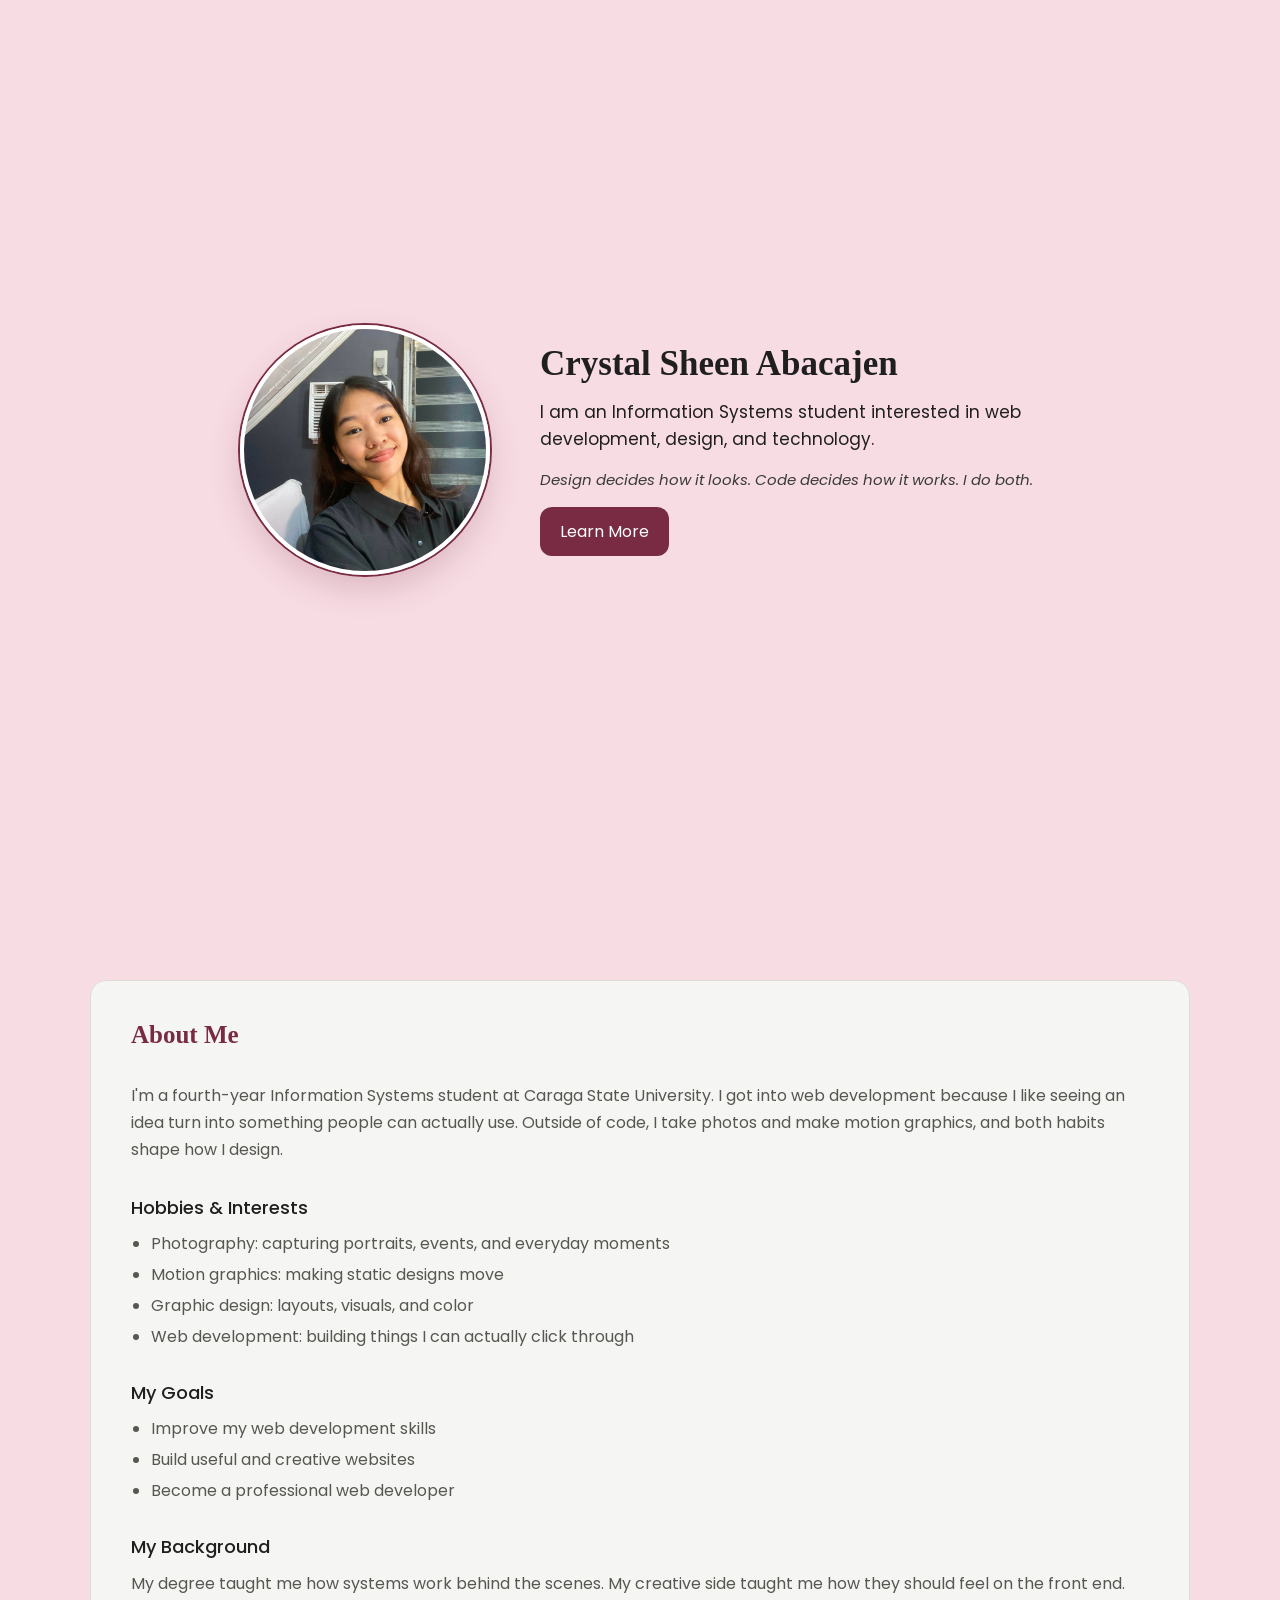
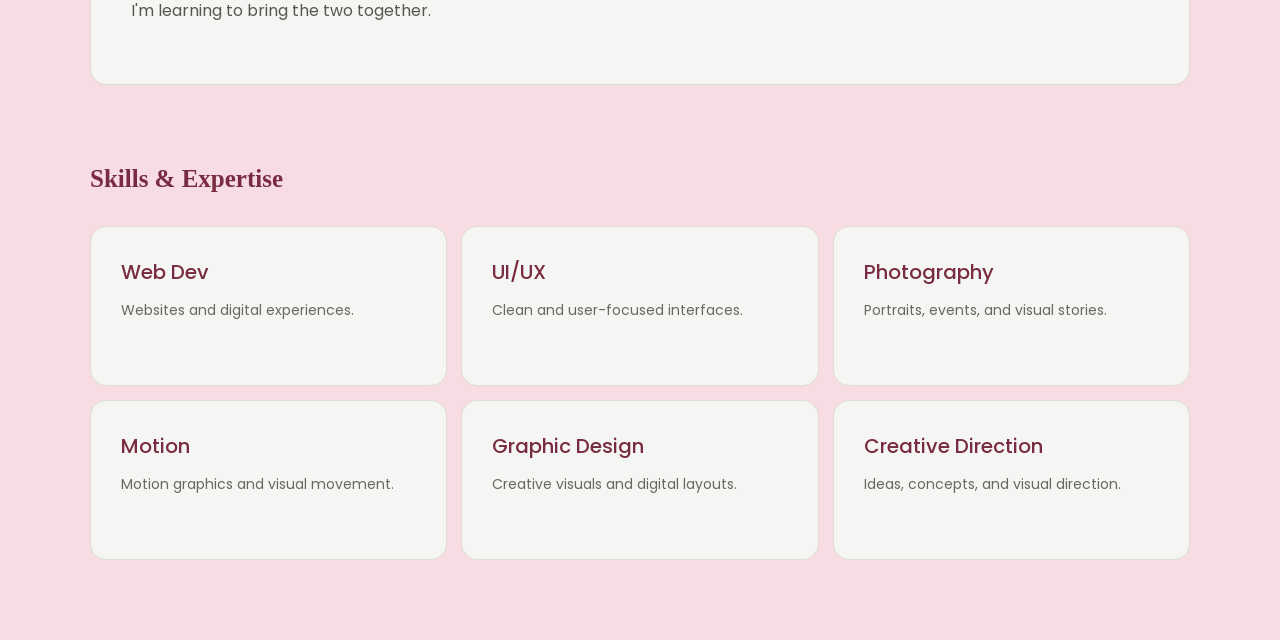
==== index.html @ 2dfd57b5 "add tagline, change size for about and skills h2" ====
<!doctype html>
<html lang="en">
  <head>
    <meta charset="UTF-8" />
    <meta name="viewport" content="width=device-width, initial-scale=1.0" />
    <title>My Portfolio</title>
    <link rel="stylesheet" href="style.css" />
  <link href="https://fonts.googleapis.com/css2?family=Poppins:wght@400;500;600&display=swap" rel="stylesheet" />

  <body>
    <main>
     
      <section class="intro">
        <img src="images/profile.jpg" alt="Profile photo" />

        <div class="intro-text">
          <h1>Crystal Sheen Abacajen</h1>

          <p>
            I am an Information Systems student interested in web development,
            design, and technology.
          </p>

          <p class="tagline">Design decides how it looks. Code decides how it works. I do both.</p>
          <a href="#about">Learn More</a>
        </div>
      </section>

      <section id="about" class="about">
        <h2>About Me</h2>

        <p>
         I'm a fourth-year Information Systems student at Caraga State University. I got into web development because I like seeing an idea turn into something people can actually use. Outside of code, I take photos and make motion graphics, and both habits shape how I design.
        </p>

        <h3>Hobbies & Interests</h3>

        <ul>
          <li>Photography: capturing portraits, events, and everyday moments</li>
          <li>Motion graphics: making static designs move</li>
          <li>Graphic design: layouts, visuals, and color</li>
          <li>Web development: building things I can actually click through</li>
        </ul>

        <h3>My Goals</h3>

        <ul>
          <li>Improve my web development skills</li>
          <li>Build useful and creative websites</li>
          <li>Become a professional web developer</li>
        </ul>

        <h3>My Background</h3>

        <p>
         My degree taught me how systems work behind the scenes. My creative side taught me how they should feel on the front end. I'm learning to bring the two together.
        </p>
      </section>

      <section id="skills" class="skills">
        <h2>Skills & Expertise</h2>

        <div class="skills-container">
          <div class="skill-card">
            <h3>Web Dev</h3>
            <p>Websites and digital experiences.</p>
          </div>

          <div class="skill-card">
            <h3>UI/UX</h3>
            <p>Clean and user-focused interfaces.</p>
          </div>

          <div class="skill-card">
            <h3>Photography</h3>
            <p>Portraits, events, and visual stories.</p>
          </div>

          <div class="skill-card">
            <h3>Motion</h3>
            <p>Motion graphics and visual movement.</p>
          </div>

          <div class="skill-card">
            <h3>Graphic Design</h3>
            <p>Creative visuals and digital layouts.</p>
          </div>

          <div class="skill-card">
            <h3>Creative Direction</h3>
            <p>Ideas, concepts, and visual direction.</p>
          </div>
        </div>
      </section>
    </main>
  </body>
</html>
---- style.css ----
* {
  margin: 0;
  padding: 0;
  box-sizing: border-box;
}

html {
  scroll-behavior: smooth;
}

body {
 font-family: "Poppins", Arial, sans-serif;
  background: #f7dce4;
  color: #1f1f1f;
}

h1,
h2 {
  font-family: "", Georgia, serif;
}

.intro {
  min-height: 100vh;
  display: flex;
  align-items: center;
  justify-content: center;
  gap: 50px;
  padding: 40px;
}

.intro img {
  width: 250px;
  height: 250px;
  object-fit: cover;
  border-radius: 50%;
  border: 4px solid #ffffff;
  box-shadow: 0 0 0 2px #782b42, 0 14px 32px rgba(120, 43, 66, 0.2);
}

.intro-text {
  max-width: 500px;
}

.intro-text h1 {
  font-size: 35px;
  line-height: 1.15;
  margin-bottom: 15px;
}

.intro-text p {
  font-size: 17px;
  line-height: 1.6;
  margin-bottom: 15px;
}


.intro-text h2 {
  font-size: 22px;
  font-weight: 500;
  color: #782b42;
  margin-bottom: 10px;
}

.intro-text .tagline {
    font-size: 15px;
  font-style: italic;
  color: #3a3a3a;
}

.intro-text a {
  display: inline-block;
  padding: 12px 20px;
  background: #782b42;
  color: white;
  text-decoration: none;
  border-radius: 12px;
  transition: background 0.25s ease, transform 0.25s ease;
}

.intro-text a:hover {
  background: #5e2033;
  transform: translateY(-2px);
}

/* .about and.skills share the same width and spacing */
.about,
.skills {
  width: 90%;
  max-width: 1100px;
  margin: 80px auto;
}

.about {
  padding: 40px;
  background: #f5f6f3;
  border: 1px solid #dedcd3;
  border-radius: 16px;
}

/*about me and skills share one style */
.about h2,
.skills h2 {
  display: inline-block;
  margin-bottom: 25px;
  padding-bottom: 8px;
  font-size: 25px;
  font-weight: 600;
  color: #782b42;
}

.about h3 {
  margin-top: 30px;
  margin-bottom: 10px;
  font-size: 18px;
  font-weight: 500;
}

.about p {
  margin-bottom: 20px;
  line-height: 1.7;
  color: #555750;
}

.about ul {
  margin-bottom: 20px;
  padding-left: 20px;
  color: #555750;
}

.about li {
  margin-bottom: 6px;
}

/* 3 cards per row */
.skills-container {
  display: grid;
  grid-template-columns: repeat(3, 1fr);
  gap: 14px;
}

.skill-card {
  background: #f5f6f3;
  padding: 30px;
  min-height: 160px;
  border: 1px solid #dedcd3;
  border-radius: 16px;
  transition: transform 0.25s ease, background 0.25s ease,
    border-color 0.25s ease;
}

.skill-card:hover {
  background: #ecefe9;
  border-color: #782b42;
  transform: translateY(-5px);
}

.skill-card h3 {
  margin-bottom: 12px;
  font-size: 20px;
  font-weight: 500;
  color: #782b42;
}

.skill-card p {
  font-size: 14px;
  line-height: 1.6;
  color: #666861;
}

/* responsivenes */

/* Tablet: 2 skill cards per row */
@media (max-width: 900px) {
  .skills-container {
    grid-template-columns: repeat(2, 1fr);
  }
}

/* Mobile: stack everything in one column */
@media (max-width: 640px) {
  .intro {
    flex-direction: column;
    text-align: center;
    gap: 30px;
    padding: 60px 24px;
  }

  .intro-text h1 {
    font-size: 32px;
  }

  .about {
    padding: 28px 22px;
  }

  .skills-container {
    grid-template-columns: 1fr;
  }

  .scroll-indicator {
    display: none;
  }
}
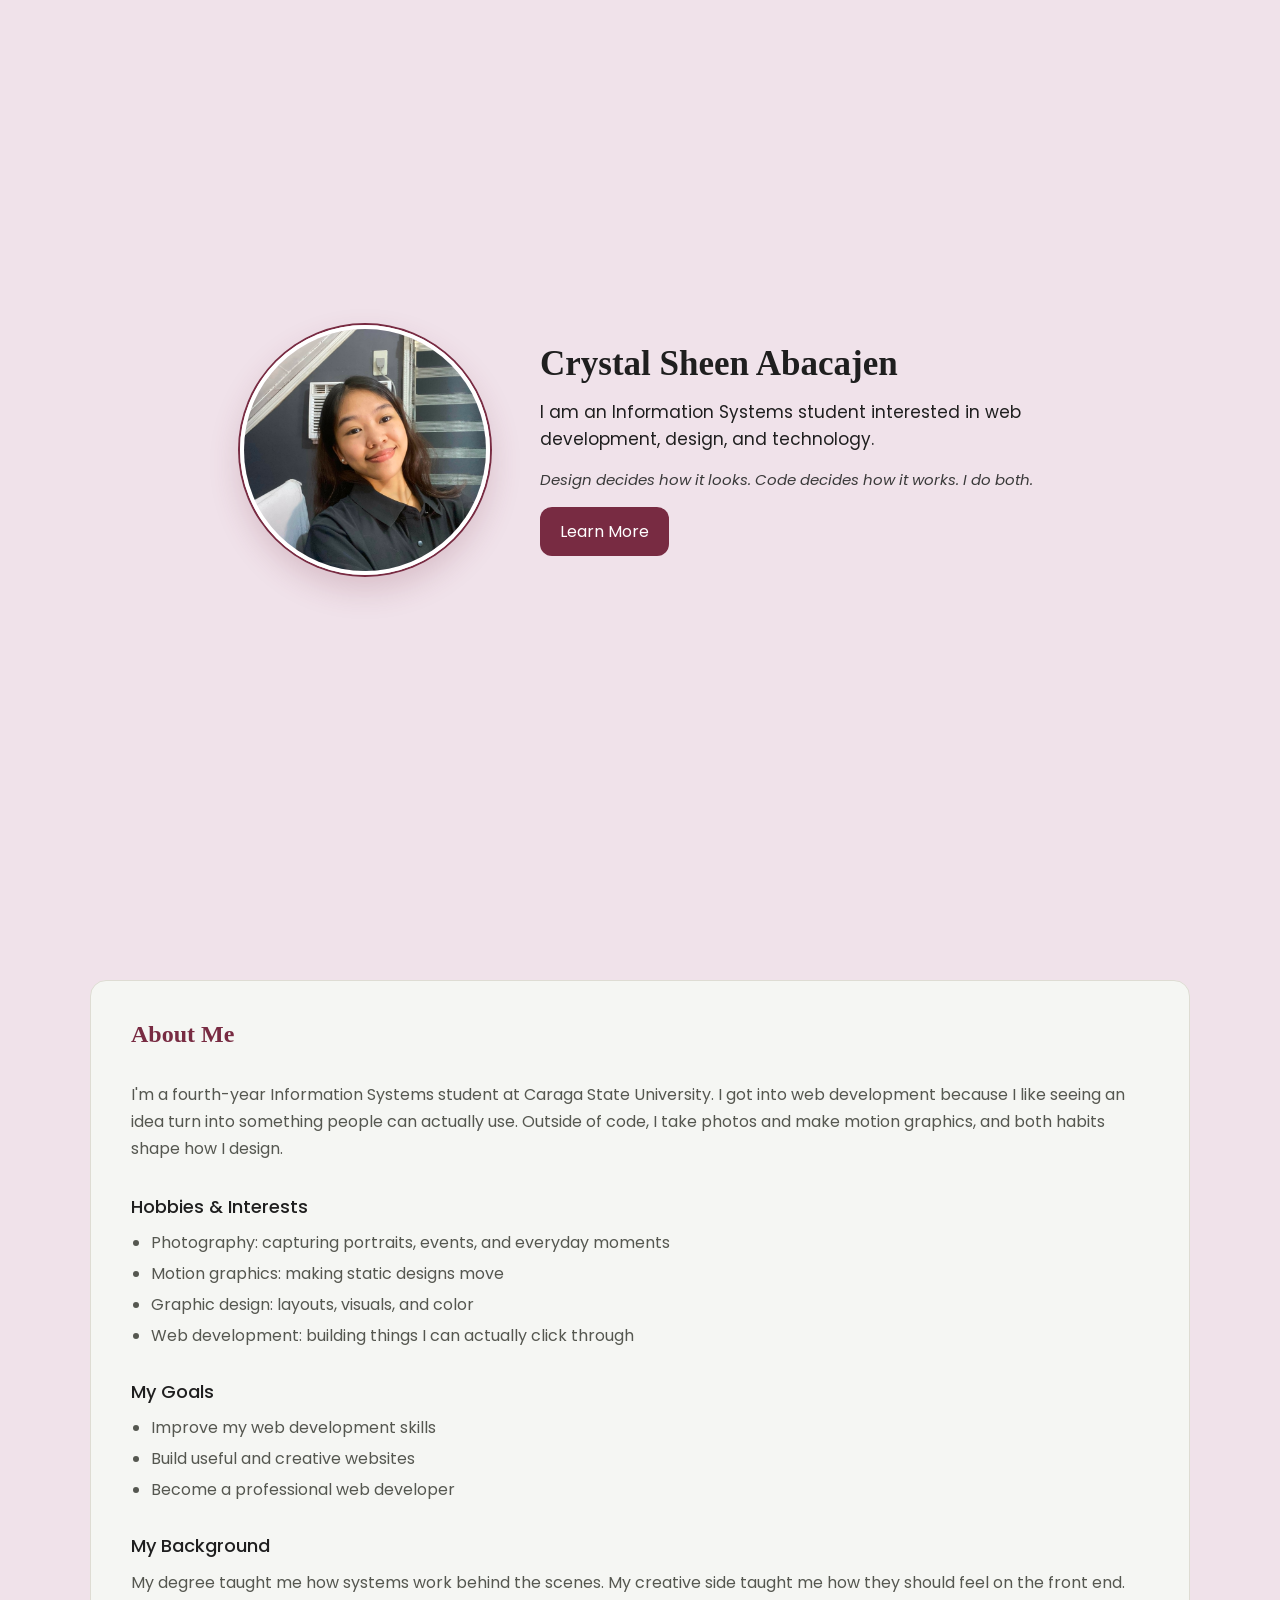
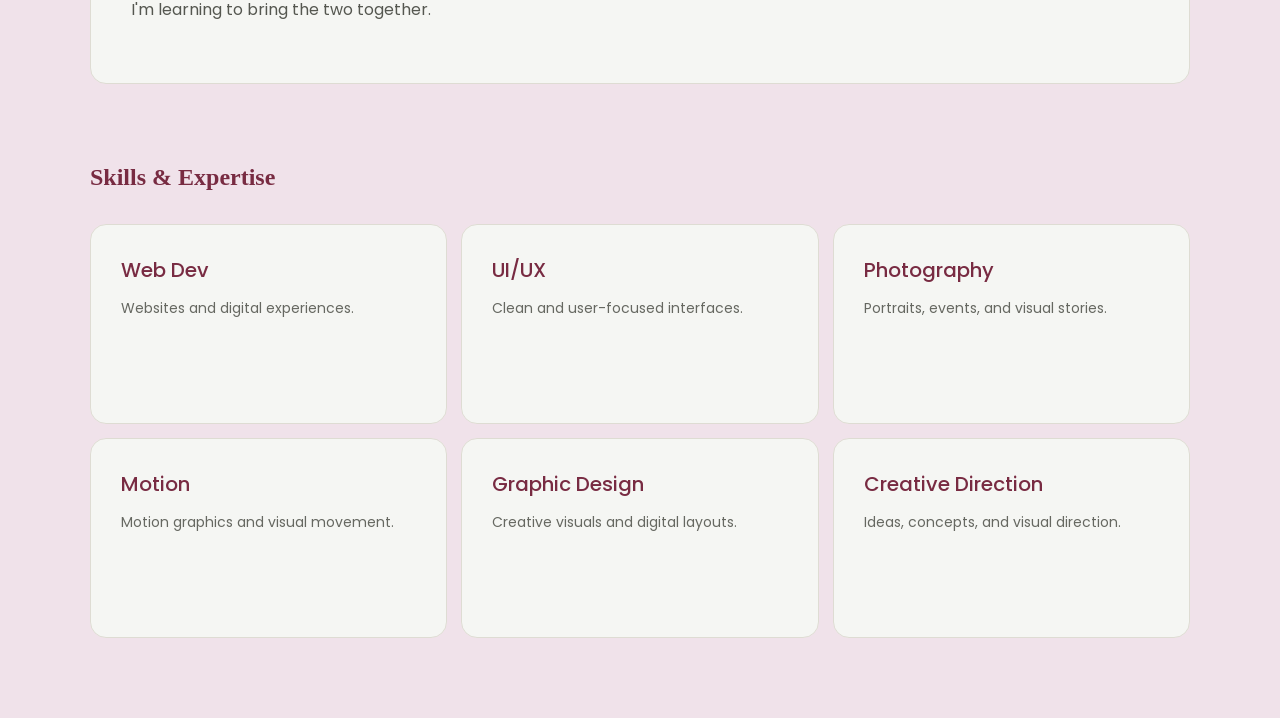
==== commit c86f99c2: "add flip card with image" ====
--- a/index.html
+++ b/index.html
@@ -62,36 +62,78 @@
 
         <div class="skills-container">
           <div class="skill-card">
-            <h3>Web Dev</h3>
-            <p>Websites and digital experiences.</p>
+            <div class="card-inner">
+              <div class="card-front">
+                <h3>Web Dev</h3>
+                <p>Websites and digital experiences.</p>
+              </div>
+              <div class="card-back">
+                <img src="images/image1.jpg" alt="Sample of my web development work" />
+              </div>
+            </div>
           </div>
 
           <div class="skill-card">
-            <h3>UI/UX</h3>
-            <p>Clean and user-focused interfaces.</p>
+            <div class="card-inner">
+              <div class="card-front">
+                <h3>UI/UX</h3>
+                <p>Clean and user-focused interfaces.</p>
+              </div>
+              <div class="card-back">
+                <img src="images/image2.jpg" alt="Sample of my UI/UX design work" />
+              </div>
+            </div>
           </div>
 
           <div class="skill-card">
-            <h3>Photography</h3>
-            <p>Portraits, events, and visual stories.</p>
+            <div class="card-inner">
+              <div class="card-front">
+                <h3>Photography</h3>
+                <p>Portraits, events, and visual stories.</p>
+              </div>
+              <div class="card-back">
+                <img src="images/image3.jpg" alt="Sample of my photography" />
+              </div>
+            </div>
           </div>
 
           <div class="skill-card">
-            <h3>Motion</h3>
-            <p>Motion graphics and visual movement.</p>
+            <div class="card-inner">
+              <div class="card-front">
+                <h3>Motion</h3>
+                <p>Motion graphics and visual movement.</p>
+              </div>
+              <div class="card-back">
+                <img src="images/image4.jpg" alt="Sample of my motion graphics" />
+              </div>
+            </div>
           </div>
 
           <div class="skill-card">
-            <h3>Graphic Design</h3>
-            <p>Creative visuals and digital layouts.</p>
+            <div class="card-inner">
+              <div class="card-front">
+                <h3>Graphic Design</h3>
+                <p>Creative visuals and digital layouts.</p>
+              </div>
+              <div class="card-back">
+                <img src="images/image5.jpg" alt="Sample of my graphic design work" />
+              </div>
+            </div>
           </div>
 
           <div class="skill-card">
-            <h3>Creative Direction</h3>
-            <p>Ideas, concepts, and visual direction.</p>
+            <div class="card-inner">
+              <div class="card-front">
+                <h3>Creative Direction</h3>
+                <p>Ideas, concepts, and visual direction.</p>
+              </div>
+              <div class="card-back">
+                <img src="images/image6.jpg" alt="Sample of my creative direction work" />
+              </div>
+            </div>
           </div>
         </div>
       </section>
     </main>
   </body>
-</html>
+</html>
--- a/style.css
+++ b/style.css
@@ -10,7 +10,7 @@
 
 body {
  font-family: "Poppins", Arial, sans-serif;
-  background: #f7dce4;
+  background: #f0e2ea;
   color: #1f1f1f;
 }
 
@@ -103,7 +103,7 @@
   display: inline-block;
   margin-bottom: 25px;
   padding-bottom: 8px;
-  font-size: 25px;
+  font-size: px;
   font-weight: 600;
   color: #782b42;
 }
@@ -138,20 +138,56 @@
   gap: 14px;
 }
 
+/* The outer card sets the size and the 3D space */
 .skill-card {
+  height: 200px;
+  perspective: 1000px;
+}
+
+/* The inner part is what actually turns */
+.card-inner {
+  position: relative;
+  width: 100%;
+  height: 100%;
+  transition: transform 0.6s ease;
+  transform-style: preserve-3d;
+}
+
+.skill-card:hover .card-inner {
+  transform: rotateY(180deg);
+}
+
+/* Front and back sit on top of each other */
+.card-front,
+.card-back {
+  position: absolute;
+  top: 0;
+  left: 0;
+  width: 100%;
+  height: 100%;
+  border-radius: 16px;
+  backface-visibility: hidden;
+}
+
+.card-front {
   background: #f5f6f3;
   padding: 30px;
-  min-height: 160px;
   border: 1px solid #dedcd3;
-  border-radius: 16px;
-  transition: transform 0.25s ease, background 0.25s ease,
-    border-color 0.25s ease;
-}
-
-.skill-card:hover {
-  background: #ecefe9;
-  border-color: #782b42;
-  transform: translateY(-5px);
+}
+
+/* The back starts turned around, so it's hidden until the flip */
+.card-back {
+  transform: rotateY(180deg);
+  padding: 20px;
+  background: #f5f6f3;
+  border: 1px solid #dedcd3;
+}
+
+.card-back img {
+  width: 100%;
+  height: 100%;
+  object-fit: cover;
+  border-radius: 8px;
 }
 
 .skill-card h3 {
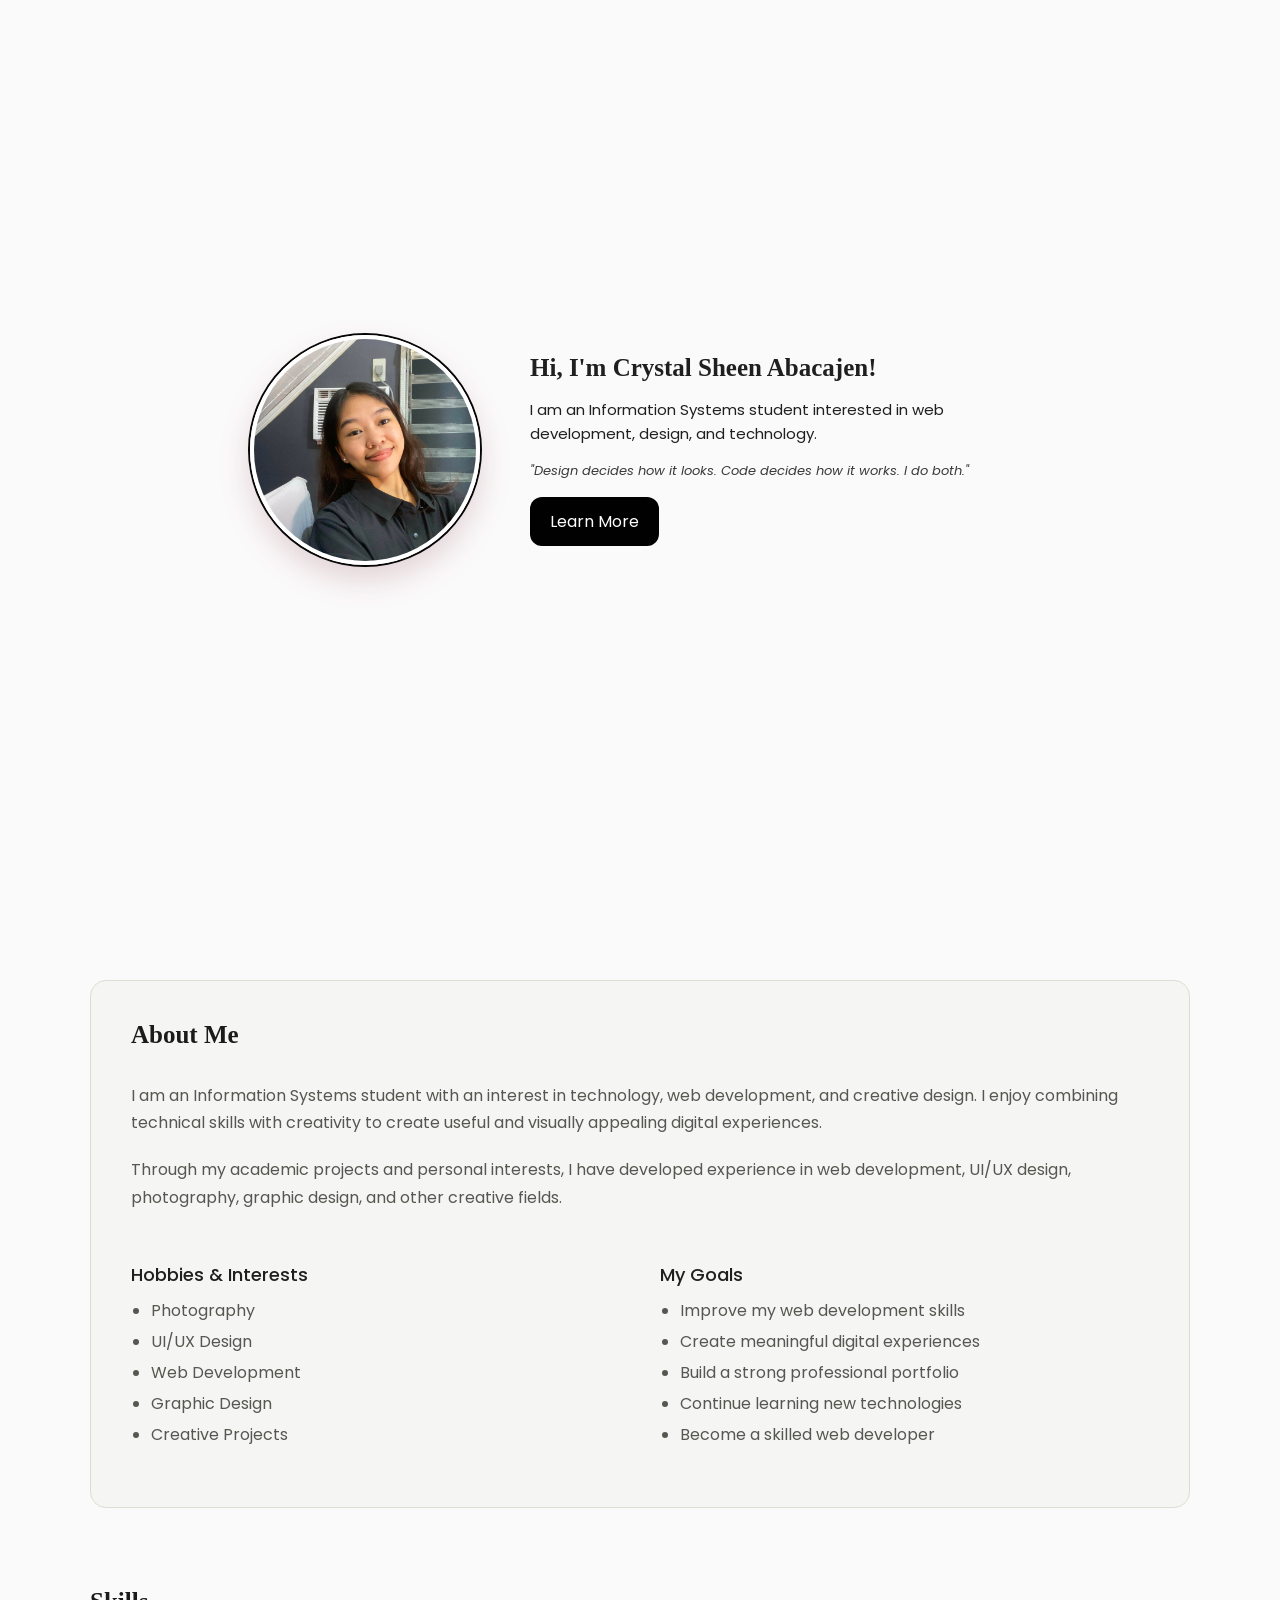
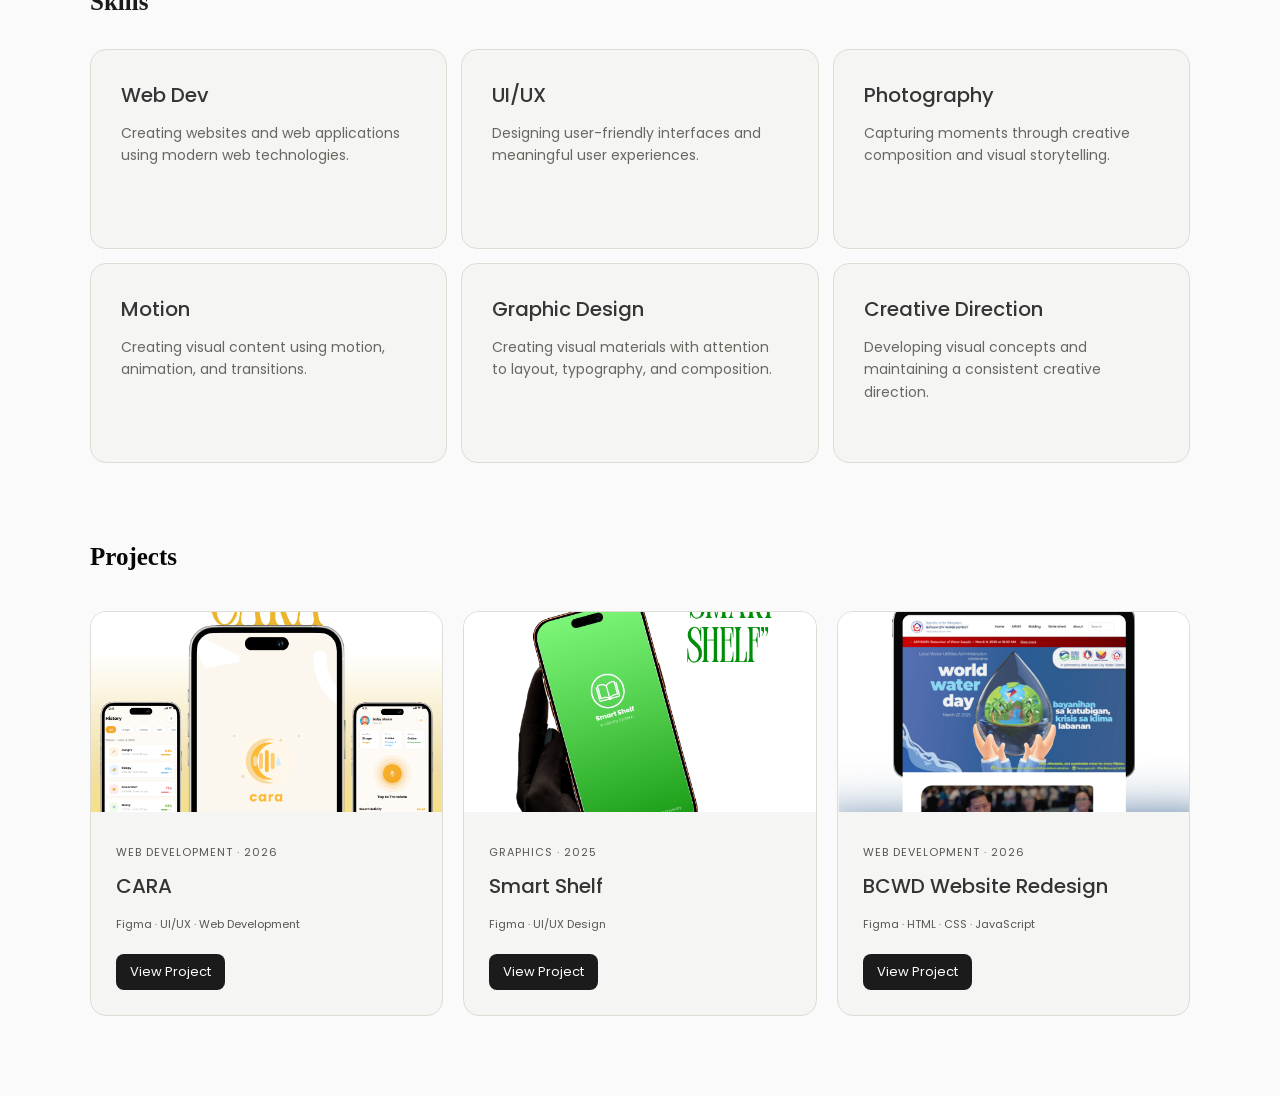
==== commit 845848ae: "Add project showcase cards" ====
--- a/index.html
+++ b/index.html
@@ -1,139 +1,394 @@
-<!doctype html>
+<!DOCTYPE html>
 <html lang="en">
-  <head>
-    <meta charset="UTF-8" />
-    <meta name="viewport" content="width=device-width, initial-scale=1.0" />
-    <title>My Portfolio</title>
-    <link rel="stylesheet" href="style.css" />
-  <link href="https://fonts.googleapis.com/css2?family=Poppins:wght@400;500;600&display=swap" rel="stylesheet" />
-
-  <body>
-    <main>
-     
-      <section class="intro">
-        <img src="images/profile.jpg" alt="Profile photo" />
+<head>
+    <meta charset="UTF-8">
+    <meta name="viewport" content="width=device-width, initial-scale=1.0">
+
+    <title>Crystal Sheen Abacajen | Portfolio</title>
+
+    <link rel="stylesheet" href="style.css">
+
+    <link
+        href="https://fonts.googleapis.com/css2?family=Poppins:wght@400;500;600&display=swap"
+        rel="stylesheet"
+    >
+</head>
+
+<body>
+
+    <!-- Introduction -->
+    <section class="intro">
+
+        <img src="images/profile.jpg" alt="Crystal Sheen Abacajen">
 
         <div class="intro-text">
-          <h1>Crystal Sheen Abacajen</h1>
-
-          <p>
-            I am an Information Systems student interested in web development,
-            design, and technology.
-          </p>
-
-          <p class="tagline">Design decides how it looks. Code decides how it works. I do both.</p>
-          <a href="#about">Learn More</a>
+
+            <h1>Hi, I'm Crystal Sheen Abacajen!</h1>
+
+            <p>
+                I am an Information Systems student interested in
+                web development, design, and technology.
+            </p>
+
+            <p class="tagline">
+                "Design decides how it looks. Code decides how it works. I do both."
+            </p>
+
+            <a href="#about">Learn More</a>
+
         </div>
-      </section>
-
-      <section id="about" class="about">
+
+    </section>
+
+
+    <!-- About Me -->
+    <section id="about" class="about">
+
         <h2>About Me</h2>
 
         <p>
-         I'm a fourth-year Information Systems student at Caraga State University. I got into web development because I like seeing an idea turn into something people can actually use. Outside of code, I take photos and make motion graphics, and both habits shape how I design.
+            I am an Information Systems student with an interest in
+            technology, web development, and creative design. I enjoy
+            combining technical skills with creativity to create useful
+            and visually appealing digital experiences.
         </p>
 
-        <h3>Hobbies & Interests</h3>
-
-        <ul>
-          <li>Photography: capturing portraits, events, and everyday moments</li>
-          <li>Motion graphics: making static designs move</li>
-          <li>Graphic design: layouts, visuals, and color</li>
-          <li>Web development: building things I can actually click through</li>
-        </ul>
-
-        <h3>My Goals</h3>
-
-        <ul>
-          <li>Improve my web development skills</li>
-          <li>Build useful and creative websites</li>
-          <li>Become a professional web developer</li>
-        </ul>
-
-        <h3>My Background</h3>
-
         <p>
-         My degree taught me how systems work behind the scenes. My creative side taught me how they should feel on the front end. I'm learning to bring the two together.
+            Through my academic projects and personal interests, I have
+            developed experience in web development, UI/UX design,
+            photography, graphic design, and other creative fields.
         </p>
-      </section>
-
-      <section id="skills" class="skills">
-        <h2>Skills & Expertise</h2>
+
+
+        <div class="about-grid">
+
+            <div>
+
+                <h3>Hobbies & Interests</h3>
+
+                <ul>
+                    <li>Photography</li>
+                    <li>UI/UX Design</li>
+                    <li>Web Development</li>
+                    <li>Graphic Design</li>
+                    <li>Creative Projects</li>
+                </ul>
+
+            </div>
+
+
+            <div>
+
+                <h3>My Goals</h3>
+
+                <ul>
+                    <li>Improve my web development skills</li>
+                    <li>Create meaningful digital experiences</li>
+                    <li>Build a strong professional portfolio</li>
+                    <li>Continue learning new technologies</li>
+                    <li>Become a skilled web developer</li>
+                </ul>
+
+            </div>
+
+        </div>
+
+    </section>
+
+
+    <!-- Skills -->
+    <section id="skills" class="skills">
+
+        <h2>Skills</h2>
 
         <div class="skills-container">
-          <div class="skill-card">
-            <div class="card-inner">
-              <div class="card-front">
-                <h3>Web Dev</h3>
-                <p>Websites and digital experiences.</p>
-              </div>
-              <div class="card-back">
-                <img src="images/image1.jpg" alt="Sample of my web development work" />
-              </div>
-            </div>
-          </div>
-
-          <div class="skill-card">
-            <div class="card-inner">
-              <div class="card-front">
-                <h3>UI/UX</h3>
-                <p>Clean and user-focused interfaces.</p>
-              </div>
-              <div class="card-back">
-                <img src="images/image2.jpg" alt="Sample of my UI/UX design work" />
-              </div>
-            </div>
-          </div>
-
-          <div class="skill-card">
-            <div class="card-inner">
-              <div class="card-front">
-                <h3>Photography</h3>
-                <p>Portraits, events, and visual stories.</p>
-              </div>
-              <div class="card-back">
-                <img src="images/image3.jpg" alt="Sample of my photography" />
-              </div>
-            </div>
-          </div>
-
-          <div class="skill-card">
-            <div class="card-inner">
-              <div class="card-front">
-                <h3>Motion</h3>
-                <p>Motion graphics and visual movement.</p>
-              </div>
-              <div class="card-back">
-                <img src="images/image4.jpg" alt="Sample of my motion graphics" />
-              </div>
-            </div>
-          </div>
-
-          <div class="skill-card">
-            <div class="card-inner">
-              <div class="card-front">
-                <h3>Graphic Design</h3>
-                <p>Creative visuals and digital layouts.</p>
-              </div>
-              <div class="card-back">
-                <img src="images/image5.jpg" alt="Sample of my graphic design work" />
-              </div>
-            </div>
-          </div>
-
-          <div class="skill-card">
-            <div class="card-inner">
-              <div class="card-front">
-                <h3>Creative Direction</h3>
-                <p>Ideas, concepts, and visual direction.</p>
-              </div>
-              <div class="card-back">
-                <img src="images/image6.jpg" alt="Sample of my creative direction work" />
-              </div>
-            </div>
-          </div>
+            <!-- Web Development -->
+            <div class="skill-card">
+
+                <div class="card-inner">
+
+                    <div class="card-front">
+
+                        <h3>Web Dev</h3>
+
+                        <p>
+                            Creating websites and web applications
+                            using modern web technologies.
+                        </p>
+
+                    </div>
+
+                    <div class="card-back">
+
+                        <img
+                            src="images/image1.jpg"
+                            alt="Web Development"
+                        >
+
+                    </div>
+
+                </div>
+
+            </div>
+
+
+            <!-- UI/UX -->
+            <div class="skill-card">
+
+                <div class="card-inner">
+
+                    <div class="card-front">
+
+                        <h3>UI/UX</h3>
+
+                        <p>
+                            Designing user-friendly interfaces and
+                            meaningful user experiences.
+                        </p>
+
+                    </div>
+
+                    <div class="card-back">
+
+                        <img
+                            src="images/image2.jpg"
+                            alt="UI UX Design"
+                        >
+
+                    </div>
+
+                </div>
+
+            </div>
+
+
+            <!-- Photography -->
+            <div class="skill-card">
+
+                <div class="card-inner">
+
+                    <div class="card-front">
+
+                        <h3>Photography</h3>
+
+                        <p>
+                            Capturing moments through creative
+                            composition and visual storytelling.
+                        </p>
+
+                    </div>
+
+                    <div class="card-back">
+
+                        <img
+                            src="images/image3.jpg"
+                            alt="Photography"
+                        >
+
+                    </div>
+
+                </div>
+
+            </div>
+
+
+            <!-- Motion -->
+            <div class="skill-card">
+
+                <div class="card-inner">
+
+                    <div class="card-front">
+
+                        <h3>Motion</h3>
+
+                        <p>
+                            Creating visual content using motion,
+                            animation, and transitions.
+                        </p>
+
+                    </div>
+
+                    <div class="card-back">
+
+                        <img
+                            src="images/image4.jpg"
+                            alt="Motion Design"
+                        >
+
+                    </div>
+
+                </div>
+
+            </div>
+
+
+            <!-- Graphic Design -->
+            <div class="skill-card">
+
+                <div class="card-inner">
+
+                    <div class="card-front">
+
+                        <h3>Graphic Design</h3>
+
+                        <p>
+                            Creating visual materials with attention
+                            to layout, typography, and composition.
+                        </p>
+
+                    </div>
+
+                    <div class="card-back">
+
+                        <img
+                            src="images/image5.jpg"
+                            alt="Graphic Design"
+                        >
+
+                    </div>
+
+                </div>
+
+            </div>
+
+
+            <!-- Creative Direction -->
+            <div class="skill-card">
+
+                <div class="card-inner">
+
+                    <div class="card-front">
+
+                        <h3>Creative Direction</h3>
+
+                        <p>
+                            Developing visual concepts and maintaining
+                            a consistent creative direction.
+                        </p>
+
+                    </div>
+
+                    <div class="card-back">
+
+                        <img
+                            src="images/image6.jpg"
+                            alt="Creative Direction"
+                        >
+
+                    </div>
+
+                </div>
+
+            </div>
+
         </div>
-      </section>
-    </main>
-  </body>
+
+    </section>
+
+
+    <!-- Projects -->
+    <section id="projects" class="projects">
+
+        <h2>Projects</h2>
+
+        <div class="projects-container">
+
+
+            <!-- CARA -->
+            <div class="project-card">
+
+                <img
+                    src="images/cara-view.png"
+                    alt="CARA project"
+                >
+
+                <div class="project-info">
+
+                    <p class="project-type">
+                        WEB DEVELOPMENT · 2026
+                    </p>
+
+                    <h3>CARA</h3>
+
+                    <p class="technologies">
+                        Figma · UI/UX · Web Development
+                    </p>
+
+                    <a href="cara.html" class="project-link">
+                        View Project
+                    </a>
+
+                </div>
+
+            </div>
+
+
+            <!-- Smart Shelf -->
+            <div class="project-card">
+
+                <img
+                    src="images/smart-shelf-view.png"
+                    alt="Smart Shelf project"
+                >
+
+                <div class="project-info">
+
+                    <p class="project-type">
+                        GRAPHICS · 2025
+                    </p>
+
+                    <h3>Smart Shelf</h3>
+
+                    <p class="technologies">
+                        Figma · UI/UX Design
+                    </p>
+
+                    <a
+                        href="smartshelf.html"
+                        class="project-link"
+                    >
+                        View Project
+                    </a>
+
+                </div>
+
+            </div>
+
+
+            <!-- BCWD -->
+            <div class="project-card">
+
+                <img
+                    src="images/bcwd-view.png"
+                    alt="BCWD website redesign"
+                >
+
+                <div class="project-info">
+
+                    <p class="project-type">
+                        WEB DEVELOPMENT · 2026
+                    </p>
+
+                    <h3>BCWD Website Redesign</h3>
+
+                    <p class="technologies">
+                        Figma · HTML · CSS · JavaScript
+                    </p>
+
+                    <a
+                        href="bcwd.html"
+                        class="project-link"
+                    >
+                        View Project
+                    </a>
+
+                </div>
+
+            </div>
+
+        </div>
+
+    </section>
+
+</body>
 </html>
--- a/style.css
+++ b/style.css
@@ -1,239 +1,517 @@
+/* =========================
+   GENERAL
+========================= */
+
 * {
-  margin: 0;
-  padding: 0;
-  box-sizing: border-box;
+    margin: 0;
+    padding: 0;
+    box-sizing: border-box;
 }
 
 html {
-  scroll-behavior: smooth;
+    scroll-behavior: smooth;
 }
 
 body {
- font-family: "Poppins", Arial, sans-serif;
-  background: #f0e2ea;
-  color: #1f1f1f;
+    font-family: "Poppins", Arial, sans-serif;
+    background: #fbfafa;
+    color: #1f1f1f;
 }
 
 h1,
 h2 {
-  font-family: "", Georgia, serif;
-}
+    font-family: Georgia, serif;
+}
+
+
+/* =========================
+   INTRODUCTION
+========================= */
 
 .intro {
-  min-height: 100vh;
-  display: flex;
-  align-items: center;
-  justify-content: center;
-  gap: 50px;
-  padding: 40px;
+    min-height: 100vh;
+    display: flex;
+    align-items: center;
+    justify-content: center;
+    gap: 50px;
+    padding: 40px;
 }
 
 .intro img {
-  width: 250px;
-  height: 250px;
-  object-fit: cover;
-  border-radius: 50%;
-  border: 4px solid #ffffff;
-  box-shadow: 0 0 0 2px #782b42, 0 14px 32px rgba(120, 43, 66, 0.2);
+    width: 230px;
+    height: 230px;
+    object-fit: cover;
+    border-radius: 50%;
+    border: 4px solid #ffffff;
+    box-shadow:
+        0 0 0 2px #060606,
+        0 14px 32px rgba(120, 43, 66, 0.2);
 }
 
 .intro-text {
-  max-width: 500px;
+    max-width: 500px;
 }
 
 .intro-text h1 {
-  font-size: 35px;
-  line-height: 1.15;
-  margin-bottom: 15px;
+    font-size: 25px;
+    line-height: 1.15;
+    margin-bottom: 15px;
 }
 
 .intro-text p {
-  font-size: 17px;
-  line-height: 1.6;
-  margin-bottom: 15px;
-}
-
-
-.intro-text h2 {
-  font-size: 22px;
-  font-weight: 500;
-  color: #782b42;
-  margin-bottom: 10px;
-}
+    font-size: 15px;
+    line-height: 1.6;
+    margin-bottom: 15px;
+}
+
+
 
 .intro-text .tagline {
-    font-size: 15px;
-  font-style: italic;
-  color: #3a3a3a;
+    font-size: 13px;
+    font-style: italic;
+    color: #3a3a3a;
 }
 
 .intro-text a {
-  display: inline-block;
-  padding: 12px 20px;
-  background: #782b42;
-  color: white;
-  text-decoration: none;
-  border-radius: 12px;
-  transition: background 0.25s ease, transform 0.25s ease;
+    display: inline-block;
+    padding: 12px 20px;
+    background: #010101;
+    color: white;
+    text-decoration: none;
+    border-radius: 12px;
+    transition: background 0.25s ease, transform 0.25s ease;
 }
 
 .intro-text a:hover {
-  background: #5e2033;
-  transform: translateY(-2px);
-}
-
-/* .about and.skills share the same width and spacing */
-.about,
-.skills {
-  width: 90%;
-  max-width: 1100px;
-  margin: 80px auto;
-}
+    background: #303030;
+    transform: translateY(-2px);
+}
+
+
+/* =========================
+   ABOUT
+========================= */
 
 .about {
-  padding: 40px;
-  background: #f5f6f3;
-  border: 1px solid #dedcd3;
-  border-radius: 16px;
-}
-
-/*about me and skills share one style */
+    width: 90%;
+    max-width: 1100px;
+    margin: 80px auto;
+    padding: 40px;
+    background: #f5f6f3;
+    border: 1px solid #dedcd3;
+    border-radius: 16px;
+}
+
 .about h2,
 .skills h2 {
-  display: inline-block;
-  margin-bottom: 25px;
-  padding-bottom: 8px;
-  font-size: px;
-  font-weight: 600;
-  color: #782b42;
+    display: inline-block;
+    margin-bottom: 25px;
+    padding-bottom: 8px;
+    font-size: 25px;
+    font-weight: 600;
+    color: #1c1b1b;
+}
+
+.about p {
+    margin-bottom: 20px;
+    line-height: 1.7;
+    color: #555750;
+}
+
+.about-grid {
+    display: grid;
+    grid-template-columns: 1fr 1fr;
+    gap: 40px;
 }
 
 .about h3 {
-  margin-top: 30px;
-  margin-bottom: 10px;
-  font-size: 18px;
-  font-weight: 500;
-}
-
-.about p {
-  margin-bottom: 20px;
-  line-height: 1.7;
-  color: #555750;
+    margin-top: 30px;
+    margin-bottom: 10px;
+    font-size: 18px;
+    font-weight: 500;
 }
 
 .about ul {
-  margin-bottom: 20px;
-  padding-left: 20px;
-  color: #555750;
+    margin-bottom: 20px;
+    padding-left: 20px;
+    color: #555750;
 }
 
 .about li {
-  margin-bottom: 6px;
-}
+    margin-bottom: 6px;
+}
+
+
+/* =========================
+   SKILLS
+========================= */
+
+.skills {
+    width: 90%;
+    max-width: 1100px;
+    margin: 80px auto;
+}
+
 
 /* 3 cards per row */
+
 .skills-container {
-  display: grid;
-  grid-template-columns: repeat(3, 1fr);
-  gap: 14px;
-}
-
-/* The outer card sets the size and the 3D space */
+    display: grid;
+    grid-template-columns: repeat(3, 1fr);
+    gap: 14px;
+}
+
+
+/* Outer card */
+
 .skill-card {
-  height: 200px;
-  perspective: 1000px;
-}
-
-/* The inner part is what actually turns */
+    height: 200px;
+    perspective: 1000px;
+}
+
+
+/* Inner card */
+
 .card-inner {
-  position: relative;
-  width: 100%;
-  height: 100%;
-  transition: transform 0.6s ease;
-  transform-style: preserve-3d;
-}
+    position: relative;
+    width: 100%;
+    height: 100%;
+    transition: transform 0.6s ease;
+    transform-style: preserve-3d;
+}
+
+
+/*
+    KEEPING THIS AS INSTRUCTOR REQUESTED
+*/
 
 .skill-card:hover .card-inner {
-  transform: rotateY(180deg);
-}
-
-/* Front and back sit on top of each other */
+    transform: rotateY(180deg);
+}
+
+
+/* Front and back */
+
 .card-front,
 .card-back {
-  position: absolute;
-  top: 0;
-  left: 0;
-  width: 100%;
-  height: 100%;
-  border-radius: 16px;
-  backface-visibility: hidden;
-}
+    position: absolute;
+    top: 0;
+    left: 0;
+
+    width: 100%;
+    height: 100%;
+
+    border-radius: 16px;
+    backface-visibility: hidden;
+}
+
+
+/* Front */
 
 .card-front {
-  background: #f5f6f3;
-  padding: 30px;
-  border: 1px solid #dedcd3;
-}
-
-/* The back starts turned around, so it's hidden until the flip */
+    background: #f5f6f3;
+    padding: 30px;
+    border: 1px solid #dedcd3;
+}
+
+
+/* Back */
+
 .card-back {
-  transform: rotateY(180deg);
-  padding: 20px;
-  background: #f5f6f3;
-  border: 1px solid #dedcd3;
-}
+    transform: rotateY(180deg);
+    padding: 20px;
+    background: #f5f6f3;
+    border: 1px solid #dedcd3;
+}
+
+
+/* Back image */
 
 .card-back img {
-  width: 100%;
-  height: 100%;
-  object-fit: cover;
-  border-radius: 8px;
-}
+    width: 100%;
+    height: 100%;
+    object-fit: cover;
+    border-radius: 8px;
+}
+
+
+/* Skill text */
 
 .skill-card h3 {
-  margin-bottom: 12px;
-  font-size: 20px;
-  font-weight: 500;
-  color: #782b42;
+    margin-bottom: 12px;
+    font-size: 20px;
+    font-weight: 500;
+    color: #353535;
 }
 
 .skill-card p {
-  font-size: 14px;
-  line-height: 1.6;
-  color: #666861;
-}
-
-/* responsivenes */
-
-/* Tablet: 2 skill cards per row */
+    font-size: 14px;
+    line-height: 1.6;
+    color: #666861;
+}
+
+
+/* =========================
+   PROJECTS
+========================= */
+
+.projects {
+    width: 90%;
+    max-width: 1100px;
+    margin: 80px auto;
+}
+
+.projects h2 {
+    margin-bottom: 40px;
+    font-size: 25px;
+    font-weight: 600;
+    color: #060606;
+}
+
+.projects-container {
+    display: grid;
+    grid-template-columns: repeat(3, 1fr);
+    gap: 20px;
+}
+
+
+/* Project card */
+
+.project-card {
+    background: #f5f6f3;
+    border: 1px solid #dedcd3;
+    border-radius: 16px;
+    overflow: hidden;
+}
+
+
+/* Project image */
+
+.project-card img {
+    width: 100%;
+    height: 200px;
+    object-fit: cover;
+}
+
+
+/* Project information */
+
+.project-info {
+    padding: 25px;
+}
+
+.project-type {
+    font-size: 11px;
+    letter-spacing: 1px;
+    color: #2e2d2e;
+    margin-bottom: 10px;
+}
+
+.project-info h3 {
+    font-size: 20px;
+    font-weight: 500;
+    margin-bottom: 12px;
+    color: #353434;
+}
+
+.project-info p {
+    line-height: 1.6;
+    color: #555750;
+}
+
+.technologies {
+    margin-top: 15px;
+    font-size: 11px;
+}
+
+
+/* View Project button */
+
+.project-link {
+  font-size: 13px;
+    display: inline-block;
+    margin-top: 20px;
+    padding: 8px 14px;
+    background: #1c1b1b;
+    color: white;
+    text-decoration: none;
+    border-radius: 8px;
+    transition: 0.25s ease;
+}
+
+.project-link:hover {
+    background: #454545;
+    transform: translateY(-2px);
+}
+
+
+/* =========================
+   PROJECT PAGES
+========================= */
+
+.project-page {
+    width: 90%;
+    max-width: 1100px;
+    margin: 0 auto;
+}
+
+
+/* Header */
+
+.project-header {
+    padding: 30px 0;
+    border-bottom: 1px solid #dedcd3;
+}
+
+.back-link {
+    color: #404040;
+    text-decoration: none;
+    font-size: 14px;
+}
+
+.back-link:hover {
+    text-decoration: underline;
+}
+
+
+/* Project introduction */
+
+.project-intro {
+    padding: 80px 0;
+}
+
+.project-intro h1 {
+    font-size: 28px;
+    color: #000000;
+    margin-bottom: 20px;
+}
+
+.project-description {
+    max-width: 700px;
+    font-size: 15px;
+    line-height: 1.7;
+    color: #555750;
+}
+
+
+/* Project details */
+
+.project-details {
+    display: flex;
+    gap: 80px;
+    margin-top: 50px;
+}
+
+.project-details div {
+    display: flex;
+    flex-direction: column;
+    gap: 8px;
+}
+
+.project-details span {
+    font-size: 11px;
+    letter-spacing: 1px;
+    color: #777;
+}
+
+.project-details strong {
+    font-size: 14px;
+    font-weight: 500;
+}
+
+
+/* Project gallery */
+
+.project-gallery {
+    display: grid;
+    grid-template-columns: repeat(2, 1fr);
+    gap: 20px;
+    padding-bottom: 80px;
+}
+
+.project-gallery img {
+    width: 100%;
+    height: auto;
+    display: block;
+    border-radius: 12px;
+    border: 1px solid #dedcd3;
+}
+
+
+/* =========================
+   TABLET
+========================= */
+
 @media (max-width: 900px) {
-  .skills-container {
-    grid-template-columns: repeat(2, 1fr);
-  }
-}
-
-/* Mobile: stack everything in one column */
+
+    .skills-container {
+        grid-template-columns: repeat(2, 1fr);
+    }
+
+    .projects-container {
+        grid-template-columns: repeat(2, 1fr);
+    }
+
+}
+
+
+/* =========================
+   MOBILE
+========================= */
+
 @media (max-width: 640px) {
-  .intro {
-    flex-direction: column;
-    text-align: center;
-    gap: 30px;
-    padding: 60px 24px;
-  }
-
-  .intro-text h1 {
-    font-size: 32px;
-  }
-
-  .about {
-    padding: 28px 22px;
-  }
-
-  .skills-container {
-    grid-template-columns: 1fr;
-  }
-
-  .scroll-indicator {
-    display: none;
-  }
+
+    .intro {
+        flex-direction: column;
+        text-align: center;
+        gap: 30px;
+        padding: 60px 24px;
+    }
+
+    .intro img {
+        width: 200px;
+        height: 200px;
+    }
+
+    .intro-text h1 {
+        font-size: 32px;
+    }
+
+    .about {
+        padding: 28px 22px;
+    }
+
+    .about-grid {
+        grid-template-columns: 1fr;
+    }
+
+    .skills-container {
+        grid-template-columns: 1fr;
+    }
+
+    .projects-container {
+        grid-template-columns: 1fr;
+    }
+
+    .project-details {
+        flex-direction: column;
+        gap: 25px;
+    }
+
+    .project-intro {
+        padding: 50px 0;
+    }
+
+    .project-intro h1 {
+        font-size: 45px;
+    }
+
+    .project-description {
+        font-size: 16px;
+    }
+
+    .project-gallery {
+        grid-template-columns: 1fr;
+    }
+
 }
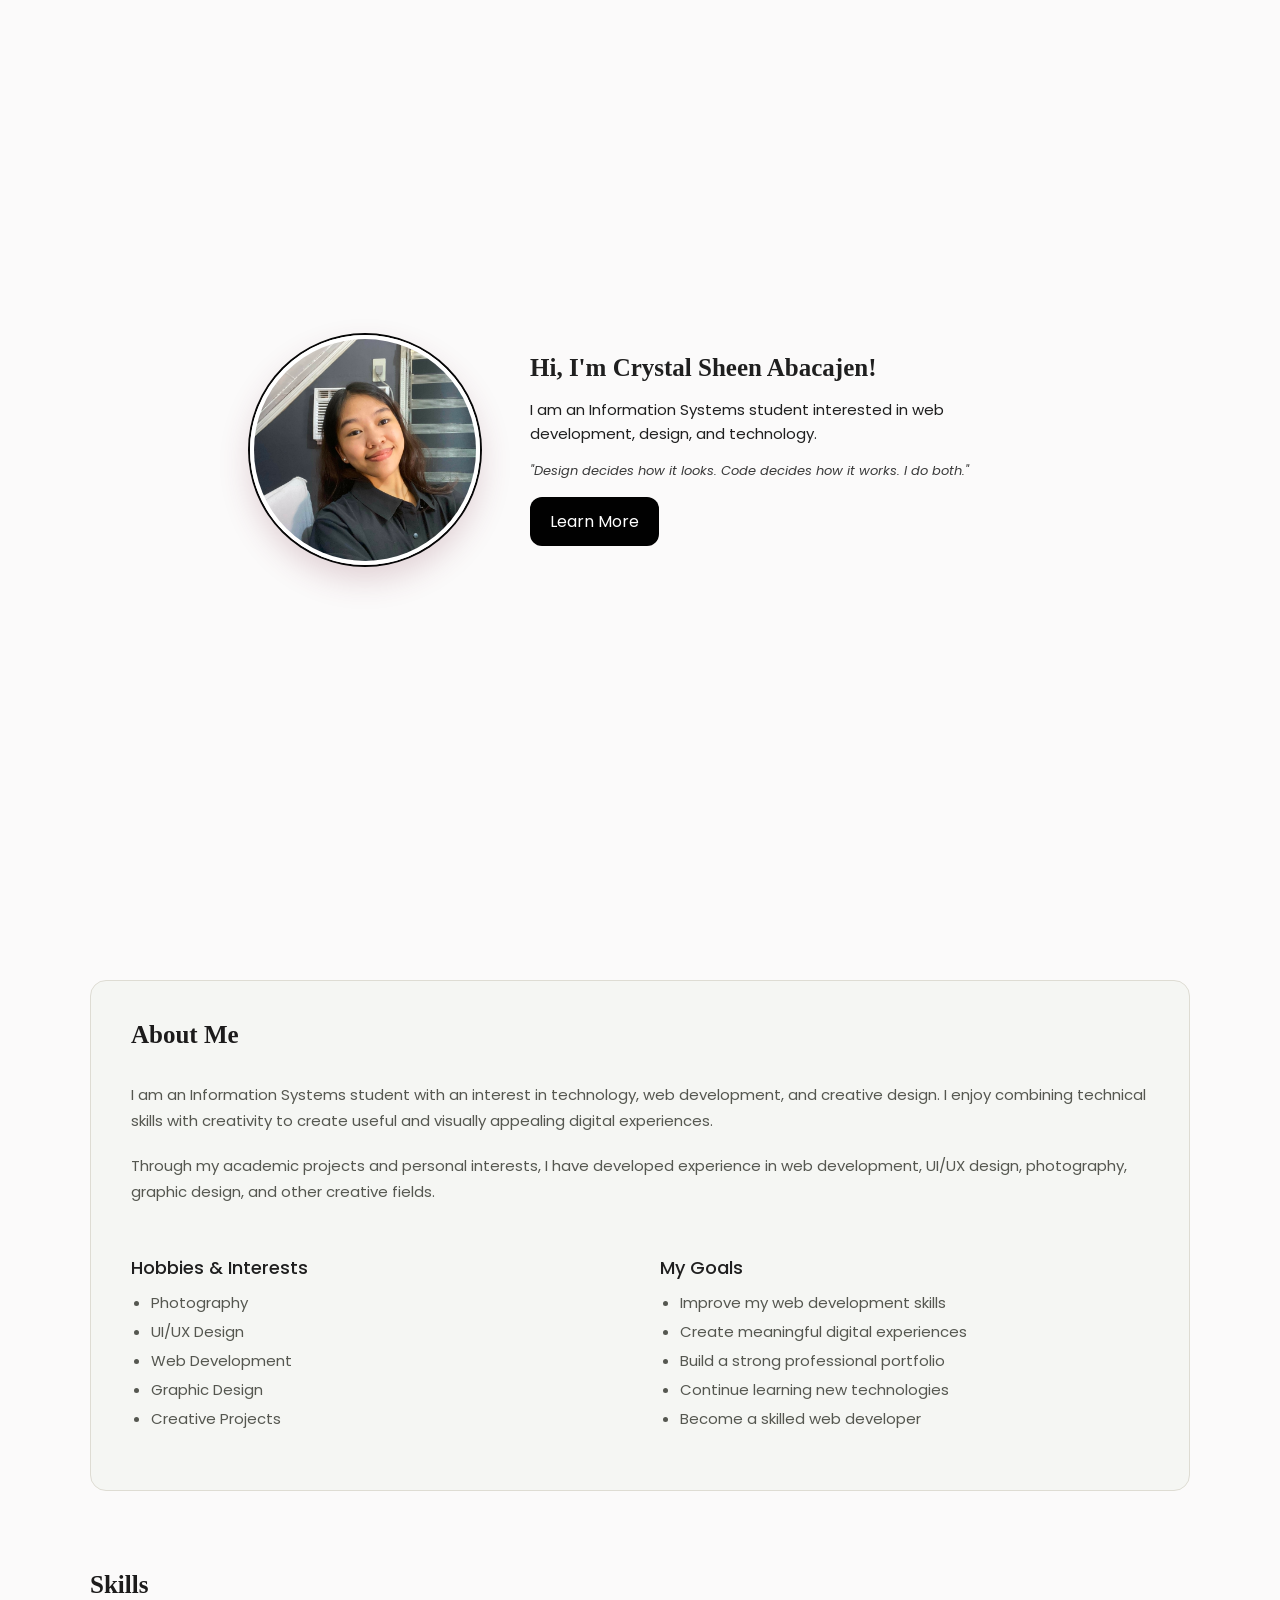
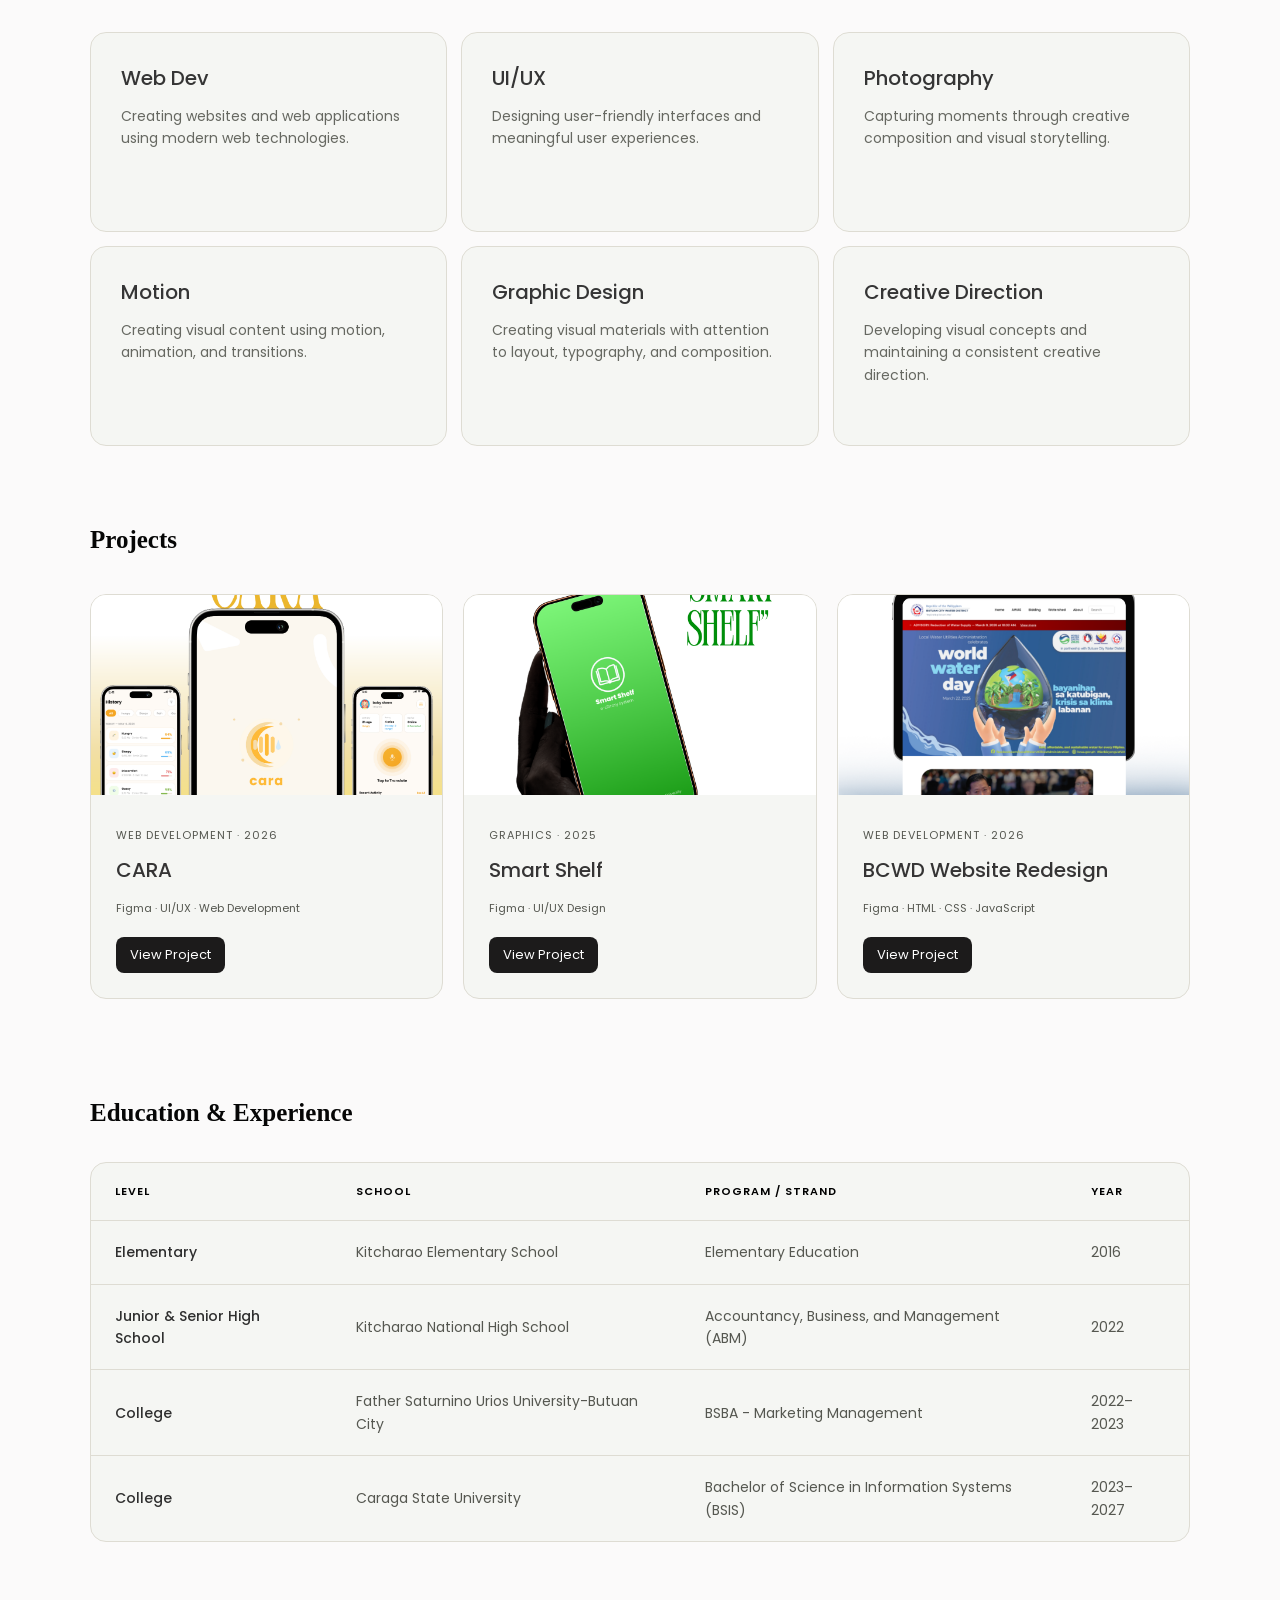
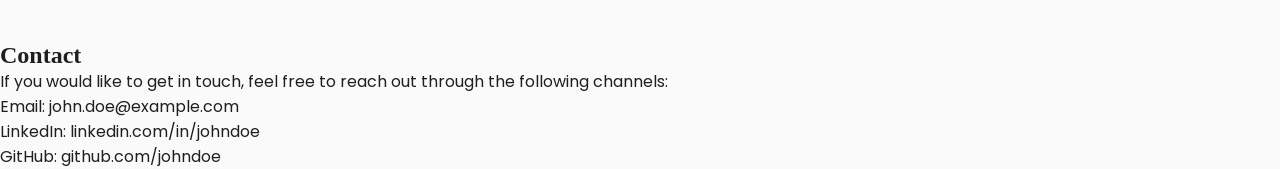
==== commit 669177ba: "Add education and experience table" ====
--- a/index.html
+++ b/index.html
@@ -104,71 +104,53 @@
         <div class="skills-container">
             <!-- Web Development -->
             <div class="skill-card">
-
-                <div class="card-inner">
-
-                    <div class="card-front">
-
+                <div class="card-inner">
+
+                    <div class="card-front">
                         <h3>Web Dev</h3>
 
                         <p>
                             Creating websites and web applications
                             using modern web technologies.
                         </p>
-
-                    </div>
-
-                    <div class="card-back">
-
+                    </div>
+
+                    <div class="card-back">
                         <img
                             src="images/image1.jpg"
                             alt="Web Development"
                         >
-
-                    </div>
-
-                </div>
-
+                    </div>
+                </div>
             </div>
 
 
             <!-- UI/UX -->
             <div class="skill-card">
-
-                <div class="card-inner">
-
-                    <div class="card-front">
-
+                <div class="card-inner">
+                    <div class="card-front">
                         <h3>UI/UX</h3>
 
                         <p>
                             Designing user-friendly interfaces and
                             meaningful user experiences.
                         </p>
-
-                    </div>
-
-                    <div class="card-back">
-
+                    </div>
+
+                    <div class="card-back">
                         <img
                             src="images/image2.jpg"
                             alt="UI UX Design"
                         >
-
-                    </div>
-
-                </div>
-
+                    </div>
+                </div>
             </div>
 
 
             <!-- Photography -->
             <div class="skill-card">
-
-                <div class="card-inner">
-
-                    <div class="card-front">
-
+                <div class="card-inner">
+                    <div class="card-front">
                         <h3>Photography</h3>
 
                         <p>
@@ -184,28 +166,21 @@
                             src="images/image3.jpg"
                             alt="Photography"
                         >
-
-                    </div>
-
-                </div>
-
+                    </div>
+                </div>
             </div>
 
 
             <!-- Motion -->
             <div class="skill-card">
-
-                <div class="card-inner">
-
-                    <div class="card-front">
-
+                <div class="card-inner">
+                    <div class="card-front">
                         <h3>Motion</h3>
 
                         <p>
                             Creating visual content using motion,
                             animation, and transitions.
                         </p>
-
                     </div>
 
                     <div class="card-back">
@@ -216,19 +191,14 @@
                         >
 
                     </div>
-
-                </div>
-
+                </div>
             </div>
 
 
             <!-- Graphic Design -->
             <div class="skill-card">
-
-                <div class="card-inner">
-
-                    <div class="card-front">
-
+                <div class="card-inner">
+                    <div class="card-front">
                         <h3>Graphic Design</h3>
 
                         <p>
@@ -254,11 +224,8 @@
 
             <!-- Creative Direction -->
             <div class="skill-card">
-
-                <div class="card-inner">
-
-                    <div class="card-front">
-
+                <div class="card-inner">
+                    <div class="card-front">
                         <h3>Creative Direction</h3>
 
                         <p>
@@ -269,16 +236,12 @@
                     </div>
 
                     <div class="card-back">
-
                         <img
                             src="images/image6.jpg"
                             alt="Creative Direction"
                         >
-
-                    </div>
-
-                </div>
-
+                    </div>
+                </div>
             </div>
 
         </div>
@@ -288,22 +251,16 @@
 
     <!-- Projects -->
     <section id="projects" class="projects">
-
         <h2>Projects</h2>
-
         <div class="projects-container">
-
-
             <!-- CARA -->
             <div class="project-card">
-
                 <img
                     src="images/cara-view.png"
                     alt="CARA project"
                 >
 
                 <div class="project-info">
-
                     <p class="project-type">
                         WEB DEVELOPMENT · 2026
                     </p>
@@ -317,20 +274,15 @@
                     <a href="cara.html" class="project-link">
                         View Project
                     </a>
-
-                </div>
-
-            </div>
-
+                </div>
+            </div>
 
             <!-- Smart Shelf -->
             <div class="project-card">
-
                 <img
                     src="images/smart-shelf-view.png"
                     alt="Smart Shelf project"
                 >
-
                 <div class="project-info">
 
                     <p class="project-type">
@@ -349,22 +301,17 @@
                     >
                         View Project
                     </a>
-
-                </div>
-
+                </div>
             </div>
 
 
             <!-- BCWD -->
             <div class="project-card">
-
                 <img
                     src="images/bcwd-view.png"
                     alt="BCWD website redesign"
                 >
-
                 <div class="project-info">
-
                     <p class="project-type">
                         WEB DEVELOPMENT · 2026
                     </p>
@@ -381,12 +328,83 @@
                     >
                         View Project
                     </a>
-
-                </div>
-
-            </div>
-
+                </div>
+            </div>
         </div>
+    </section>
+    
+    <!-- Education & Experience -->
+<section id="education" class="education">
+
+    <h2>Education & Experience</h2>
+
+    <div class="table-container">
+
+        <table>
+
+            <thead>
+                <tr>
+                    <th>Level</th>
+                    <th>School</th>
+                    <th>Program / Strand</th>
+                    <th>Year</th>
+                </tr>
+            </thead>
+
+            <tbody>
+
+                <tr>
+                    <td>Elementary</td>
+                    <td>Kitcharao Elementary School</td>
+                    <td>Elementary Education</td>
+                    <td>2016</td>
+                </tr>
+
+                <tr>
+                    <td>Junior & Senior High School</td>
+                    <td>Kitcharao National High School</td>
+                    <td>Accountancy, Business, and Management (ABM)</td>
+                    <td>2022</td>
+                </tr>
+
+                <tr>
+                    <td>College</td>
+                    <td>Father Saturnino Urios University-Butuan City
+                    </td>
+                    <td>BSBA - Marketing Management</td>
+                    <td>2022–2023</td>
+                </tr>
+
+                <tr>
+                    <td>College</td>
+                    <td>Caraga State University</td>
+                    <td>Bachelor of Science in Information Systems (BSIS)</td>
+                    <td>2023–2027</td>
+                </tr>
+
+            </tbody>
+
+        </table>
+
+    </div>
+
+</section>
+
+    <!-- Contact -->
+    <section id="contact" class="contact">
+
+        <h2>Contact</h2>
+
+        <p>
+            If you would like to get in touch, feel free to reach out
+            through the following channels:
+        </p>
+
+        <ul>
+            <li>Email: john.doe@example.com</li>
+            <li>LinkedIn: linkedin.com/in/johndoe</li>
+            <li>GitHub: github.com/johndoe</li>
+        </ul>
 
     </section>
 
--- a/style.css
+++ b/style.css
@@ -3,515 +3,576 @@
 ========================= */
 
 * {
-    margin: 0;
-    padding: 0;
-    box-sizing: border-box;
+  margin: 0;
+  padding: 0;
+  box-sizing: border-box;
 }
 
 html {
-    scroll-behavior: smooth;
+  scroll-behavior: smooth;
 }
 
 body {
-    font-family: "Poppins", Arial, sans-serif;
-    background: #fbfafa;
-    color: #1f1f1f;
+  font-family: "Poppins", Arial, sans-serif;
+  background: #fbfafa;
+  color: #1f1f1f;
 }
 
 h1,
 h2 {
-    font-family: Georgia, serif;
-}
-
+  font-family: Georgia, serif;
+}
 
 /* =========================
    INTRODUCTION
 ========================= */
 
 .intro {
-    min-height: 100vh;
-    display: flex;
-    align-items: center;
-    justify-content: center;
-    gap: 50px;
-    padding: 40px;
+  min-height: 100vh;
+  display: flex;
+  align-items: center;
+  justify-content: center;
+  gap: 50px;
+  padding: 40px;
 }
 
 .intro img {
-    width: 230px;
-    height: 230px;
-    object-fit: cover;
-    border-radius: 50%;
-    border: 4px solid #ffffff;
-    box-shadow:
-        0 0 0 2px #060606,
-        0 14px 32px rgba(120, 43, 66, 0.2);
+  width: 230px;
+  height: 230px;
+  object-fit: cover;
+  border-radius: 50%;
+  border: 4px solid #ffffff;
+  box-shadow:
+    0 0 0 2px #060606,
+    0 14px 32px rgba(120, 43, 66, 0.2);
 }
 
 .intro-text {
-    max-width: 500px;
+  max-width: 500px;
 }
 
 .intro-text h1 {
-    font-size: 25px;
-    line-height: 1.15;
-    margin-bottom: 15px;
+  font-size: 25px;
+  line-height: 1.15;
+  margin-bottom: 15px;
 }
 
 .intro-text p {
-    font-size: 15px;
-    line-height: 1.6;
-    margin-bottom: 15px;
-}
-
-
+  font-size: 15px;
+  line-height: 1.6;
+  margin-bottom: 15px;
+}
 
 .intro-text .tagline {
-    font-size: 13px;
-    font-style: italic;
-    color: #3a3a3a;
+  font-size: 13px;
+  font-style: italic;
+  color: #3a3a3a;
 }
 
 .intro-text a {
-    display: inline-block;
-    padding: 12px 20px;
-    background: #010101;
-    color: white;
-    text-decoration: none;
-    border-radius: 12px;
-    transition: background 0.25s ease, transform 0.25s ease;
+  display: inline-block;
+  padding: 12px 20px;
+  background: #010101;
+  color: white;
+  text-decoration: none;
+  border-radius: 12px;
+  transition:
+    background 0.25s ease,
+    transform 0.25s ease;
 }
 
 .intro-text a:hover {
-    background: #303030;
-    transform: translateY(-2px);
-}
-
+  background: #303030;
+  transform: translateY(-2px);
+}
 
 /* =========================
    ABOUT
 ========================= */
 
 .about {
-    width: 90%;
-    max-width: 1100px;
-    margin: 80px auto;
-    padding: 40px;
-    background: #f5f6f3;
-    border: 1px solid #dedcd3;
-    border-radius: 16px;
+  width: 90%;
+  max-width: 1100px;
+  margin: 80px auto;
+  padding: 40px;
+  background: #f5f6f3;
+  border: 1px solid #dedcd3;
+  border-radius: 16px;
 }
 
 .about h2,
 .skills h2 {
-    display: inline-block;
-    margin-bottom: 25px;
-    padding-bottom: 8px;
-    font-size: 25px;
-    font-weight: 600;
-    color: #1c1b1b;
+  display: inline-block;
+  margin-bottom: 25px;
+  padding-bottom: 8px;
+  font-size: 25px;
+  font-weight: 600;
+  color: #1c1b1b;
 }
 
 .about p {
-    margin-bottom: 20px;
-    line-height: 1.7;
-    color: #555750;
+  margin-bottom: 20px;
+  line-height: 1.7;
+  font-size: 15px;
+  color: #555750;
 }
 
 .about-grid {
-    display: grid;
-    grid-template-columns: 1fr 1fr;
-    gap: 40px;
+  display: grid;
+  grid-template-columns: 1fr 1fr;
+  gap: 40px;
 }
 
 .about h3 {
-    margin-top: 30px;
-    margin-bottom: 10px;
-    font-size: 18px;
-    font-weight: 500;
+  margin-top: 30px;
+  margin-bottom: 10px;
+  font-size: 18px;
+  font-weight: 500;
 }
 
 .about ul {
-    margin-bottom: 20px;
-    padding-left: 20px;
-    color: #555750;
+  margin-bottom: 20px;
+  padding-left: 20px;
+  font-size: 15px;
+  color: #555750;
 }
 
 .about li {
-    margin-bottom: 6px;
-}
-
+  font-size: 15px;
+  margin-bottom: 6px;
+}
 
 /* =========================
    SKILLS
 ========================= */
 
 .skills {
-    width: 90%;
-    max-width: 1100px;
-    margin: 80px auto;
-}
-
+  width: 90%;
+  max-width: 1100px;
+  margin: 80px auto;
+}
 
 /* 3 cards per row */
 
 .skills-container {
-    display: grid;
-    grid-template-columns: repeat(3, 1fr);
-    gap: 14px;
-}
-
+  display: grid;
+  grid-template-columns: repeat(3, 1fr);
+  gap: 14px;
+}
 
 /* Outer card */
 
 .skill-card {
-    height: 200px;
-    perspective: 1000px;
-}
-
+  height: 200px;
+  perspective: 1000px;
+}
 
 /* Inner card */
 
 .card-inner {
-    position: relative;
-    width: 100%;
-    height: 100%;
-    transition: transform 0.6s ease;
-    transform-style: preserve-3d;
-}
-
+  position: relative;
+  width: 100%;
+  height: 100%;
+  transition: transform 0.6s ease;
+  transform-style: preserve-3d;
+}
 
 /*
     KEEPING THIS AS INSTRUCTOR REQUESTED
 */
 
 .skill-card:hover .card-inner {
-    transform: rotateY(180deg);
-}
-
+  transform: rotateX(180deg);
+}
 
 /* Front and back */
 
 .card-front,
 .card-back {
-    position: absolute;
-    top: 0;
-    left: 0;
-
-    width: 100%;
-    height: 100%;
-
-    border-radius: 16px;
-    backface-visibility: hidden;
-}
-
+  position: absolute;
+  top: 0;
+  left: 0;
+
+  width: 100%;
+  height: 100%;
+
+  border-radius: 16px;
+  backface-visibility: hidden;
+}
 
 /* Front */
 
 .card-front {
-    background: #f5f6f3;
-    padding: 30px;
-    border: 1px solid #dedcd3;
-}
-
+  background: #f5f6f3;
+  padding: 30px;
+  border: 1px solid #dedcd3;
+}
 
 /* Back */
 
 .card-back {
-    transform: rotateY(180deg);
-    padding: 20px;
-    background: #f5f6f3;
-    border: 1px solid #dedcd3;
-}
-
+  transform: rotateX(180deg);
+  padding: 20px;
+  background: #f5f6f3;
+  border: 1px solid #dedcd3;
+}
 
 /* Back image */
 
 .card-back img {
-    width: 100%;
-    height: 100%;
-    object-fit: cover;
-    border-radius: 8px;
-}
-
+  width: 100%;
+  height: 100%;
+  object-fit: cover;
+  border-radius: 8px;
+}
 
 /* Skill text */
 
 .skill-card h3 {
-    margin-bottom: 12px;
-    font-size: 20px;
-    font-weight: 500;
-    color: #353535;
+  margin-bottom: 12px;
+  font-size: 20px;
+  font-weight: 500;
+  color: #353535;
 }
 
 .skill-card p {
-    font-size: 14px;
-    line-height: 1.6;
-    color: #666861;
-}
-
+  font-size: 14px;
+  line-height: 1.6;
+  color: #666861;
+}
 
 /* =========================
    PROJECTS
 ========================= */
 
 .projects {
-    width: 90%;
-    max-width: 1100px;
-    margin: 80px auto;
+  width: 90%;
+  max-width: 1100px;
+  margin: 80px auto;
 }
 
 .projects h2 {
-    margin-bottom: 40px;
-    font-size: 25px;
-    font-weight: 600;
-    color: #060606;
+  margin-bottom: 40px;
+  font-size: 25px;
+  font-weight: 600;
+  color: #060606;
 }
 
 .projects-container {
-    display: grid;
-    grid-template-columns: repeat(3, 1fr);
-    gap: 20px;
-}
-
+  display: grid;
+  grid-template-columns: repeat(3, 1fr);
+  gap: 20px;
+}
 
 /* Project card */
 
 .project-card {
-    background: #f5f6f3;
-    border: 1px solid #dedcd3;
-    border-radius: 16px;
-    overflow: hidden;
-}
-
+  background: #f5f6f3;
+  border: 1px solid #dedcd3;
+  border-radius: 16px;
+  overflow: hidden;
+}
 
 /* Project image */
 
 .project-card img {
-    width: 100%;
-    height: 200px;
-    object-fit: cover;
-}
-
+  width: 100%;
+  height: 200px;
+  object-fit: cover;
+}
 
 /* Project information */
 
 .project-info {
-    padding: 25px;
+  padding: 25px;
 }
 
 .project-type {
-    font-size: 11px;
-    letter-spacing: 1px;
-    color: #2e2d2e;
-    margin-bottom: 10px;
+  font-size: 11px;
+  letter-spacing: 1px;
+  color: #2e2d2e;
+  margin-bottom: 10px;
 }
 
 .project-info h3 {
-    font-size: 20px;
-    font-weight: 500;
-    margin-bottom: 12px;
-    color: #353434;
+  font-size: 20px;
+  font-weight: 500;
+  margin-bottom: 12px;
+  color: #353434;
 }
 
 .project-info p {
-    line-height: 1.6;
-    color: #555750;
+  line-height: 1.6;
+  color: #555750;
 }
 
 .technologies {
-    margin-top: 15px;
-    font-size: 11px;
-}
-
+  margin-top: 15px;
+  font-size: 11px;
+}
 
 /* View Project button */
 
 .project-link {
   font-size: 13px;
-    display: inline-block;
-    margin-top: 20px;
-    padding: 8px 14px;
-    background: #1c1b1b;
-    color: white;
-    text-decoration: none;
-    border-radius: 8px;
-    transition: 0.25s ease;
+  display: inline-block;
+  margin-top: 20px;
+  padding: 8px 14px;
+  background: #1c1b1b;
+  color: white;
+  text-decoration: none;
+  border-radius: 8px;
+  transition: 0.25s ease;
 }
 
 .project-link:hover {
-    background: #454545;
-    transform: translateY(-2px);
-}
-
+  background: #454545;
+  transform: translateY(-2px);
+}
 
 /* =========================
    PROJECT PAGES
 ========================= */
 
 .project-page {
-    width: 90%;
-    max-width: 1100px;
-    margin: 0 auto;
-}
-
+  width: 90%;
+  max-width: 1100px;
+  margin: 0 auto;
+}
 
 /* Header */
 
 .project-header {
-    padding: 30px 0;
-    border-bottom: 1px solid #dedcd3;
+  padding: 30px 0;
+  border-bottom: 1px solid #dedcd3;
 }
 
 .back-link {
-    color: #404040;
-    text-decoration: none;
-    font-size: 14px;
+  color: #404040;
+  text-decoration: none;
+  font-size: 14px;
 }
 
 .back-link:hover {
-    text-decoration: underline;
-}
-
+  text-decoration: underline;
+}
 
 /* Project introduction */
 
 .project-intro {
-    padding: 80px 0;
+  padding: 80px 0;
 }
 
 .project-intro h1 {
-    font-size: 28px;
-    color: #000000;
-    margin-bottom: 20px;
+  font-size: 28px;
+  color: #000000;
+  margin-bottom: 20px;
 }
 
 .project-description {
-    max-width: 700px;
-    font-size: 15px;
-    line-height: 1.7;
-    color: #555750;
-}
-
+  max-width: 700px;
+  font-size: 15px;
+  line-height: 1.7;
+  color: #555750;
+}
 
 /* Project details */
 
 .project-details {
-    display: flex;
-    gap: 80px;
-    margin-top: 50px;
+  display: flex;
+  gap: 80px;
+  margin-top: 50px;
 }
 
 .project-details div {
-    display: flex;
+  display: flex;
+  flex-direction: column;
+  gap: 8px;
+}
+
+.project-details span {
+  font-size: 11px;
+  letter-spacing: 1px;
+  color: #777;
+}
+
+.project-details strong {
+  font-size: 14px;
+  font-weight: 500;
+}
+
+/* Project gallery */
+
+.project-gallery {
+  display: grid;
+  grid-template-columns: repeat(2, 1fr);
+  gap: 20px;
+  padding-bottom: 80px;
+}
+
+.project-gallery img {
+  width: 100%;
+  height: auto;
+  display: block;
+  border-radius: 12px;
+  border: 1px solid #dedcd3;
+}
+
+/* =========================
+   TABLET
+========================= */
+
+@media (max-width: 900px) {
+  .skills-container {
+    grid-template-columns: repeat(2, 1fr);
+  }
+
+  .projects-container {
+    grid-template-columns: repeat(2, 1fr);
+  }
+}
+
+/* =========================
+   MOBILE
+========================= */
+
+@media (max-width: 640px) {
+  .intro {
     flex-direction: column;
-    gap: 8px;
-}
-
-.project-details span {
-    font-size: 11px;
-    letter-spacing: 1px;
-    color: #777;
-}
-
-.project-details strong {
-    font-size: 14px;
-    font-weight: 500;
-}
-
-
-/* Project gallery */
-
-.project-gallery {
-    display: grid;
-    grid-template-columns: repeat(2, 1fr);
-    gap: 20px;
-    padding-bottom: 80px;
-}
-
-.project-gallery img {
-    width: 100%;
-    height: auto;
-    display: block;
-    border-radius: 12px;
-    border: 1px solid #dedcd3;
-}
-
-
-/* =========================
-   TABLET
-========================= */
-
-@media (max-width: 900px) {
-
-    .skills-container {
-        grid-template-columns: repeat(2, 1fr);
-    }
-
-    .projects-container {
-        grid-template-columns: repeat(2, 1fr);
-    }
-
-}
-
-
-/* =========================
-   MOBILE
-========================= */
-
-@media (max-width: 640px) {
-
-    .intro {
-        flex-direction: column;
-        text-align: center;
-        gap: 30px;
-        padding: 60px 24px;
-    }
-
-    .intro img {
-        width: 200px;
-        height: 200px;
-    }
-
-    .intro-text h1 {
-        font-size: 32px;
-    }
-
-    .about {
-        padding: 28px 22px;
-    }
-
-    .about-grid {
-        grid-template-columns: 1fr;
-    }
-
-    .skills-container {
-        grid-template-columns: 1fr;
-    }
-
-    .projects-container {
-        grid-template-columns: 1fr;
-    }
-
-    .project-details {
-        flex-direction: column;
-        gap: 25px;
-    }
-
-    .project-intro {
-        padding: 50px 0;
-    }
-
-    .project-intro h1 {
-        font-size: 45px;
-    }
-
-    .project-description {
-        font-size: 16px;
-    }
-
-    .project-gallery {
-        grid-template-columns: 1fr;
-    }
-
-}+    text-align: center;
+    gap: 30px;
+    padding: 60px 24px;
+  }
+
+  .intro img {
+    width: 200px;
+    height: 200px;
+  }
+
+  .intro-text h1 {
+    font-size: 32px;
+  }
+
+  .about {
+    padding: 28px 22px;
+  }
+
+  .about-grid {
+    grid-template-columns: 1fr;
+  }
+
+  .skills-container {
+    grid-template-columns: 1fr;
+  }
+
+  .projects-container {
+    grid-template-columns: 1fr;
+  }
+
+  .project-details {
+    flex-direction: column;
+    gap: 25px;
+  }
+
+  .project-intro {
+    padding: 50px 0;
+  }
+
+  .project-intro h1 {
+    font-size: 45px;
+  }
+
+  .project-description {
+    font-size: 16px;
+  }
+
+  .project-gallery {
+    grid-template-columns: 1fr;
+  }
+}
+
+/* =========================
+   EDUCATION & EXPERIENCE
+========================= */
+
+.education {
+  font-size: 15px;
+  width: 90%;
+  max-width: 1100px;
+  margin: 100px auto;
+}
+
+.education h2 {
+  margin-bottom: 35px;
+  font-size: 25px;
+  font-weight: 600;
+  color: #060606;
+}
+
+/* Table wrapper */
+
+.table-container {
+  width: 100%;
+  overflow-x: auto;
+  background: #f5f6f3;
+  border: 1px solid #dedcd3;
+  border-radius: 16px;
+}
+
+/* Table */
+
+table {
+  width: 100%;
+  border-collapse: collapse;
+}
+
+/* Table headings and cells */
+
+th,
+td {
+  padding: 20px 24px;
+  text-align: left;
+}
+
+/* Header */
+
+th {
+  font-size: 11px;
+  font-weight: 600;
+  letter-spacing: 1px;
+  text-transform: uppercase;
+  color: #000000;
+  border-bottom: 1px solid #dedcd3;
+}
+
+/* Table data */
+
+td {
+  font-size: 14px;
+  line-height: 1.6;
+  color: #555750;
+  border-bottom: 1px solid #dedcd3;
+}
+
+/* Remove border from the last row */
+
+tbody tr:last-child td {
+  border-bottom: none;
+}
+
+/* First column */
+
+td:first-child {
+  color: #2f2f2f;
+  font-weight: 500;
+}
+
+/* Row hover */
+
+tbody tr {
+  transition: background 0.2s ease;
+}
+
+tbody tr:hover {
+  background: #f1eff0;
+}
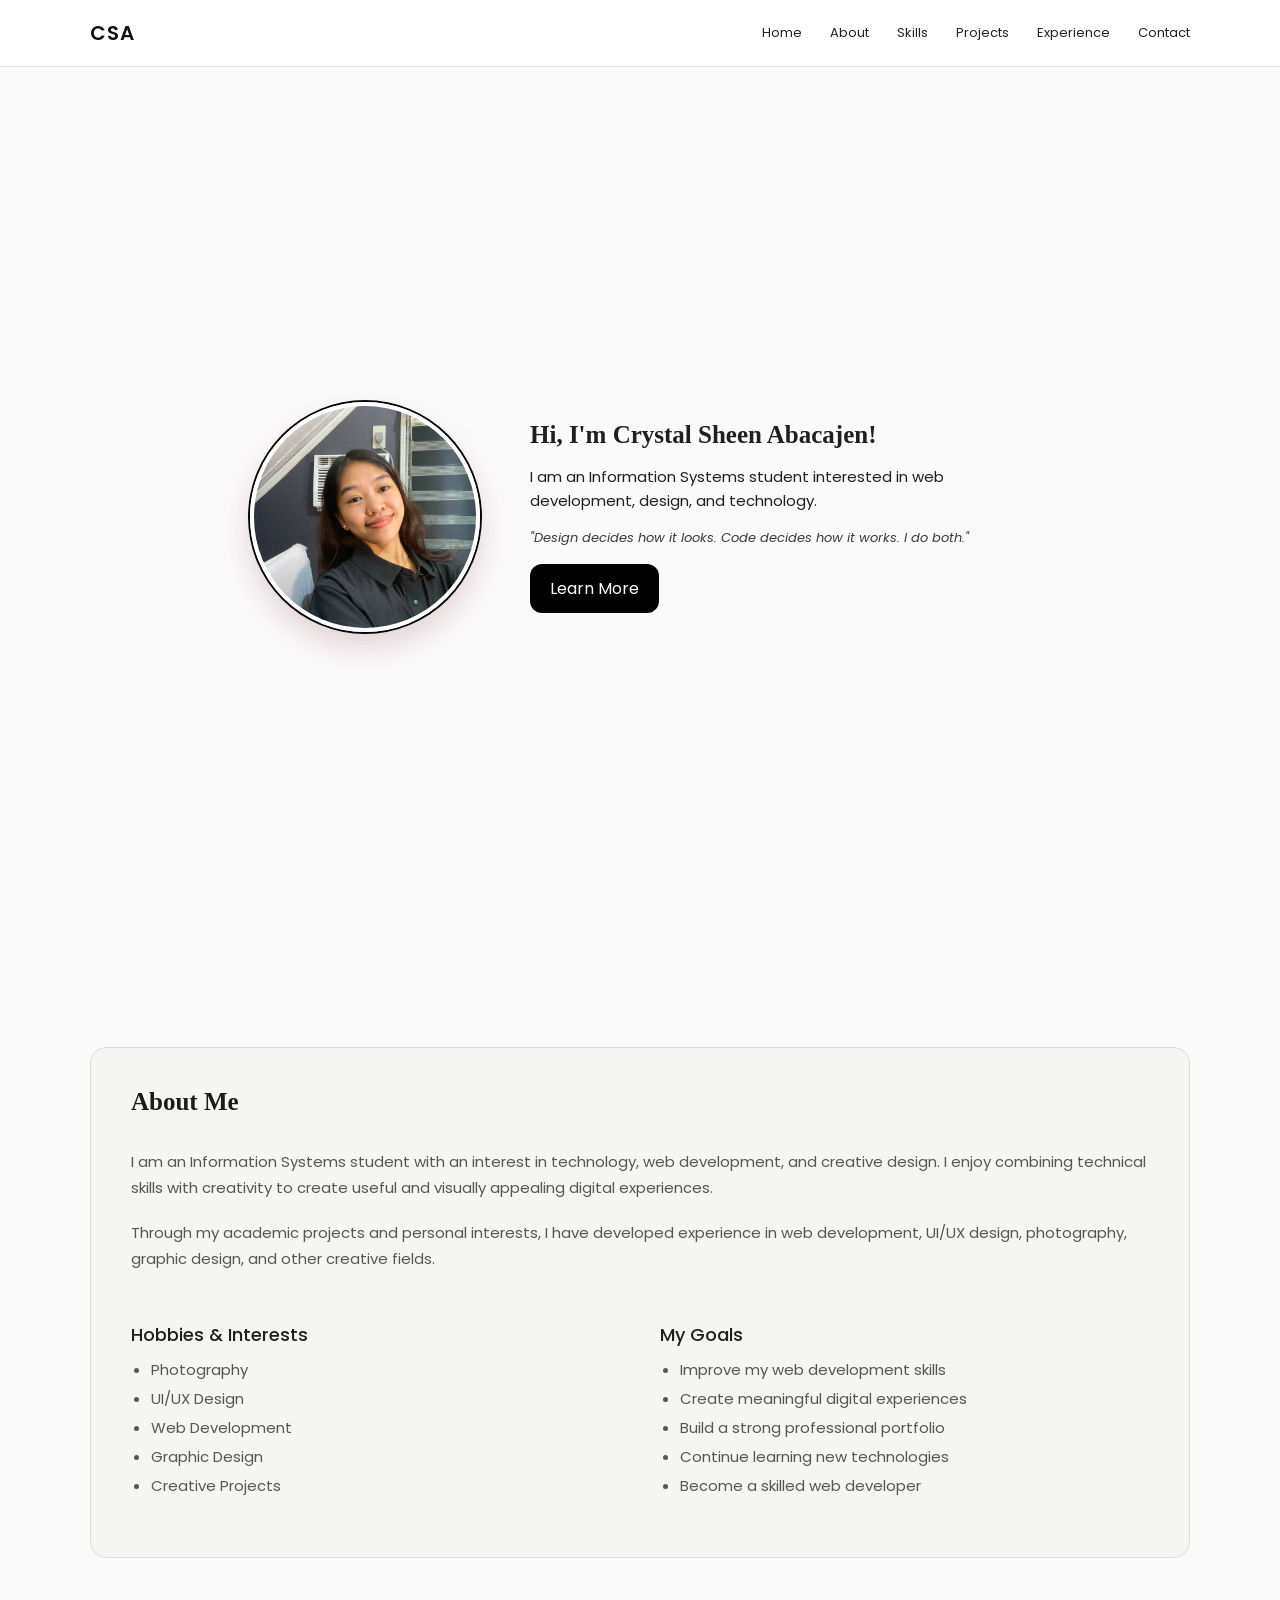
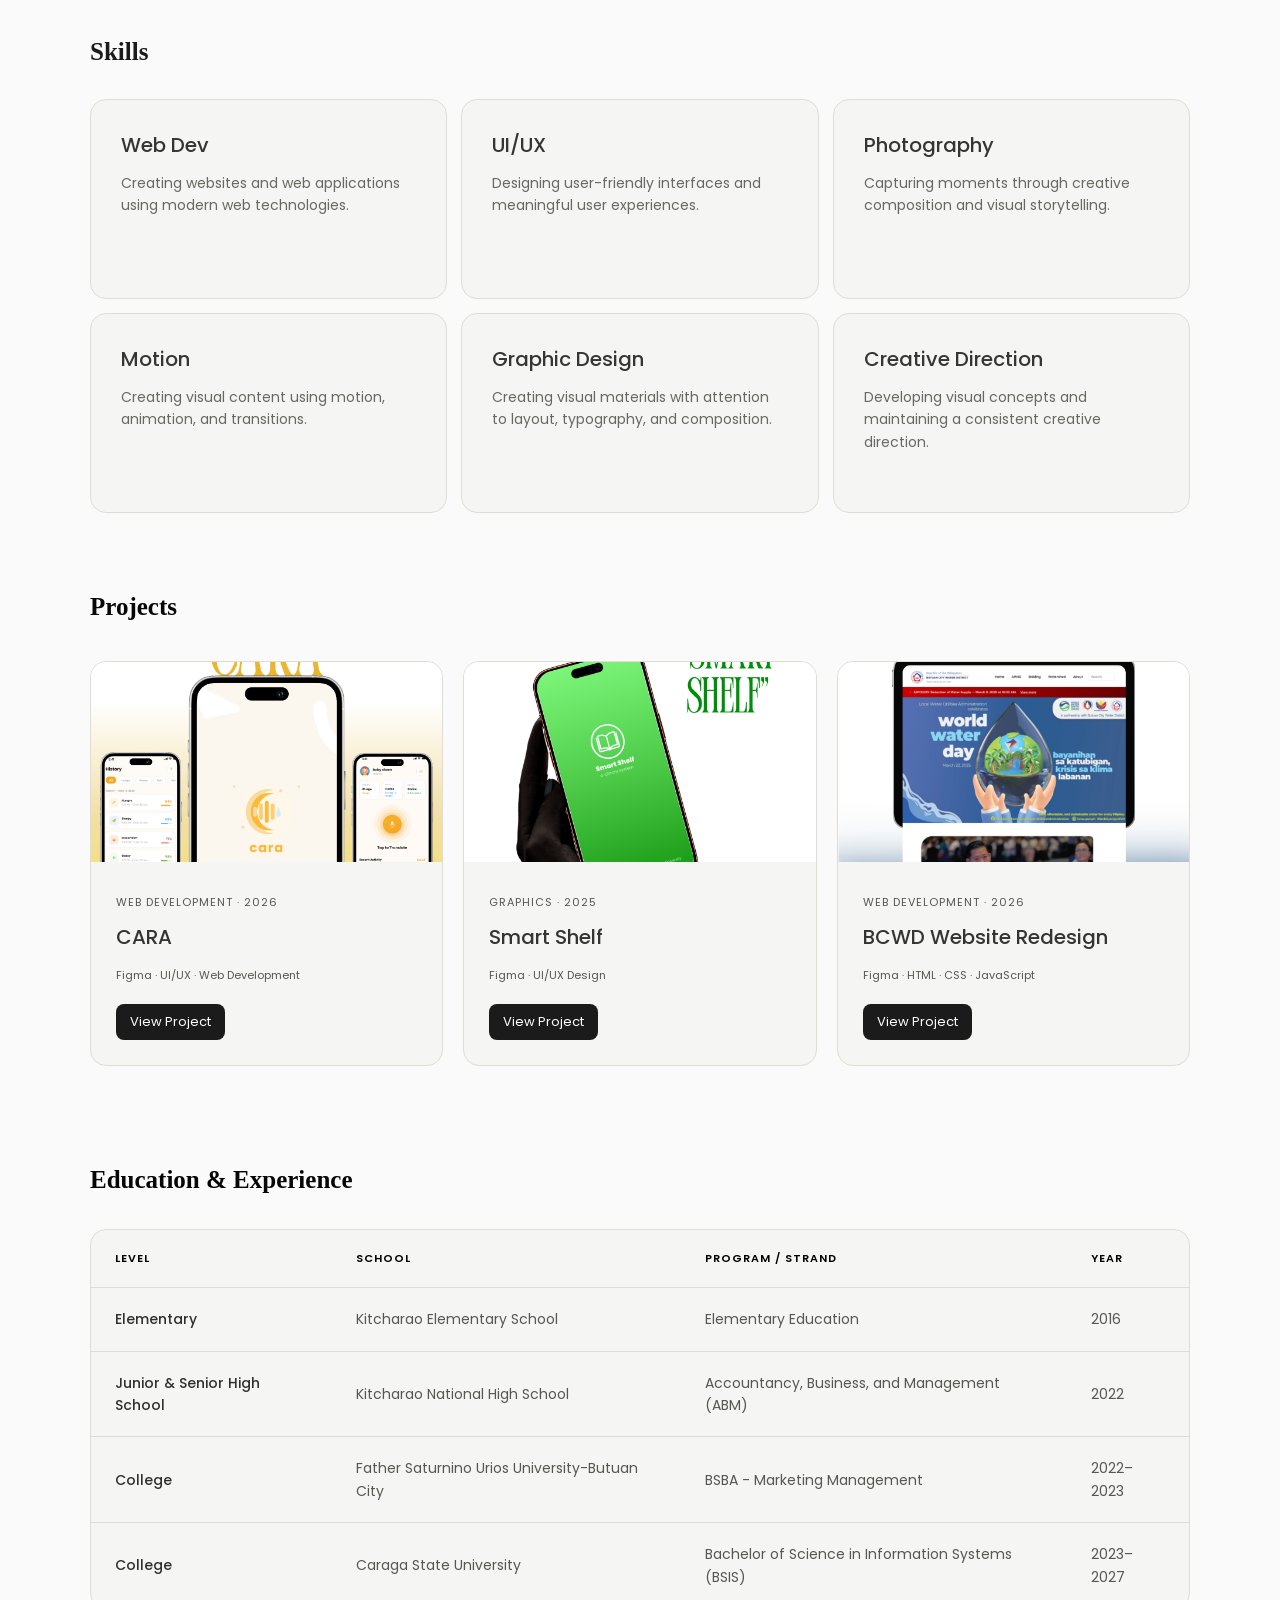
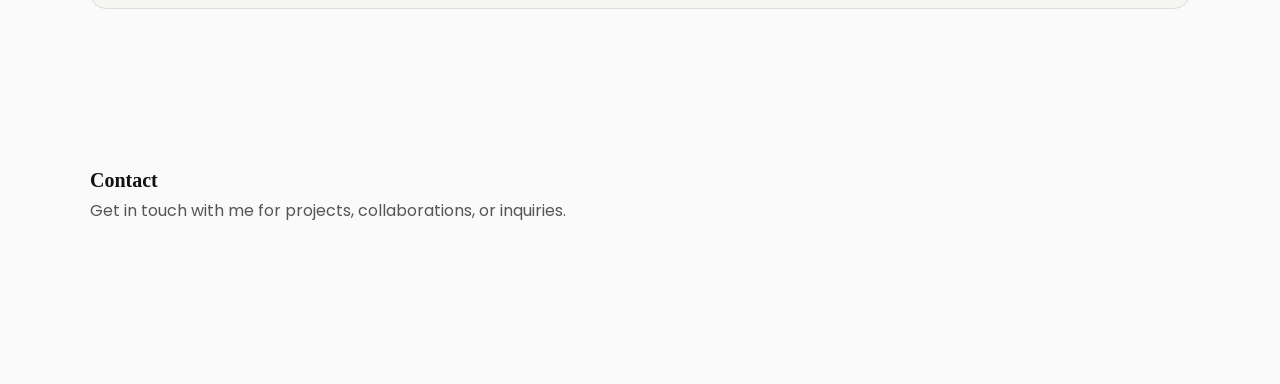
==== commit 662027df: "Add portfolio navigation" ====
--- a/index.html
+++ b/index.html
@@ -1,412 +1,316 @@
-<!DOCTYPE html>
+<!doctype html>
 <html lang="en">
-<head>
-    <meta charset="UTF-8">
-    <meta name="viewport" content="width=device-width, initial-scale=1.0">
+  <head>
+    <meta charset="UTF-8" />
+    <meta name="viewport" content="width=device-width, initial-scale=1.0" />
 
     <title>Crystal Sheen Abacajen | Portfolio</title>
 
-    <link rel="stylesheet" href="style.css">
+    <link rel="stylesheet" href="style.css" />
 
     <link
-        href="https://fonts.googleapis.com/css2?family=Poppins:wght@400;500;600&display=swap"
-        rel="stylesheet"
-    >
-</head>
-
-<body>
-
+      href="https://fonts.googleapis.com/css2?family=Poppins:wght@400;500;600&display=swap"
+      rel="stylesheet"
+    />
+  </head>
+
+  <body>
+    <!-- Navigation -->
+    <nav class="navbar">
+      <div class="nav-container">
+        <a href="#home" class="nav-logo"> CSA</a>
+
+        <div class="nav-links">
+          <a href="#home">Home</a>
+          <a href="#about">About</a>
+          <a href="#skills">Skills</a>
+          <a href="#projects">Projects</a>
+          <a href="#experience">Experience</a>
+          <a href="#contact">Contact</a>
+        </div>
+      </div>
+    </nav>
     <!-- Introduction -->
-    <section class="intro">
-
-        <img src="images/profile.jpg" alt="Crystal Sheen Abacajen">
-
-        <div class="intro-text">
-
-            <h1>Hi, I'm Crystal Sheen Abacajen!</h1>
-
-            <p>
-                I am an Information Systems student interested in
-                web development, design, and technology.
-            </p>
-
-            <p class="tagline">
-                "Design decides how it looks. Code decides how it works. I do both."
-            </p>
-
-            <a href="#about">Learn More</a>
-
-        </div>
-
-    </section>
-
+    <section id="home" class="intro">
+      <img src="images/profile.jpg" alt="Crystal Sheen Abacajen" />
+
+      <div class="intro-text">
+        <h1>Hi, I'm Crystal Sheen Abacajen!</h1>
+
+        <p>
+          I am an Information Systems student interested in web development,
+          design, and technology.
+        </p>
+
+        <p class="tagline">
+          "Design decides how it looks. Code decides how it works. I do both."
+        </p>
+
+        <a href="#about">Learn More</a>
+      </div>
+    </section>
 
     <!-- About Me -->
     <section id="about" class="about">
-
-        <h2>About Me</h2>
-
-        <p>
-            I am an Information Systems student with an interest in
-            technology, web development, and creative design. I enjoy
-            combining technical skills with creativity to create useful
-            and visually appealing digital experiences.
-        </p>
-
-        <p>
-            Through my academic projects and personal interests, I have
-            developed experience in web development, UI/UX design,
-            photography, graphic design, and other creative fields.
-        </p>
-
-
-        <div class="about-grid">
-
-            <div>
-
-                <h3>Hobbies & Interests</h3>
-
-                <ul>
-                    <li>Photography</li>
-                    <li>UI/UX Design</li>
-                    <li>Web Development</li>
-                    <li>Graphic Design</li>
-                    <li>Creative Projects</li>
-                </ul>
-
-            </div>
-
-
-            <div>
-
-                <h3>My Goals</h3>
-
-                <ul>
-                    <li>Improve my web development skills</li>
-                    <li>Create meaningful digital experiences</li>
-                    <li>Build a strong professional portfolio</li>
-                    <li>Continue learning new technologies</li>
-                    <li>Become a skilled web developer</li>
-                </ul>
-
-            </div>
-
-        </div>
-
-    </section>
-
+      <h2>About Me</h2>
+
+      <p>
+        I am an Information Systems student with an interest in technology, web
+        development, and creative design. I enjoy combining technical skills
+        with creativity to create useful and visually appealing digital
+        experiences.
+      </p>
+
+      <p>
+        Through my academic projects and personal interests, I have developed
+        experience in web development, UI/UX design, photography, graphic
+        design, and other creative fields.
+      </p>
+
+      <div class="about-grid">
+        <div>
+          <h3>Hobbies & Interests</h3>
+
+          <ul>
+            <li>Photography</li>
+            <li>UI/UX Design</li>
+            <li>Web Development</li>
+            <li>Graphic Design</li>
+            <li>Creative Projects</li>
+          </ul>
+        </div>
+
+        <div>
+          <h3>My Goals</h3>
+
+          <ul>
+            <li>Improve my web development skills</li>
+            <li>Create meaningful digital experiences</li>
+            <li>Build a strong professional portfolio</li>
+            <li>Continue learning new technologies</li>
+            <li>Become a skilled web developer</li>
+          </ul>
+        </div>
+      </div>
+    </section>
 
     <!-- Skills -->
     <section id="skills" class="skills">
-
-        <h2>Skills</h2>
-
-        <div class="skills-container">
-            <!-- Web Development -->
-            <div class="skill-card">
-                <div class="card-inner">
-
-                    <div class="card-front">
-                        <h3>Web Dev</h3>
-
-                        <p>
-                            Creating websites and web applications
-                            using modern web technologies.
-                        </p>
-                    </div>
-
-                    <div class="card-back">
-                        <img
-                            src="images/image1.jpg"
-                            alt="Web Development"
-                        >
-                    </div>
-                </div>
-            </div>
-
-
-            <!-- UI/UX -->
-            <div class="skill-card">
-                <div class="card-inner">
-                    <div class="card-front">
-                        <h3>UI/UX</h3>
-
-                        <p>
-                            Designing user-friendly interfaces and
-                            meaningful user experiences.
-                        </p>
-                    </div>
-
-                    <div class="card-back">
-                        <img
-                            src="images/image2.jpg"
-                            alt="UI UX Design"
-                        >
-                    </div>
-                </div>
-            </div>
-
-
-            <!-- Photography -->
-            <div class="skill-card">
-                <div class="card-inner">
-                    <div class="card-front">
-                        <h3>Photography</h3>
-
-                        <p>
-                            Capturing moments through creative
-                            composition and visual storytelling.
-                        </p>
-
-                    </div>
-
-                    <div class="card-back">
-
-                        <img
-                            src="images/image3.jpg"
-                            alt="Photography"
-                        >
-                    </div>
-                </div>
-            </div>
-
-
-            <!-- Motion -->
-            <div class="skill-card">
-                <div class="card-inner">
-                    <div class="card-front">
-                        <h3>Motion</h3>
-
-                        <p>
-                            Creating visual content using motion,
-                            animation, and transitions.
-                        </p>
-                    </div>
-
-                    <div class="card-back">
-
-                        <img
-                            src="images/image4.jpg"
-                            alt="Motion Design"
-                        >
-
-                    </div>
-                </div>
-            </div>
-
-
-            <!-- Graphic Design -->
-            <div class="skill-card">
-                <div class="card-inner">
-                    <div class="card-front">
-                        <h3>Graphic Design</h3>
-
-                        <p>
-                            Creating visual materials with attention
-                            to layout, typography, and composition.
-                        </p>
-
-                    </div>
-
-                    <div class="card-back">
-
-                        <img
-                            src="images/image5.jpg"
-                            alt="Graphic Design"
-                        >
-
-                    </div>
-
-                </div>
-
-            </div>
-
-
-            <!-- Creative Direction -->
-            <div class="skill-card">
-                <div class="card-inner">
-                    <div class="card-front">
-                        <h3>Creative Direction</h3>
-
-                        <p>
-                            Developing visual concepts and maintaining
-                            a consistent creative direction.
-                        </p>
-
-                    </div>
-
-                    <div class="card-back">
-                        <img
-                            src="images/image6.jpg"
-                            alt="Creative Direction"
-                        >
-                    </div>
-                </div>
-            </div>
-
-        </div>
-
-    </section>
-
+      <h2>Skills</h2>
+
+      <div class="skills-container">
+        <!-- Web Development -->
+        <div class="skill-card">
+          <div class="card-inner">
+            <div class="card-front">
+              <h3>Web Dev</h3>
+
+              <p>
+                Creating websites and web applications using modern web
+                technologies.
+              </p>
+            </div>
+
+            <div class="card-back">
+              <img src="images/image1.jpg" alt="Web Development" />
+            </div>
+          </div>
+        </div>
+
+        <!-- UI/UX -->
+        <div class="skill-card">
+          <div class="card-inner">
+            <div class="card-front">
+              <h3>UI/UX</h3>
+
+              <p>
+                Designing user-friendly interfaces and meaningful user
+                experiences.
+              </p>
+            </div>
+
+            <div class="card-back">
+              <img src="images/image2.jpg" alt="UI UX Design" />
+            </div>
+          </div>
+        </div>
+
+        <!-- Photography -->
+        <div class="skill-card">
+          <div class="card-inner">
+            <div class="card-front">
+              <h3>Photography</h3>
+
+              <p>
+                Capturing moments through creative composition and visual
+                storytelling.
+              </p>
+            </div>
+
+            <div class="card-back">
+              <img src="images/image3.jpg" alt="Photography" />
+            </div>
+          </div>
+        </div>
+
+        <!-- Motion -->
+        <div class="skill-card">
+          <div class="card-inner">
+            <div class="card-front">
+              <h3>Motion</h3>
+
+              <p>
+                Creating visual content using motion, animation, and
+                transitions.
+              </p>
+            </div>
+
+            <div class="card-back">
+              <img src="images/image4.jpg" alt="Motion Design" />
+            </div>
+          </div>
+        </div>
+
+        <!-- Graphic Design -->
+        <div class="skill-card">
+          <div class="card-inner">
+            <div class="card-front">
+              <h3>Graphic Design</h3>
+
+              <p>
+                Creating visual materials with attention to layout, typography,
+                and composition.
+              </p>
+            </div>
+
+            <div class="card-back">
+              <img src="images/image5.jpg" alt="Graphic Design" />
+            </div>
+          </div>
+        </div>
+
+        <!-- Creative Direction -->
+        <div class="skill-card">
+          <div class="card-inner">
+            <div class="card-front">
+              <h3>Creative Direction</h3>
+
+              <p>
+                Developing visual concepts and maintaining a consistent creative
+                direction.
+              </p>
+            </div>
+
+            <div class="card-back">
+              <img src="images/image6.jpg" alt="Creative Direction" />
+            </div>
+          </div>
+        </div>
+      </div>
+    </section>
 
     <!-- Projects -->
     <section id="projects" class="projects">
-        <h2>Projects</h2>
-        <div class="projects-container">
-            <!-- CARA -->
-            <div class="project-card">
-                <img
-                    src="images/cara-view.png"
-                    alt="CARA project"
-                >
-
-                <div class="project-info">
-                    <p class="project-type">
-                        WEB DEVELOPMENT · 2026
-                    </p>
-
-                    <h3>CARA</h3>
-
-                    <p class="technologies">
-                        Figma · UI/UX · Web Development
-                    </p>
-
-                    <a href="cara.html" class="project-link">
-                        View Project
-                    </a>
-                </div>
-            </div>
-
-            <!-- Smart Shelf -->
-            <div class="project-card">
-                <img
-                    src="images/smart-shelf-view.png"
-                    alt="Smart Shelf project"
-                >
-                <div class="project-info">
-
-                    <p class="project-type">
-                        GRAPHICS · 2025
-                    </p>
-
-                    <h3>Smart Shelf</h3>
-
-                    <p class="technologies">
-                        Figma · UI/UX Design
-                    </p>
-
-                    <a
-                        href="smartshelf.html"
-                        class="project-link"
-                    >
-                        View Project
-                    </a>
-                </div>
-            </div>
-
-
-            <!-- BCWD -->
-            <div class="project-card">
-                <img
-                    src="images/bcwd-view.png"
-                    alt="BCWD website redesign"
-                >
-                <div class="project-info">
-                    <p class="project-type">
-                        WEB DEVELOPMENT · 2026
-                    </p>
-
-                    <h3>BCWD Website Redesign</h3>
-
-                    <p class="technologies">
-                        Figma · HTML · CSS · JavaScript
-                    </p>
-
-                    <a
-                        href="bcwd.html"
-                        class="project-link"
-                    >
-                        View Project
-                    </a>
-                </div>
-            </div>
-        </div>
-    </section>
-    
+      <h2>Projects</h2>
+      <div class="projects-container">
+        <!-- CARA -->
+        <div class="project-card">
+          <img src="images/cara-view.png" alt="CARA project" />
+
+          <div class="project-info">
+            <p class="project-type">WEB DEVELOPMENT · 2026</p>
+
+            <h3>CARA</h3>
+
+            <p class="technologies">Figma · UI/UX · Web Development</p>
+
+            <a href="cara.html" class="project-link"> View Project </a>
+          </div>
+        </div>
+
+        <!-- Smart Shelf -->
+        <div class="project-card">
+          <img src="images/smart-shelf-view.png" alt="Smart Shelf project" />
+          <div class="project-info">
+            <p class="project-type">GRAPHICS · 2025</p>
+
+            <h3>Smart Shelf</h3>
+
+            <p class="technologies">Figma · UI/UX Design</p>
+
+            <a href="smartshelf.html" class="project-link"> View Project </a>
+          </div>
+        </div>
+
+        <!-- BCWD -->
+        <div class="project-card">
+          <img src="images/bcwd-view.png" alt="BCWD website redesign" />
+          <div class="project-info">
+            <p class="project-type">WEB DEVELOPMENT · 2026</p>
+
+            <h3>BCWD Website Redesign</h3>
+
+            <p class="technologies">Figma · HTML · CSS · JavaScript</p>
+
+            <a href="bcwd.html" class="project-link"> View Project </a>
+          </div>
+        </div>
+      </div>
+    </section>
+
     <!-- Education & Experience -->
-<section id="education" class="education">
-
-    <h2>Education & Experience</h2>
-
-    <div class="table-container">
-
+    <section id="experience" class="education">
+      <h2>Education & Experience</h2>
+
+      <div class="table-container">
         <table>
-
-            <thead>
-                <tr>
-                    <th>Level</th>
-                    <th>School</th>
-                    <th>Program / Strand</th>
-                    <th>Year</th>
-                </tr>
-            </thead>
-
-            <tbody>
-
-                <tr>
-                    <td>Elementary</td>
-                    <td>Kitcharao Elementary School</td>
-                    <td>Elementary Education</td>
-                    <td>2016</td>
-                </tr>
-
-                <tr>
-                    <td>Junior & Senior High School</td>
-                    <td>Kitcharao National High School</td>
-                    <td>Accountancy, Business, and Management (ABM)</td>
-                    <td>2022</td>
-                </tr>
-
-                <tr>
-                    <td>College</td>
-                    <td>Father Saturnino Urios University-Butuan City
-                    </td>
-                    <td>BSBA - Marketing Management</td>
-                    <td>2022–2023</td>
-                </tr>
-
-                <tr>
-                    <td>College</td>
-                    <td>Caraga State University</td>
-                    <td>Bachelor of Science in Information Systems (BSIS)</td>
-                    <td>2023–2027</td>
-                </tr>
-
-            </tbody>
-
+          <thead>
+            <tr>
+              <th>Level</th>
+              <th>School</th>
+              <th>Program / Strand</th>
+              <th>Year</th>
+            </tr>
+          </thead>
+
+          <tbody>
+            <tr>
+              <td>Elementary</td>
+              <td>Kitcharao Elementary School</td>
+              <td>Elementary Education</td>
+              <td>2016</td>
+            </tr>
+
+            <tr>
+              <td>Junior & Senior High School</td>
+              <td>Kitcharao National High School</td>
+              <td>Accountancy, Business, and Management (ABM)</td>
+              <td>2022</td>
+            </tr>
+
+            <tr>
+              <td>College</td>
+              <td>Father Saturnino Urios University-Butuan City</td>
+              <td>BSBA - Marketing Management</td>
+              <td>2022–2023</td>
+            </tr>
+
+            <tr>
+              <td>College</td>
+              <td>Caraga State University</td>
+              <td>Bachelor of Science in Information Systems (BSIS)</td>
+              <td>2023–2027</td>
+            </tr>
+          </tbody>
         </table>
-
-    </div>
-
-</section>
+      </div>
+    </section>
 
     <!-- Contact -->
     <section id="contact" class="contact">
-
-        <h2>Contact</h2>
-
-        <p>
-            If you would like to get in touch, feel free to reach out
-            through the following channels:
-        </p>
-
-        <ul>
-            <li>Email: john.doe@example.com</li>
-            <li>LinkedIn: linkedin.com/in/johndoe</li>
-            <li>GitHub: github.com/johndoe</li>
-        </ul>
-
-    </section>
-
-</body>
-</html>+      <h2>Contact</h2>
+
+      <p>Get in touch with me for projects, collaborations, or inquiries.</p>
+    </section>
+  </body>
+</html>
--- a/style.css
+++ b/style.css
@@ -576,3 +576,89 @@
 tbody tr:hover {
   background: #f1eff0;
 }
+
+/* =========================
+   NAVIGATION
+========================= */
+
+.navbar {
+    position: sticky;
+    top: 0;
+    z-index: 1000;
+    background: #ffffff;
+    border-bottom: 1px solid #e5e5e5;
+}
+
+.nav-container {
+    width: 90%;
+    max-width: 1100px;
+    margin: 0 auto;
+
+    display: flex;
+    align-items: center;
+    justify-content: space-between;
+
+    padding: 18px 0;
+}
+
+.nav-logo {
+    color: #111111;
+    text-decoration: none;
+    font-size: 20px;
+    font-weight: 600;
+    letter-spacing: 1px;
+}
+
+.nav-links {
+    display: flex;
+    align-items: center;
+    gap: 28px;
+}
+
+.nav-links a {
+    color: #222222;
+    text-decoration: none;
+    font-size: 13px;
+    transition: color 0.2s ease;
+}
+
+.nav-links a:hover {
+    color: #777777;
+}
+
+@media (max-width: 640px) {
+
+    .nav-container {
+        flex-direction: column;
+        gap: 15px;
+    }
+
+    .nav-links {
+        flex-wrap: wrap;
+        justify-content: center;
+        gap: 15px;
+    }
+
+}
+
+/* =========================
+   CONTACT
+========================= */
+
+.contact {
+    width: 90%;
+    max-width: 1100px;
+    margin: 100px auto;
+    padding: 60px 0;
+}
+
+.contact h2 {
+    font-size: 20px;
+    margin-bottom: 5px;
+    color: #111111;
+}
+
+.contact p {
+    color: #555555;
+    line-height: 1.7;
+}
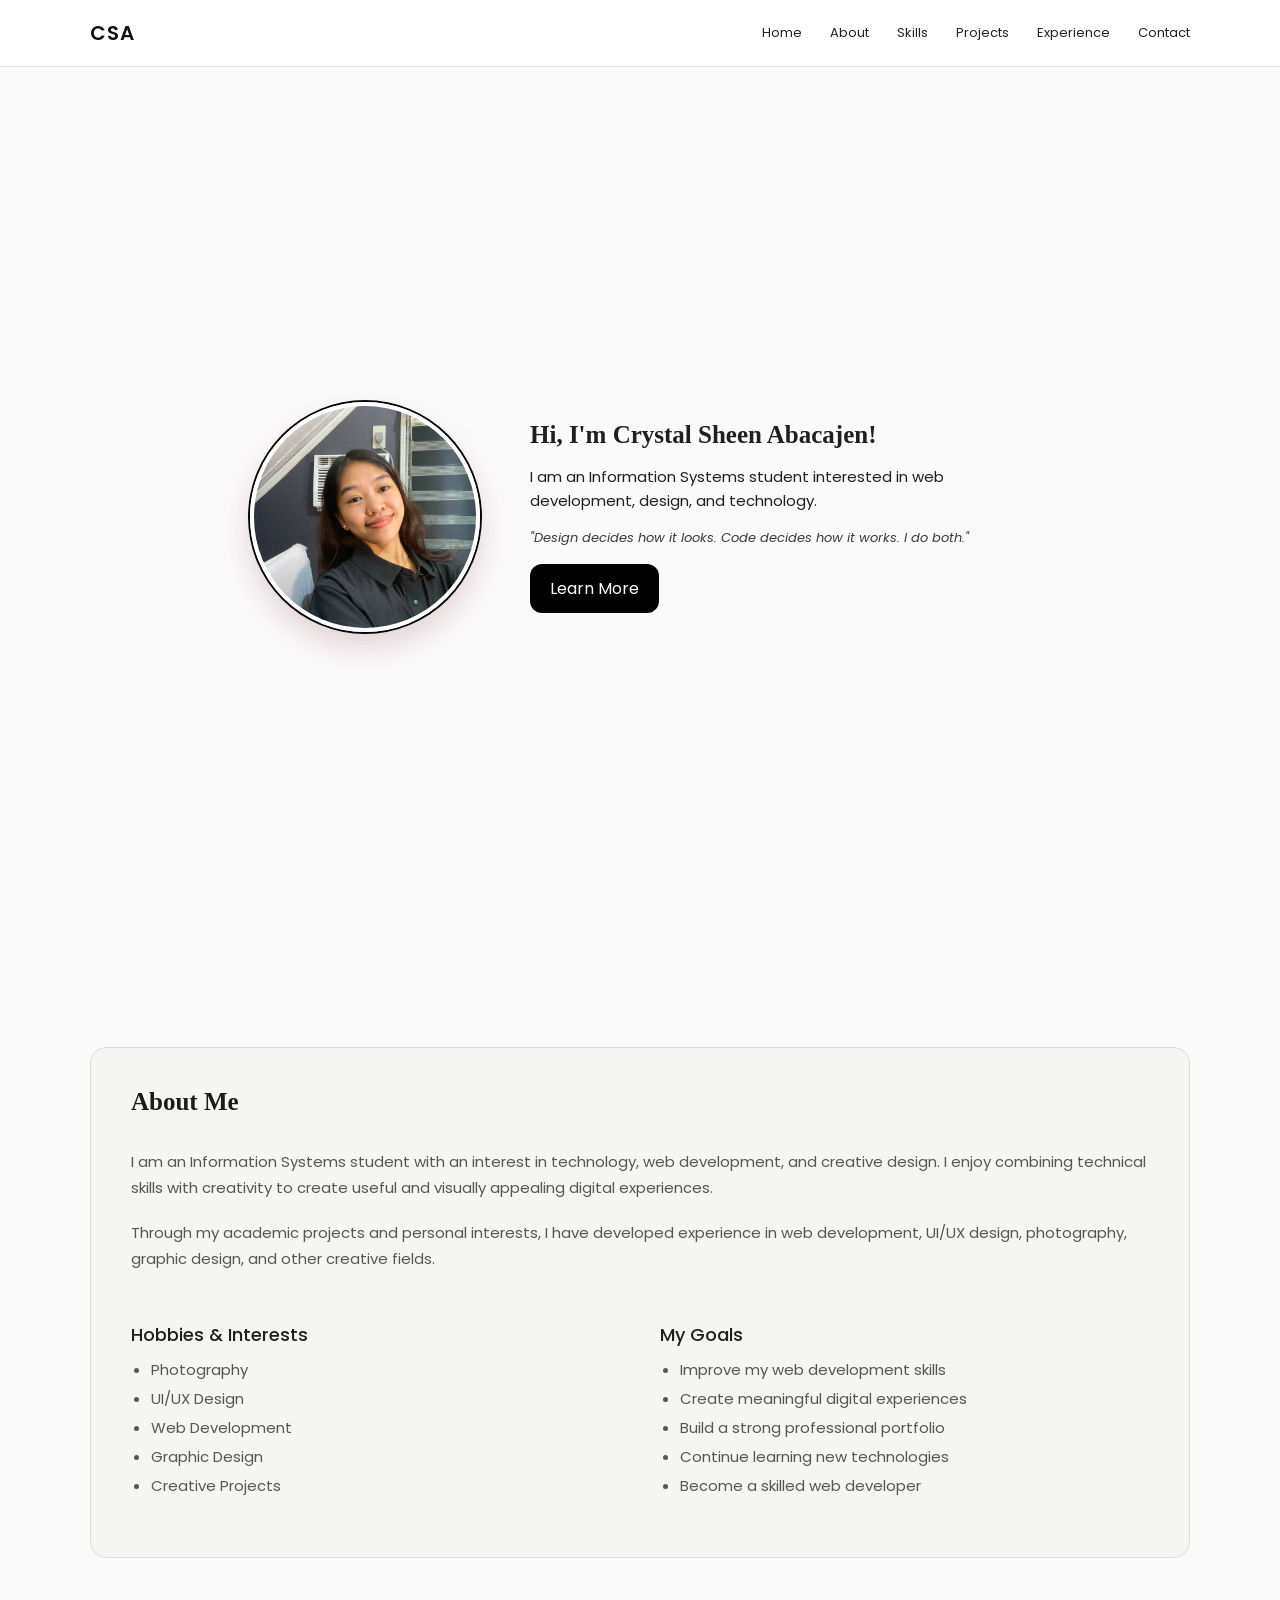
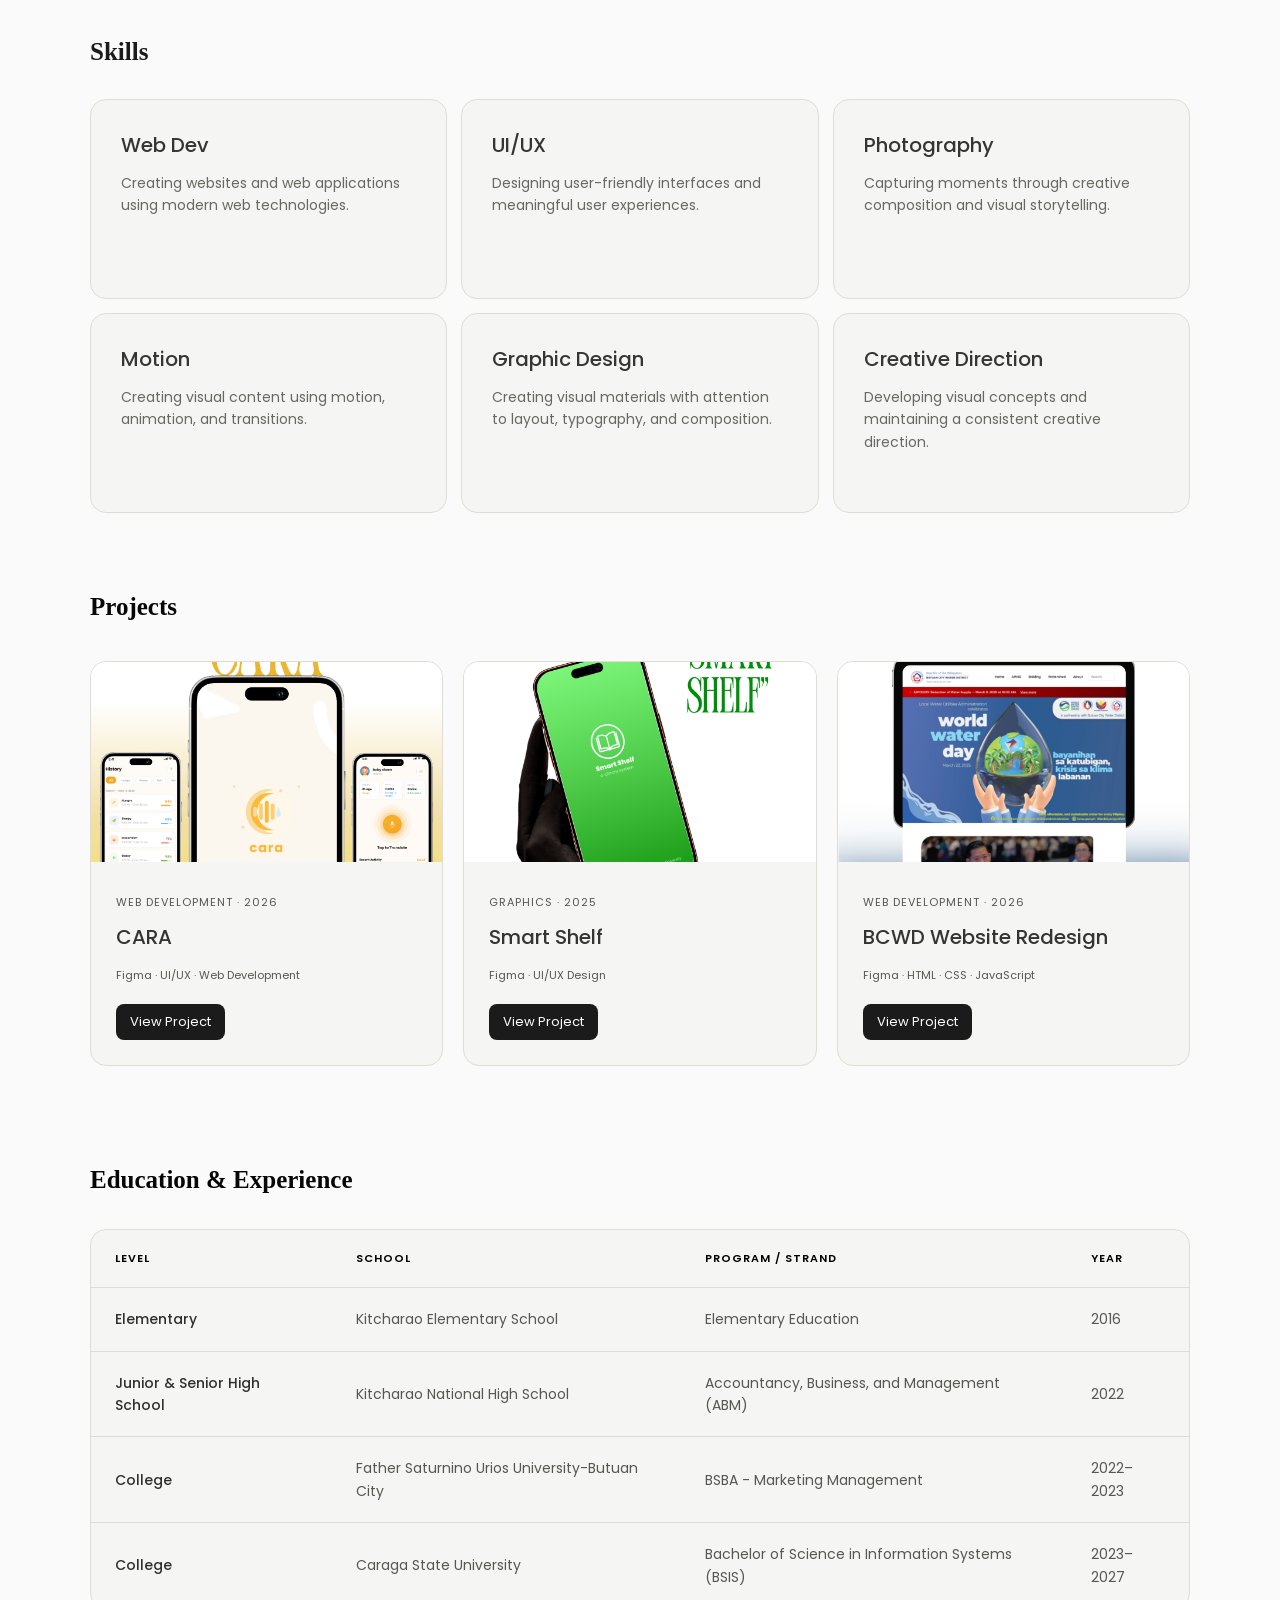
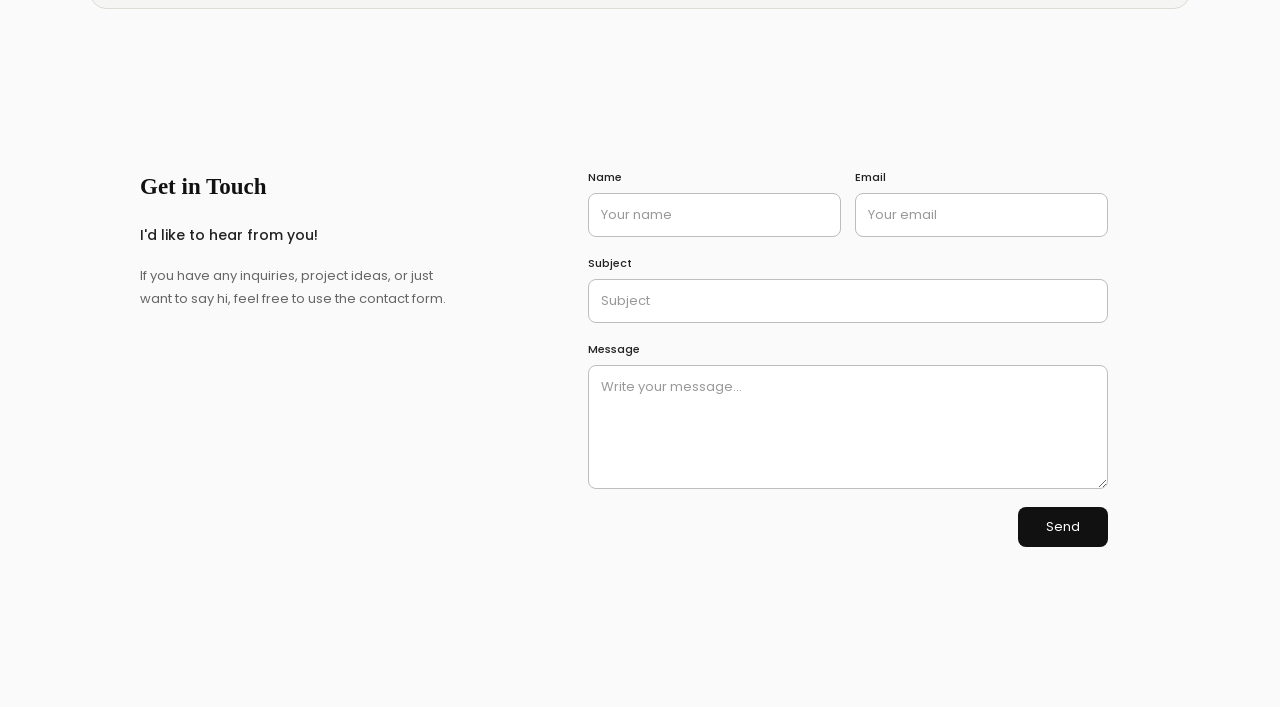
==== commit 3be5e8a3: "Add contact form" ====
--- a/index.html
+++ b/index.html
@@ -308,9 +308,78 @@
 
     <!-- Contact -->
     <section id="contact" class="contact">
-      <h2>Contact</h2>
-
-      <p>Get in touch with me for projects, collaborations, or inquiries.</p>
+      <div class="contact-container">
+        <!-- Contact Information -->
+        <div class="contact-info">
+          <h2>Get in Touch</h2>
+
+          <h3>I'd like to hear from you!</h3>
+
+          <p>
+            If you have any inquiries, project ideas, or just want to say hi,
+            feel free to use the contact form.
+          </p>
+        </div>
+
+        <!-- Contact Form -->
+        <form class="contact-form">
+          <!-- Name + Email -->
+          <div class="form-row">
+            <div class="form-group">
+              <label for="name">Name</label>
+
+              <input
+                type="text"
+                id="name"
+                name="name"
+                placeholder="Your name"
+                required
+              />
+            </div>
+
+            <div class="form-group">
+              <label for="email">Email</label>
+
+              <input
+                type="email"
+                id="email"
+                name="email"
+                placeholder="Your email"
+                required
+              />
+            </div>
+          </div>
+
+          <!-- Subject -->
+          <div class="form-group">
+            <label for="subject">Subject</label>
+
+            <input
+              type="text"
+              id="subject"
+              name="subject"
+              placeholder="Subject"
+              required
+            />
+          </div>
+
+          <!-- Message -->
+          <div class="form-group">
+            <label for="message">Message</label>
+
+            <textarea
+              id="message"
+              name="message"
+              rows="5"
+              placeholder="Write your message..."
+              required
+            ></textarea>
+          </div>
+
+          <!-- Send -->
+          <button type="submit" class="send-button">Send</button>
+        </form>
+      </div>
     </section>
   </body>
 </html>
--- a/style.css
+++ b/style.css
@@ -647,18 +647,204 @@
 
 .contact {
     width: 90%;
-    max-width: 1100px;
+    max-width: 1000px;
     margin: 100px auto;
     padding: 60px 0;
 }
 
-.contact h2 {
-    font-size: 20px;
-    margin-bottom: 5px;
+
+/* Two-column layout */
+
+.contact-container {
+    display: grid;
+    grid-template-columns: 0.8fr 1.2fr;
+    gap: 80px;
+    align-items: start;
+}
+
+
+/* =========================
+   CONTACT INFORMATION
+========================= */
+
+.contact-info {
+    padding-top: 5px;
+}
+
+.contact-info h2 {
+    margin-bottom: 25px;
+    font-size: 23px;
+    font-weight: 600;
     color: #111111;
 }
 
-.contact p {
-    color: #555555;
-    line-height: 1.7;
+.contact-info h3 {
+    margin-bottom: 18px;
+    font-size: 14px;
+    font-weight: 500;
+    color: #222222;
+}
+
+.contact-info p {
+    max-width: 320px;
+    font-size: 13px;
+    line-height: 1.8;
+    color: #666666;
+}
+
+
+/* =========================
+   CONTACT FORM
+========================= */
+
+.contact-form {
+    width: 100%;
+    max-width: 520px;
+
+    display: flex;
+    flex-direction: column;
+    gap: 18px;
+}
+
+
+/* Name + Email row */
+
+.form-row {
+    display: grid;
+    grid-template-columns: 1fr 1fr;
+    gap: 14px;
+}
+
+
+/* Form group */
+
+.form-group {
+    display: flex;
+    flex-direction: column;
+    gap: 7px;
+}
+
+
+/* Labels */
+
+.form-group label {
+    font-size: 11px;
+    font-weight: 500;
+    color: #222222;
+}
+
+
+/* Inputs and textarea */
+
+.form-group input,
+.form-group textarea {
+    width: 100%;
+    padding: 11px 12px;
+
+    font-family: "Poppins", Arial, sans-serif;
+    font-size: 13px;
+
+    color: #222222;
+    background: #ffffff;
+
+    border: 1px solid #bdbdbd;
+    border-radius: 8px;
+
+    outline: none;
+
+    transition:
+        border-color 0.2s ease,
+        box-shadow 0.2s ease;
+}
+
+
+/* Message */
+
+.form-group textarea {
+    min-height: 110px;
+    resize: vertical;
+}
+
+
+/* Focus */
+
+.form-group input:focus,
+.form-group textarea:focus {
+    border-color: #111111;
+    box-shadow: 0 0 0 2px rgba(0, 0, 0, 0.06);
+}
+
+
+/* Placeholder */
+
+.form-group input::placeholder,
+.form-group textarea::placeholder {
+    color: #999999;
+}
+
+
+/* =========================
+   SEND BUTTON
+========================= */
+
+.send-button {
+    align-self: flex-end;
+
+    padding: 10px 28px;
+
+    border: none;
+    border-radius: 8px;
+
+    background: #111111;
+    color: #ffffff;
+
+    font-family: "Poppins", Arial, sans-serif;
+    font-size: 13px;
+
+    cursor: pointer;
+
+    transition:
+        background 0.2s ease,
+        transform 0.2s ease;
+}
+
+.send-button:hover {
+    background: #333333;
+    transform: translateY(-2px);
+}
+
+
+/* =========================
+   MOBILE
+========================= */
+
+@media (max-width: 640px) {
+
+    .contact {
+        width: 90%;
+        margin: 70px auto;
+        padding: 40px 0;
+    }
+
+    .contact-container {
+        grid-template-columns: 1fr;
+        gap: 45px;
+    }
+
+    .contact-info h2 {
+        font-size: 34px;
+    }
+
+    .contact-form {
+        max-width: 100%;
+    }
+
+    .form-row {
+        grid-template-columns: 1fr;
+    }
+
+    .send-button {
+        align-self: flex-start;
+    }
+
 }
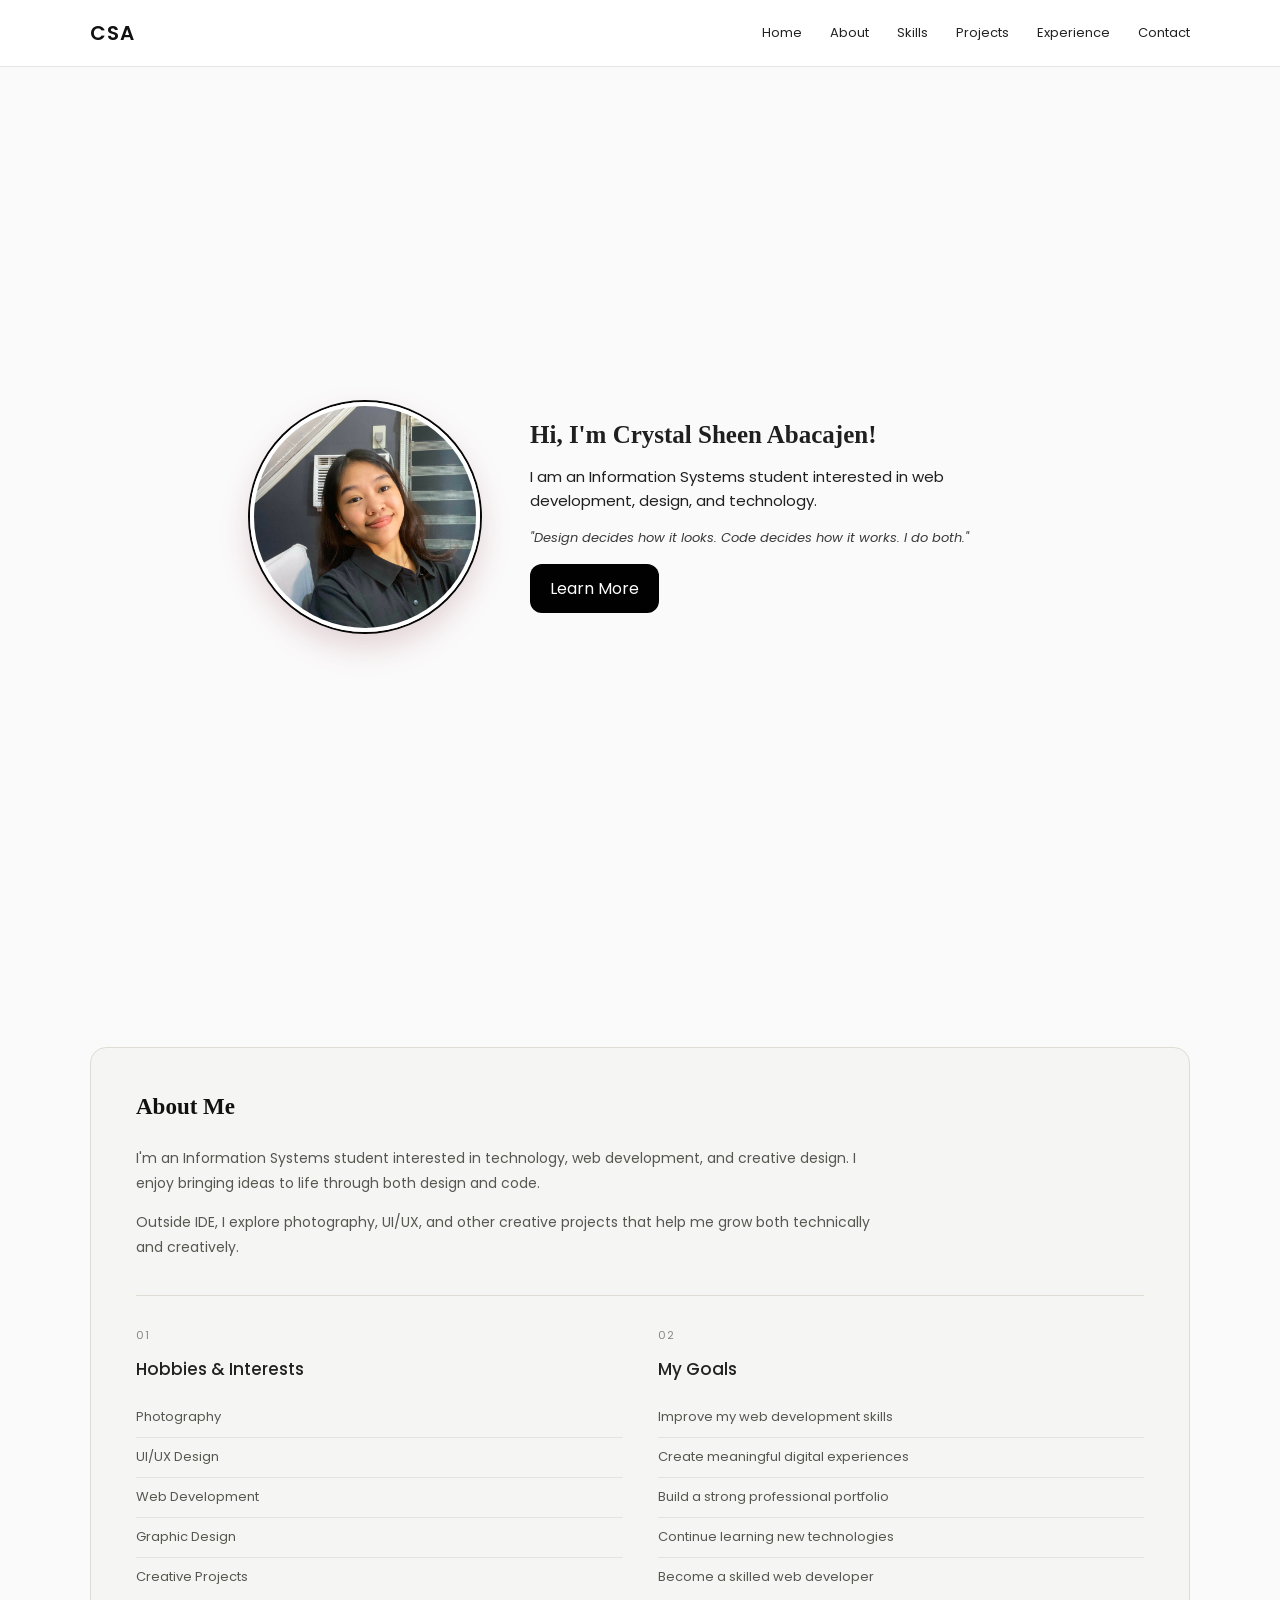
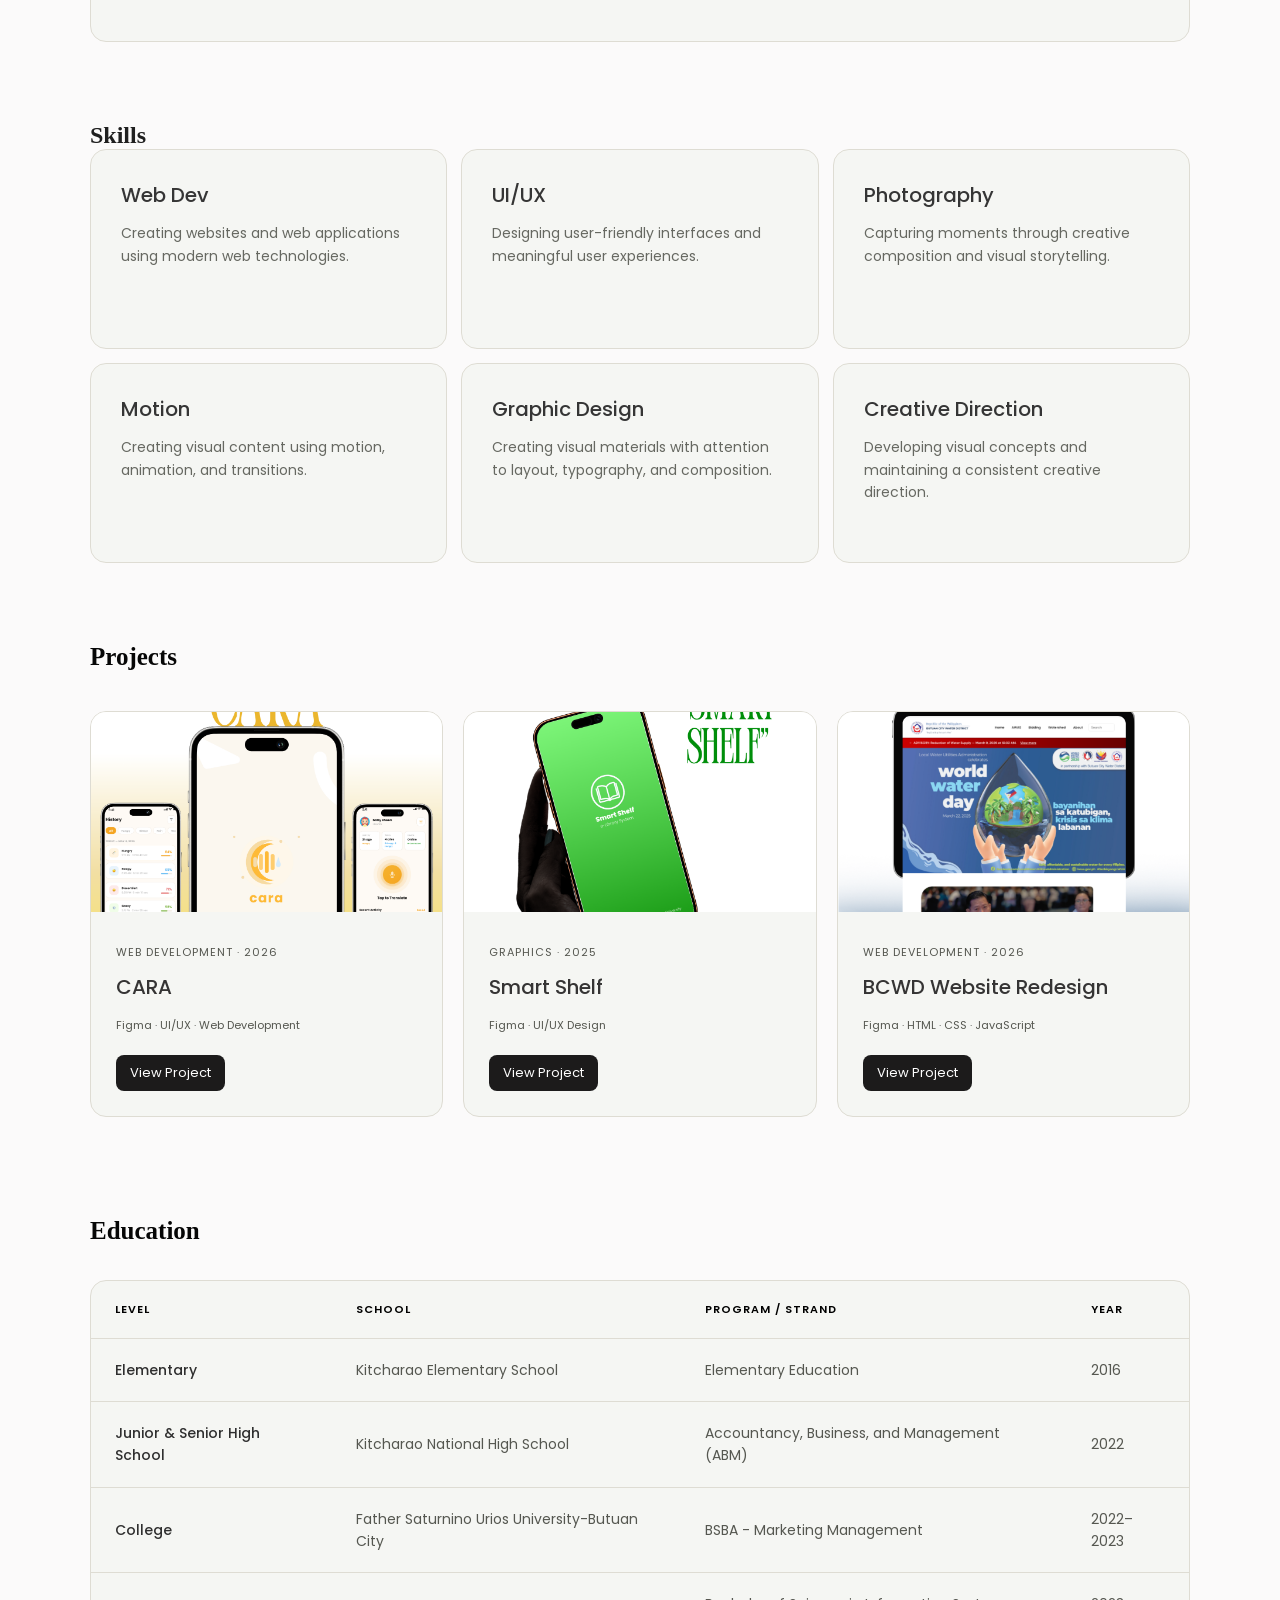
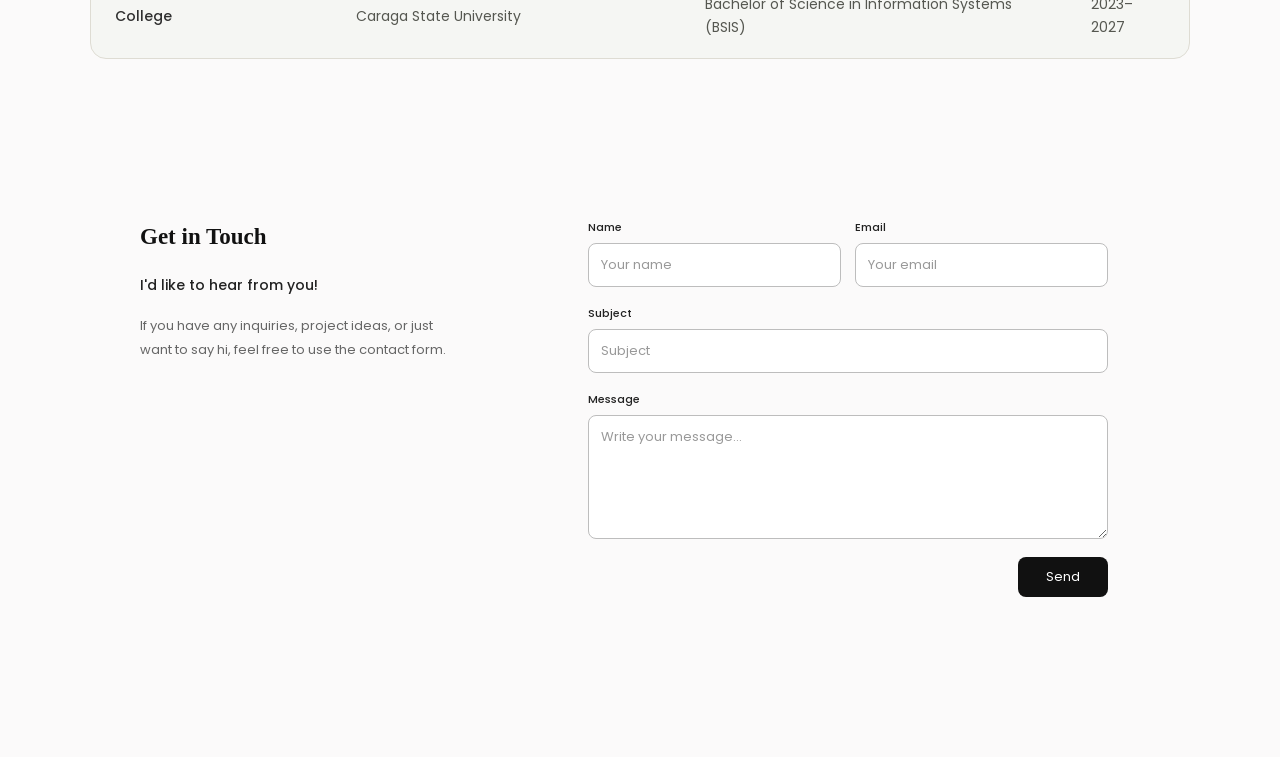
==== commit 3d6505fd: "Make portfolio responsive" ====
--- a/index.html
+++ b/index.html
@@ -52,23 +52,26 @@
 
     <!-- About Me -->
     <section id="about" class="about">
-      <h2>About Me</h2>
-
-      <p>
-        I am an Information Systems student with an interest in technology, web
-        development, and creative design. I enjoy combining technical skills
-        with creativity to create useful and visually appealing digital
-        experiences.
-      </p>
-
-      <p>
-        Through my academic projects and personal interests, I have developed
-        experience in web development, UI/UX design, photography, graphic
-        design, and other creative fields.
-      </p>
+      <div class="about-heading">
+        <h2>About Me<span></span></h2>
+      </div>
+
+      <div class="about-description">
+        <p>
+          I'm an Information Systems student interested in technology, web
+          development, and creative design. I enjoy bringing ideas to life
+          through both design and code.
+        </p>
+
+        <p>
+          Outside IDE, I explore photography, UI/UX, and other
+          creative projects that help me grow both technically and creatively.
+        </p>
+      </div>
 
       <div class="about-grid">
-        <div>
+        <div class="about-block">
+          <span class="about-number">01</span>
           <h3>Hobbies & Interests</h3>
 
           <ul>
@@ -80,7 +83,8 @@
           </ul>
         </div>
 
-        <div>
+        <div class="about-block">
+          <span class="about-number">02</span>
           <h3>My Goals</h3>
 
           <ul>
@@ -260,7 +264,7 @@
 
     <!-- Education & Experience -->
     <section id="experience" class="education">
-      <h2>Education & Experience</h2>
+      <h2>Education</h2>
 
       <div class="table-container">
         <table>
--- a/style.css
+++ b/style.css
@@ -87,59 +87,146 @@
 }
 
 /* =========================
-   ABOUT
+   ABOUT ME
 ========================= */
 
 .about {
   width: 90%;
   max-width: 1100px;
   margin: 80px auto;
-  padding: 40px;
+  padding: 45px;
   background: #f5f6f3;
   border: 1px solid #dedcd3;
   border-radius: 16px;
 }
 
-.about h2,
-.skills h2 {
-  display: inline-block;
+/* Heading */
+
+.about-heading {
   margin-bottom: 25px;
-  padding-bottom: 8px;
-  font-size: 25px;
-  font-weight: 600;
-  color: #1c1b1b;
-}
-
-.about p {
-  margin-bottom: 20px;
-  line-height: 1.7;
-  font-size: 15px;
+}
+
+.section-label {
+  margin-bottom: 10px;
+  font-size: 10px;
+  font-weight: 500;
+  letter-spacing: 2px;
+  color: #777777;
+}
+
+.about-heading h2 {
+  font-size: 23px;
+  line-height: 1.2;
+  color: #111111;
+}
+
+/* Introduction text */
+
+.about-description {
+  max-width: 750px;
+  margin-bottom: 35px;
+}
+
+.about-description p {
+  margin-bottom: 14px;
+  font-size: 14px;
+  line-height: 1.8;
   color: #555750;
 }
+
+/* Hobbies and goals */
 
 .about-grid {
   display: grid;
-  grid-template-columns: 1fr 1fr;
-  gap: 40px;
-}
-
-.about h3 {
-  margin-top: 30px;
-  margin-bottom: 10px;
-  font-size: 18px;
+  grid-template-columns: repeat(2, minmax(0, 1fr));
+  gap: 35px;
+  padding-top: 25px;
+  border-top: 1px solid #dedcd3;
+}
+
+.about-block {
+  min-width: 0;
+}
+
+.about-number {
+  display: inline-block;
+  margin-bottom: 12px;
+  font-size: 11px;
+  letter-spacing: 1px;
+  color: #888888;
+}
+
+.about-block h3 {
+  margin-bottom: 16px;
+  font-size: 17px;
   font-weight: 500;
-}
-
-.about ul {
-  margin-bottom: 20px;
-  padding-left: 20px;
-  font-size: 15px;
+  color: #222222;
+}
+
+.about-block ul {
+  list-style: none;
+  padding: 0;
+  margin: 0;
+}
+
+.about-block li {
+  padding: 9px 0;
+  border-bottom: 1px solid #e4e3de;
+  font-size: 13px;
+  line-height: 1.6;
   color: #555750;
 }
 
-.about li {
-  font-size: 15px;
-  margin-bottom: 6px;
+.about-block li:last-child {
+  border-bottom: none;
+}
+
+/* Mobile */
+
+@media (max-width: 640px) {
+  .about {
+    padding: 28px 22px;
+    margin: 45px auto;
+  }
+
+  .about-heading {
+    margin-bottom: 20px;
+  }
+
+  .about-heading h2 {
+    font-size: 27px;
+  }
+
+  .section-label {
+    font-size: 9px;
+    letter-spacing: 1.5px;
+  }
+
+  .about-description {
+    margin-bottom: 25px;
+  }
+
+  .about-description p {
+    font-size: 12px;
+    line-height: 1.7;
+    margin-bottom: 12px;
+  }
+
+  .about-grid {
+    grid-template-columns: 1fr;
+    gap: 22px;
+    padding-top: 20px;
+  }
+
+  .about-block h3 {
+    font-size: 15px;
+    margin-bottom: 10px;
+  }
+
+  .about-block li {
+    font-size: 12px;
+    padding: 8px 0;
+  }
 }
 
 /* =========================
@@ -582,63 +669,61 @@
 ========================= */
 
 .navbar {
-    position: sticky;
-    top: 0;
-    z-index: 1000;
-    background: #ffffff;
-    border-bottom: 1px solid #e5e5e5;
+  position: sticky;
+  top: 0;
+  z-index: 1000;
+  background: #ffffff;
+  border-bottom: 1px solid #e5e5e5;
 }
 
 .nav-container {
-    width: 90%;
-    max-width: 1100px;
-    margin: 0 auto;
-
-    display: flex;
-    align-items: center;
-    justify-content: space-between;
-
-    padding: 18px 0;
+  width: 90%;
+  max-width: 1100px;
+  margin: 0 auto;
+
+  display: flex;
+  align-items: center;
+  justify-content: space-between;
+
+  padding: 18px 0;
 }
 
 .nav-logo {
-    color: #111111;
-    text-decoration: none;
-    font-size: 20px;
-    font-weight: 600;
-    letter-spacing: 1px;
+  color: #111111;
+  text-decoration: none;
+  font-size: 20px;
+  font-weight: 600;
+  letter-spacing: 1px;
 }
 
 .nav-links {
-    display: flex;
-    align-items: center;
-    gap: 28px;
+  display: flex;
+  align-items: center;
+  gap: 28px;
 }
 
 .nav-links a {
-    color: #222222;
-    text-decoration: none;
-    font-size: 13px;
-    transition: color 0.2s ease;
+  color: #222222;
+  text-decoration: none;
+  font-size: 13px;
+  transition: color 0.2s ease;
 }
 
 .nav-links a:hover {
-    color: #777777;
+  color: #777777;
 }
 
 @media (max-width: 640px) {
-
-    .nav-container {
-        flex-direction: column;
-        gap: 15px;
-    }
-
-    .nav-links {
-        flex-wrap: wrap;
-        justify-content: center;
-        gap: 15px;
-    }
-
+  .nav-container {
+    flex-direction: column;
+    gap: 15px;
+  }
+
+  .nav-links {
+    flex-wrap: wrap;
+    justify-content: center;
+    gap: 15px;
+  }
 }
 
 /* =========================
@@ -646,205 +731,690 @@
 ========================= */
 
 .contact {
-    width: 90%;
-    max-width: 1000px;
-    margin: 100px auto;
-    padding: 60px 0;
-}
-
+  width: 90%;
+  max-width: 1000px;
+  margin: 100px auto;
+  padding: 60px 0;
+}
 
 /* Two-column layout */
 
 .contact-container {
-    display: grid;
-    grid-template-columns: 0.8fr 1.2fr;
-    gap: 80px;
-    align-items: start;
-}
-
+  display: grid;
+  grid-template-columns: 0.8fr 1.2fr;
+  gap: 80px;
+  align-items: start;
+}
 
 /* =========================
    CONTACT INFORMATION
 ========================= */
 
 .contact-info {
-    padding-top: 5px;
+  padding-top: 5px;
 }
 
 .contact-info h2 {
-    margin-bottom: 25px;
-    font-size: 23px;
-    font-weight: 600;
-    color: #111111;
+  margin-bottom: 25px;
+  font-size: 23px;
+  font-weight: 600;
+  color: #111111;
 }
 
 .contact-info h3 {
-    margin-bottom: 18px;
-    font-size: 14px;
-    font-weight: 500;
-    color: #222222;
+  margin-bottom: 18px;
+  font-size: 14px;
+  font-weight: 500;
+  color: #222222;
 }
 
 .contact-info p {
-    max-width: 320px;
-    font-size: 13px;
-    line-height: 1.8;
-    color: #666666;
-}
-
+  max-width: 320px;
+  font-size: 13px;
+  line-height: 1.8;
+  color: #666666;
+}
 
 /* =========================
    CONTACT FORM
 ========================= */
 
 .contact-form {
-    width: 100%;
-    max-width: 520px;
-
-    display: flex;
-    flex-direction: column;
-    gap: 18px;
-}
-
+  width: 100%;
+  max-width: 520px;
+
+  display: flex;
+  flex-direction: column;
+  gap: 18px;
+}
 
 /* Name + Email row */
 
 .form-row {
-    display: grid;
-    grid-template-columns: 1fr 1fr;
-    gap: 14px;
-}
-
+  display: grid;
+  grid-template-columns: 1fr 1fr;
+  gap: 14px;
+}
 
 /* Form group */
 
 .form-group {
-    display: flex;
-    flex-direction: column;
-    gap: 7px;
-}
-
+  display: flex;
+  flex-direction: column;
+  gap: 7px;
+}
 
 /* Labels */
 
 .form-group label {
-    font-size: 11px;
-    font-weight: 500;
-    color: #222222;
-}
-
+  font-size: 11px;
+  font-weight: 500;
+  color: #222222;
+}
 
 /* Inputs and textarea */
 
 .form-group input,
 .form-group textarea {
-    width: 100%;
-    padding: 11px 12px;
-
-    font-family: "Poppins", Arial, sans-serif;
-    font-size: 13px;
-
-    color: #222222;
-    background: #ffffff;
-
-    border: 1px solid #bdbdbd;
-    border-radius: 8px;
-
-    outline: none;
-
-    transition:
-        border-color 0.2s ease,
-        box-shadow 0.2s ease;
-}
-
+  width: 100%;
+  padding: 11px 12px;
+
+  font-family: "Poppins", Arial, sans-serif;
+  font-size: 13px;
+
+  color: #222222;
+  background: #ffffff;
+
+  border: 1px solid #bdbdbd;
+  border-radius: 8px;
+
+  outline: none;
+
+  transition:
+    border-color 0.2s ease,
+    box-shadow 0.2s ease;
+}
 
 /* Message */
 
 .form-group textarea {
-    min-height: 110px;
-    resize: vertical;
-}
-
+  min-height: 110px;
+  resize: vertical;
+}
 
 /* Focus */
 
 .form-group input:focus,
 .form-group textarea:focus {
-    border-color: #111111;
-    box-shadow: 0 0 0 2px rgba(0, 0, 0, 0.06);
-}
-
+  border-color: #111111;
+  box-shadow: 0 0 0 2px rgba(0, 0, 0, 0.06);
+}
 
 /* Placeholder */
 
 .form-group input::placeholder,
 .form-group textarea::placeholder {
-    color: #999999;
-}
-
+  color: #999999;
+}
 
 /* =========================
    SEND BUTTON
 ========================= */
 
 .send-button {
-    align-self: flex-end;
-
-    padding: 10px 28px;
-
-    border: none;
-    border-radius: 8px;
-
-    background: #111111;
-    color: #ffffff;
-
-    font-family: "Poppins", Arial, sans-serif;
-    font-size: 13px;
-
-    cursor: pointer;
-
-    transition:
-        background 0.2s ease,
-        transform 0.2s ease;
+  align-self: flex-end;
+
+  padding: 10px 28px;
+
+  border: none;
+  border-radius: 8px;
+
+  background: #111111;
+  color: #ffffff;
+
+  font-family: "Poppins", Arial, sans-serif;
+  font-size: 13px;
+
+  cursor: pointer;
+
+  transition:
+    background 0.2s ease,
+    transform 0.2s ease;
 }
 
 .send-button:hover {
-    background: #333333;
-    transform: translateY(-2px);
-}
-
+  background: #333333;
+  transform: translateY(-2px);
+}
 
 /* =========================
    MOBILE
 ========================= */
 
 @media (max-width: 640px) {
-
-    .contact {
-        width: 90%;
-        margin: 70px auto;
-        padding: 40px 0;
-    }
-
-    .contact-container {
-        grid-template-columns: 1fr;
-        gap: 45px;
-    }
-
-    .contact-info h2 {
-        font-size: 34px;
-    }
-
-    .contact-form {
-        max-width: 100%;
-    }
-
-    .form-row {
-        grid-template-columns: 1fr;
-    }
-
-    .send-button {
-        align-self: flex-start;
-    }
-
-}+  .contact {
+    width: 90%;
+    margin: 70px auto;
+    padding: 40px 0;
+  }
+
+  .contact-container {
+    grid-template-columns: 1fr;
+    gap: 45px;
+  }
+
+  .contact-info h2 {
+    font-size: 34px;
+  }
+
+  .contact-form {
+    max-width: 100%;
+  }
+
+  .form-row {
+    grid-template-columns: 1fr;
+  }
+
+  .send-button {
+    align-self: flex-start;
+  }
+}
+
+/* ACTIVITY 8: RESPONSIVE DESIGN*/
+
+/* TABLET: screens 900px and below */
+
+@media (max-width: 900px) {
+  /* Introduction */
+  .intro {
+    gap: 30px;
+    padding: 50px 30px;
+  }
+
+  .intro img {
+    width: 210px;
+    height: 210px;
+  }
+
+  .intro-text h1 {
+    font-size: 30px;
+  }
+
+  /* Navigation */
+  .nav-container {
+    width: 92%;
+  }
+
+  .nav-links {
+    gap: 16px;
+    flex-wrap: wrap;
+  }
+
+  .nav-links a {
+    font-size: 12px;
+  }
+
+  /* Skills and projects */
+  .skills-container {
+    grid-template-columns: repeat(2, minmax(0, 1fr));
+  }
+
+  .projects-container {
+    grid-template-columns: repeat(2, minmax(0, 1fr));
+  }
+
+  /* About section */
+  .about,
+  .skills,
+  .projects,
+  .education {
+    width: 92%;
+  }
+
+  /* Contact */
+  .contact {
+    width: 90%;
+  }
+
+  .contact-container {
+    grid-template-columns: 0.8fr 1.2fr;
+    gap: 35px;
+  }
+
+  .contact-form {
+    max-width: 100%;
+    min-width: 0;
+  }
+
+  .form-row {
+    grid-template-columns: repeat(2, minmax(0, 1fr));
+  }
+
+  /* Project details */
+  .project-details {
+    gap: 35px;
+    flex-wrap: wrap;
+  }
+}
+
+/* MOBILE: screens 640px and below */
+
+@media (max-width: 640px) {
+  /* Navigation */
+  .nav-container {
+    width: 92%;
+    flex-direction: column;
+    gap: 12px;
+    padding: 12px 0;
+  }
+
+  .nav-links {
+    width: 100%;
+    display: flex;
+    flex-wrap: wrap;
+    justify-content: center;
+    gap: 10px 15px;
+  }
+
+  .nav-links a {
+    font-size: 11px;
+  }
+
+  /* Introduction */
+  .intro {
+    min-height: auto;
+    flex-direction: column;
+    text-align: center;
+    gap: 22px;
+    padding: 55px 20px;
+  }
+
+  .intro img {
+    width: 155px;
+    height: 155px;
+  }
+
+  .intro-text {
+    width: 100%;
+    max-width: 100%;
+  }
+
+  .intro-text h1 {
+    font-size: 26px;
+    line-height: 1.2;
+    margin-bottom: 12px;
+  }
+
+  .intro-text h2 {
+    font-size: 17px;
+  }
+
+  .intro-text p {
+    font-size: 13px;
+    line-height: 1.7;
+  }
+
+  .intro-text .tagline {
+    font-size: 12px;
+  }
+
+  .intro-text a {
+    padding: 10px 17px;
+    font-size: 13px;
+  }
+
+  /* General section widths and spacing */
+  .about,
+  .skills,
+  .projects,
+  .education {
+    width: 90%;
+    margin: 48px auto;
+  }
+
+  /* About */
+  .about {
+    padding: 24px 20px;
+  }
+
+  .about h2,
+  .skills h2 {
+    font-size: 23px;
+    margin-bottom: 18px;
+  }
+
+  .about h3 {
+    margin-top: 20px;
+    font-size: 16px;
+  }
+
+  .about p,
+  .about li {
+    font-size: 13px;
+    line-height: 1.7;
+  }
+
+  .about-grid {
+    grid-template-columns: 1fr;
+    gap: 8px;
+  }
+
+  /* Skills: two columns */
+  .skills-container {
+    grid-template-columns: repeat(2, minmax(0, 1fr));
+    gap: 12px;
+  }
+
+  .skill-card {
+    height: 165px;
+    min-width: 0;
+  }
+
+  .card-front,
+  .card-back {
+    border-radius: 12px;
+  }
+
+  .card-front {
+    padding: 15px 12px;
+  }
+
+  .card-back {
+    padding: 8px;
+  }
+
+  .skill-card h3 {
+    font-size: 15px;
+    line-height: 1.35;
+    margin-bottom: 8px;
+  }
+
+  .skill-card p {
+    font-size: 11px;
+    line-height: 1.5;
+  }
+
+  .card-back img {
+    width: 100%;
+    height: 100%;
+    object-fit: cover;
+  }
+
+  /* Projects: two columns */
+  .projects-container {
+    grid-template-columns: repeat(2, minmax(0, 1fr));
+    gap: 12px;
+  }
+
+  .education h2 {
+    font-size: 23px;
+    line-height: 1.3;
+    margin-bottom: 18px;
+}
+
+.projects h2 {
+    font-size: 23px;
+    line-height: 1.3;
+    margin-bottom: 18px;
+}
+
+  .project-card {
+    min-width: 0;
+    border-radius: 12px;
+  }
+
+  .project-card img {
+    display: block;
+    width: 100%;
+    height: 125px;
+    object-fit: cover;
+  }
+
+  .project-info {
+    padding: 13px 12px 15px;
+  }
+
+  .project-type {
+    font-size: 9px;
+    letter-spacing: 0.5px;
+    line-height: 1.5;
+  }
+
+  .project-info h3 {
+    font-size: 16px;
+    line-height: 1.35;
+    margin-bottom: 8px;
+  }
+
+  .project-info p {
+    font-size: 11px;
+    line-height: 1.55;
+    overflow-wrap: anywhere;
+  }
+
+  .technologies {
+    margin-top: 10px;
+  }
+
+  .project-link {
+    margin-top: 12px;
+    padding: 9px 11px;
+    font-size: 11px;
+  }
+
+  /* Education table */
+  .table-container {
+    width: 100%;
+    max-width: 100%;
+    overflow-x: auto;
+    -webkit-overflow-scrolling: touch;
+  }
+
+  .table-container table {
+    min-width: 650px;
+  }
+
+  th,
+  td {
+    padding: 12px 14px;
+    font-size: 12px;
+  }
+
+  /* Contact */
+  .contact {
+    width: 90%;
+    margin: 55px auto;
+    padding: 25px 0;
+  }
+
+  .contact-container {
+    grid-template-columns: 1fr;
+    gap: 25px;
+  }
+
+  .contact-info h2 {
+    font-size: 23px;
+    line-height: 1.3;
+    margin-bottom: 12px;
+  }
+
+  .contact-info h3 {
+    font-size: 16px;
+    margin-bottom: 12px;
+  }
+
+  .contact-info p {
+    max-width: 100%;
+    font-size: 13px;
+    line-height: 1.7;
+  }
+
+  .contact-form {
+    width: 100%;
+    max-width: 100%;
+    gap: 15px;
+  }
+
+  .form-row {
+    grid-template-columns: repeat(2, minmax(0, 1fr));
+    gap: 10px;
+  }
+
+  .form-group {
+    min-width: 0;
+  }
+
+  .form-group label {
+    font-size: 11px;
+  }
+
+  .form-group input,
+  .form-group textarea {
+    min-width: 0;
+    padding: 10px;
+    font-size: 12px;
+  }
+
+  .form-group textarea {
+    min-height: 100px;
+  }
+
+  .send-button {
+    align-self: flex-start;
+    padding: 10px 20px;
+    font-size: 12px;
+  }
+
+  /* Separate project pages */
+  .project-page {
+    width: 90%;
+  }
+
+  .project-intro {
+    padding: 38px 0;
+  }
+
+  .project-intro h1 {
+    font-size: 35px;
+  }
+
+  .project-description {
+    font-size: 13px;
+    line-height: 1.7;
+  }
+
+  .project-details {
+    flex-direction: column;
+    gap: 18px;
+    margin-top: 25px;
+  }
+
+  .project-details strong {
+    font-size: 12px;
+  }
+
+  .project-gallery {
+    grid-template-columns: 1fr;
+    gap: 14px;
+  }
+}
+
+/* VERY SMALL PHONES: 400px and below */
+
+@media (max-width: 400px) {
+  .nav-links {
+    gap: 9px 12px;
+  }
+
+  .nav-links a {
+    font-size: 10px;
+  }
+
+  .intro-text h1 {
+    font-size: 24px;
+  }
+
+  /* Keep two columns, but tighten the spacing */
+  .skills-container,
+  .projects-container {
+    grid-template-columns: repeat(2, minmax(0, 1fr));
+    gap: 9px;
+  }
+
+  .skill-card {
+    height: 155px;
+  }
+
+  .card-front {
+    padding: 12px 10px;
+  }
+
+  .skill-card h3 {
+    font-size: 14px;
+  }
+
+  .skill-card p {
+    font-size: 10px;
+  }
+
+  .project-card img {
+    height: 105px;
+  }
+
+  .project-info {
+    padding: 11px 9px 12px;
+  }
+
+  .project-info h3 {
+    font-size: 14px;
+  }
+
+  .project-info p {
+    font-size: 10px;
+  }
+
+  .project-link {
+    padding: 8px 9px;
+    font-size: 10px;
+  }
+
+  .projects h2,
+  .education h2 {
+    font-size: 23px;
+  }
+
+  /* Stack Name and Email only on very narrow screens */
+  .form-row {
+    grid-template-columns: 1fr;
+    gap: 15px;
+  }
+}
+
+/* SMALL MOBILE: screens 400px and below */
+
+@media (max-width: 400px) {
+  .nav-links {
+    gap: 10px 14px;
+  }
+
+  .nav-links a {
+    font-size: 11px;
+  }
+
+  .intro-text h1 {
+    font-size: 26px;
+  }
+
+  .about {
+    padding: 24px 18px;
+  }
+
+  .projects h2,
+  .education h2 {
+    font-size: 27px;
+  }
+
+  .project-info {
+    padding: 18px;
+  }
+}
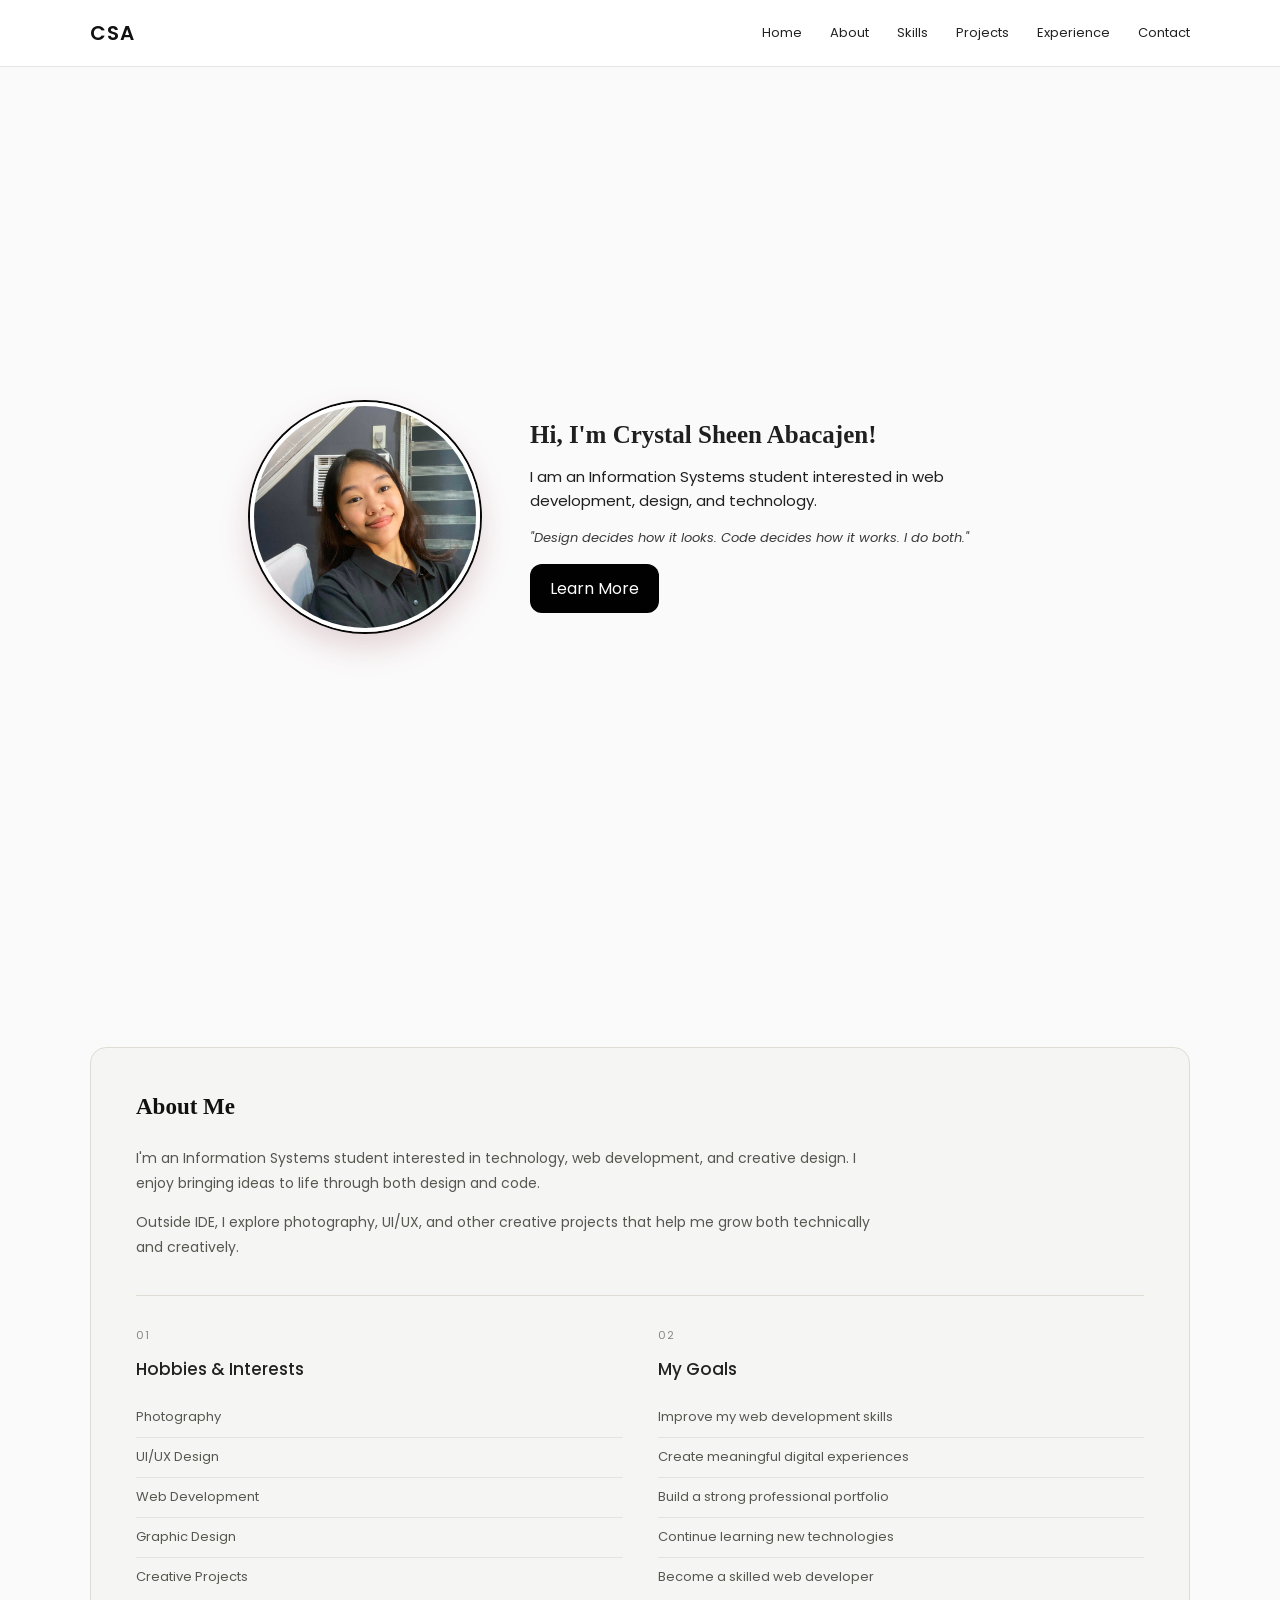
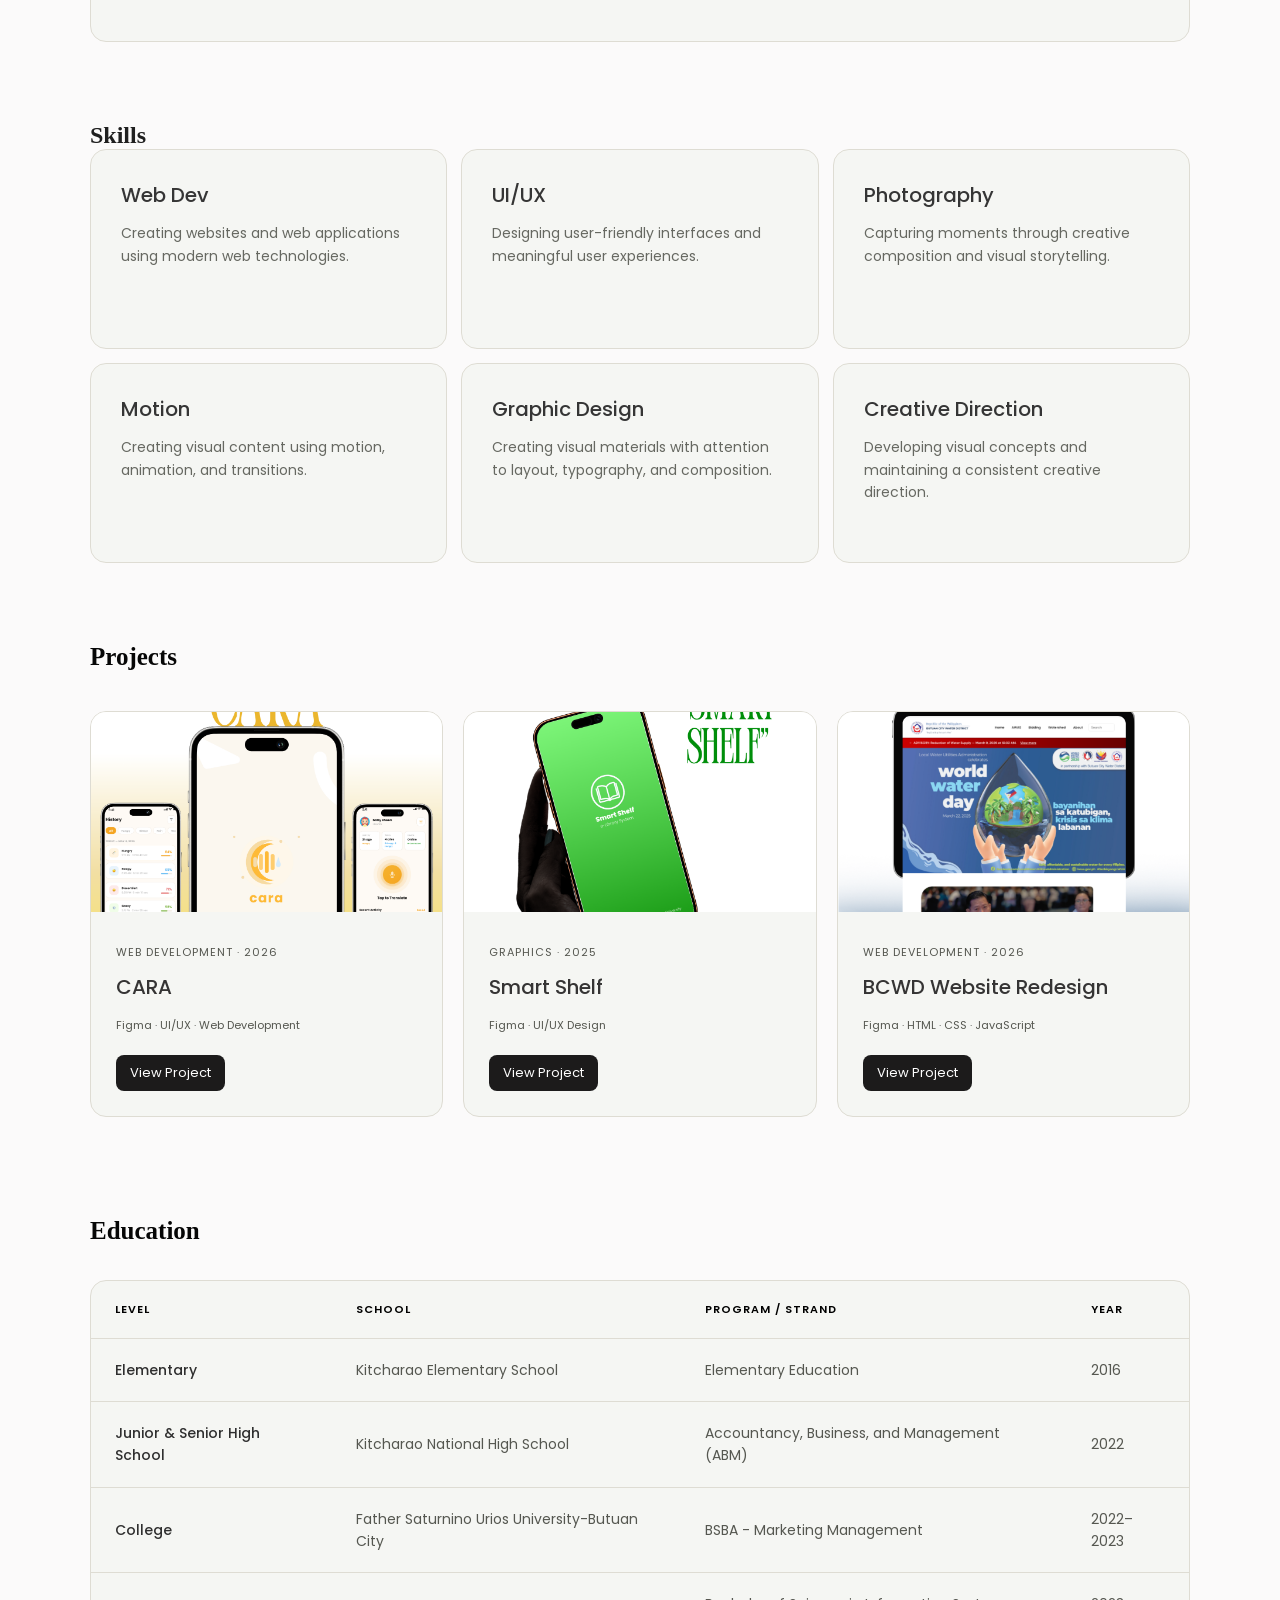
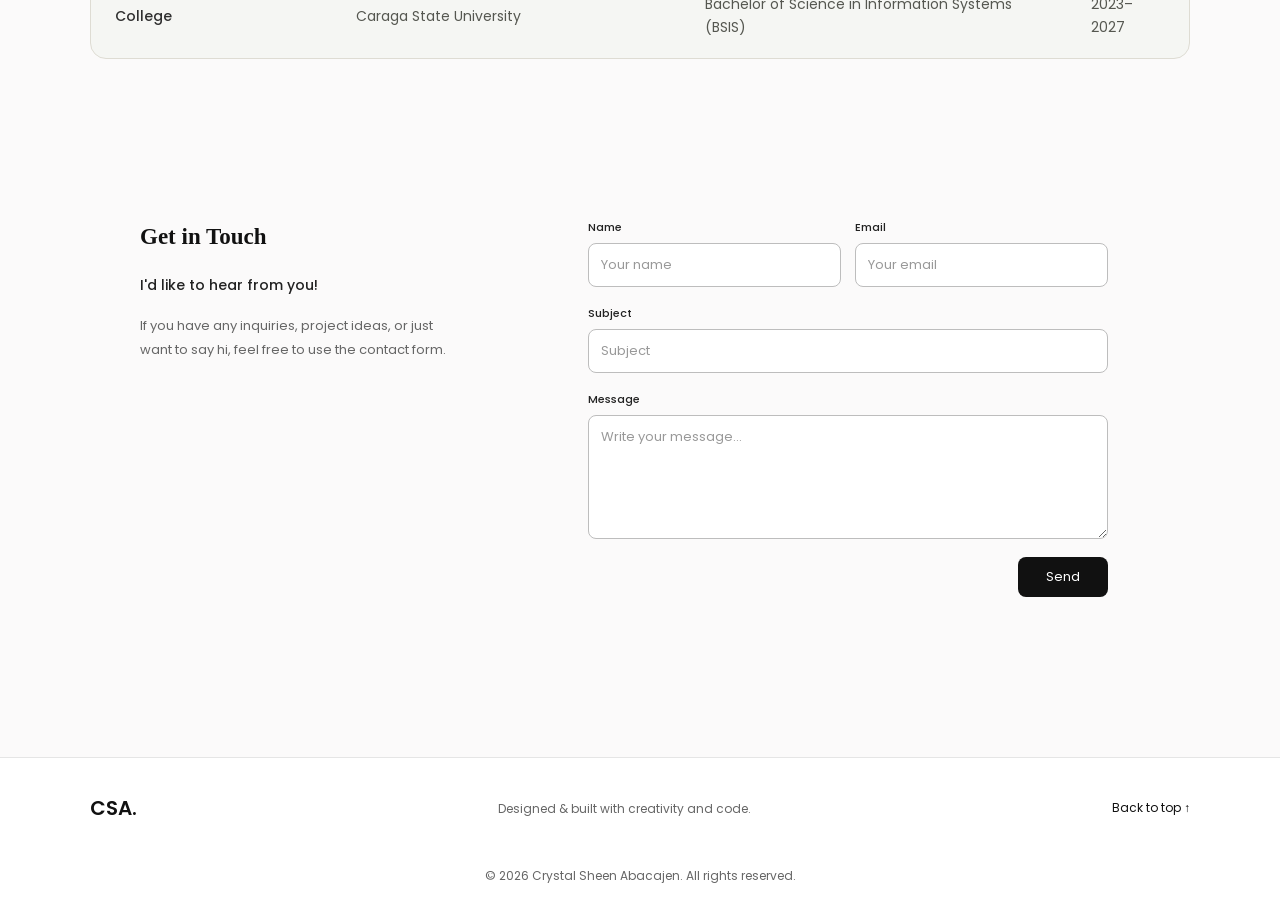
==== commit a09f9d9a: "Complete static portfolio" ====
--- a/index.html
+++ b/index.html
@@ -64,8 +64,8 @@
         </p>
 
         <p>
-          Outside IDE, I explore photography, UI/UX, and other
-          creative projects that help me grow both technically and creatively.
+          Outside IDE, I explore photography, UI/UX, and other creative projects
+          that help me grow both technically and creatively.
         </p>
       </div>
 
@@ -385,5 +385,20 @@
         </form>
       </div>
     </section>
+
+    <!-- Footer -->
+    <footer class="footer">
+      <div class="footer-container">
+        <a href="#home" class="footer-logo">CSA.</a>
+
+        <p>Designed & built with creativity and code.</p>
+
+        <a href="#home" class="back-to-top">Back to top ↑</a>
+      </div>
+
+      <div class="footer-bottom">
+        <p>&copy; 2026 Crystal Sheen Abacajen. All rights reserved.</p>
+      </div>
+    </footer>
   </body>
 </html>
--- a/style.css
+++ b/style.css
@@ -1418,3 +1418,111 @@
     padding: 18px;
   }
 }
+
+/* =========================
+   FOOTER
+========================= */
+
+.footer {
+    width: 100%;
+    padding: 35px 5% 20px;
+    background: #ffffff;
+    border-top: 1px solid #e5e5e5;
+}
+
+.footer-container {
+    max-width: 1100px;
+    margin: 0 auto 25px;
+
+    display: flex;
+    align-items: center;
+    justify-content: space-between;
+    gap: 20px;
+}
+
+.footer-logo {
+    color: #111111;
+    font-size: 20px;
+    font-weight: 600;
+    text-decoration: none;
+}
+
+.footer-container p,
+.footer-bottom p {
+    color: #666666;
+    font-size: 12px;
+    line-height: 1.6;
+}
+
+.back-to-top {
+    color: #111111;
+    font-size: 12px;
+    text-decoration: none;
+    transition: opacity 0.2s ease;
+}
+
+.back-to-top:hover {
+    opacity: 0.6;
+}
+
+.footer-bottom {
+    max-width: 1100px;
+    margin: 0 auto;
+    padding-top: 18px;
+    text-align: center;
+}
+
+html {
+    scroll-padding-top: 120px;
+}
+
+/* Mobile footer */
+
+
+@media (max-width: 640px) {
+
+    .footer {
+        padding: 25px 20px 18px;
+    }
+
+    .footer-container {
+        display: flex;
+        flex-direction: column;
+        align-items: center;
+        gap: 12px;
+        margin-bottom: 22px;
+        text-align: center;
+    }
+
+    .footer-logo {
+        font-size: 20px;
+        margin-bottom: 2px;
+    }
+
+    .footer-container p {
+        margin: 0;
+        font-size: 11px;
+        line-height: 1.6;
+    }
+
+    .back-to-top {
+        display: inline-block;
+        margin-top: 4px;
+        padding: 8px 14px;
+        border: 1px solid #dddddd;
+        border-radius: 6px;
+        font-size: 11px;
+    }
+
+    .footer-bottom {
+        padding-top: 16px;
+        text-align: center;
+    }
+
+    .footer-bottom p {
+        margin: 0;
+        font-size: 10px;
+        line-height: 1.6;
+    }
+
+}
